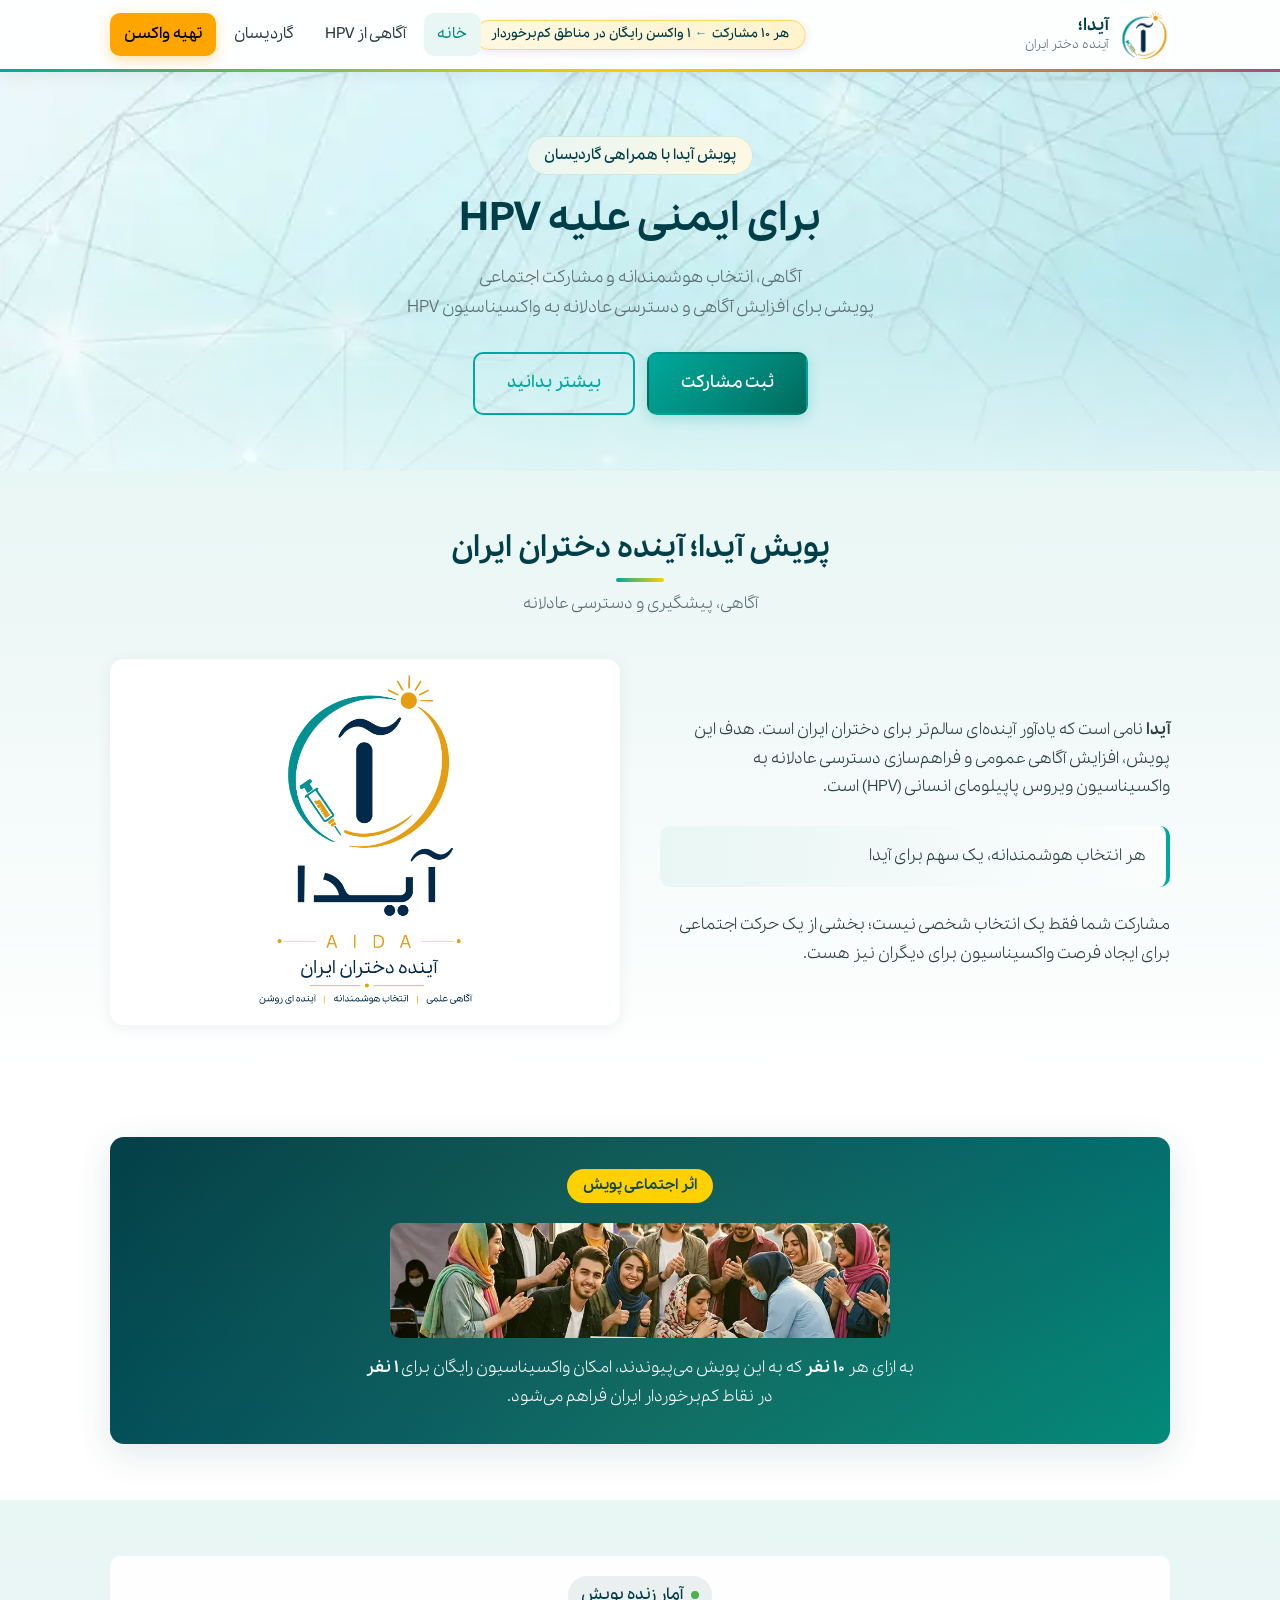
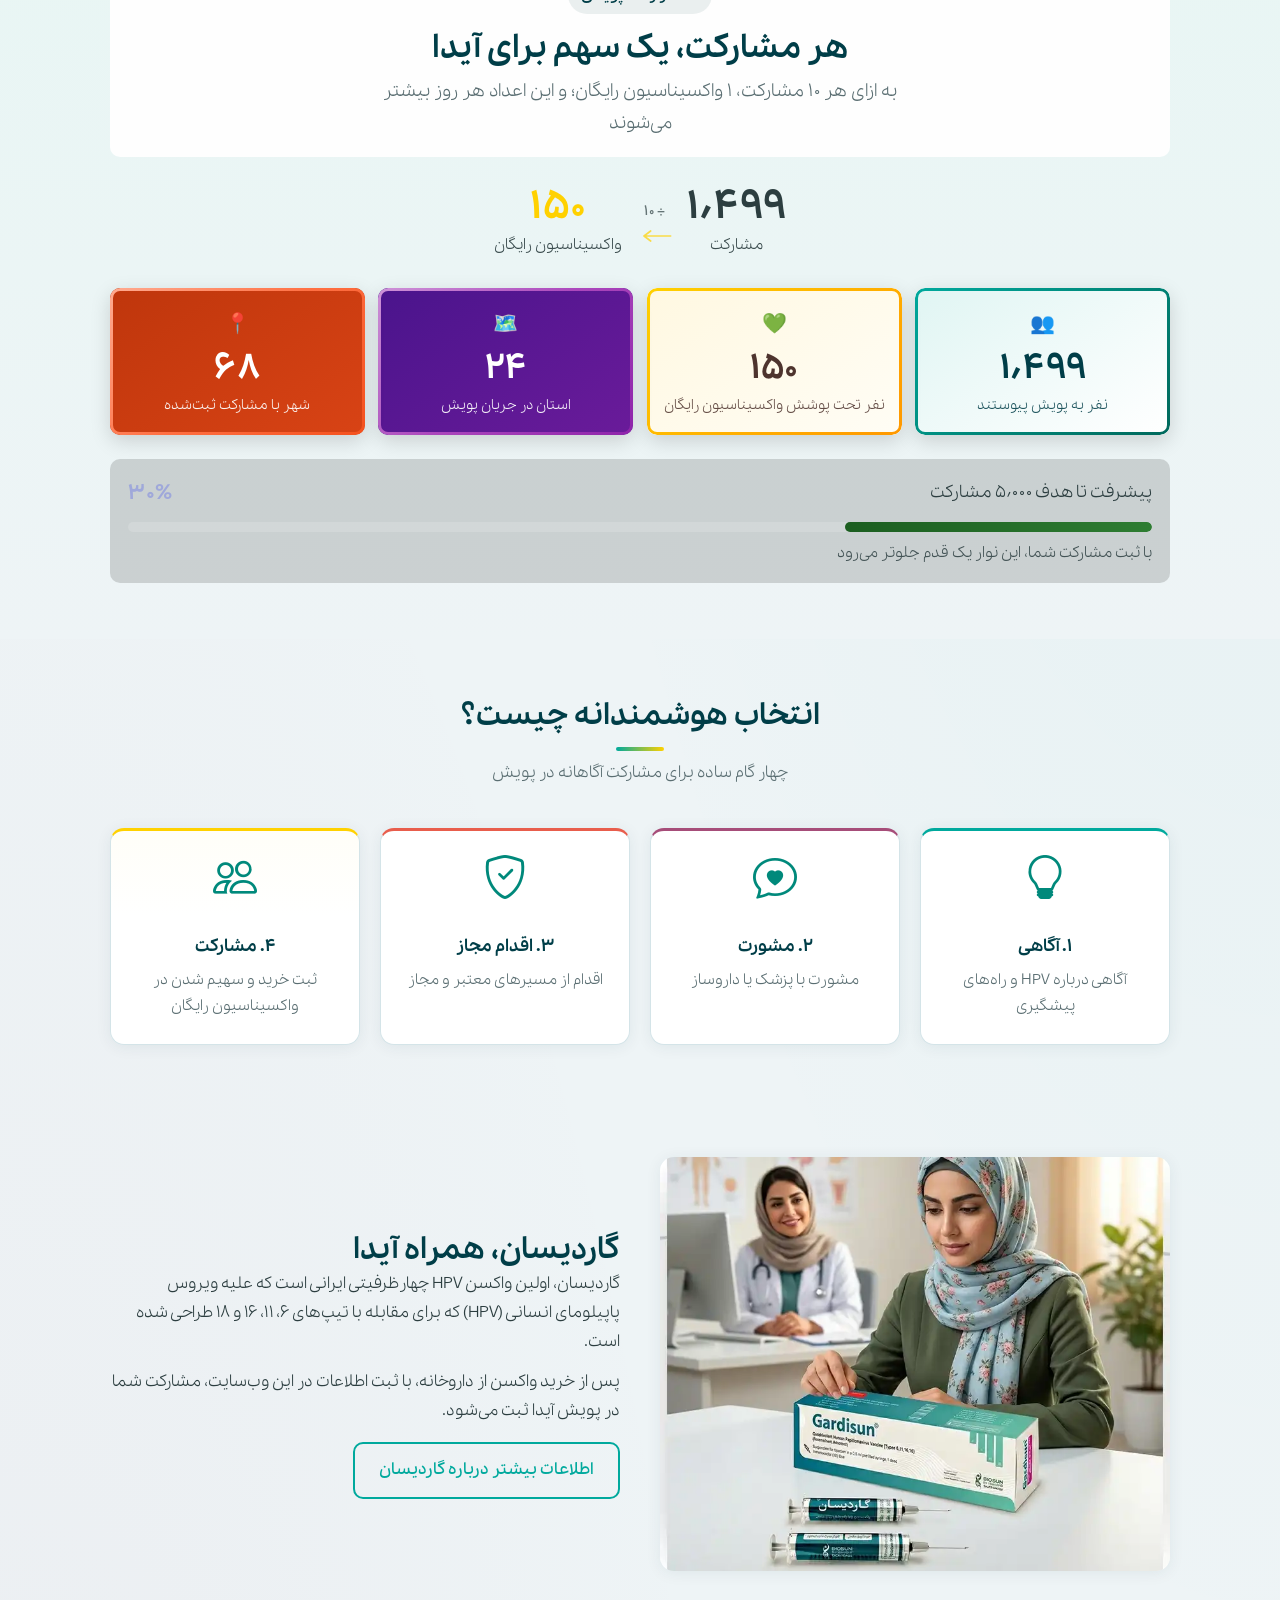
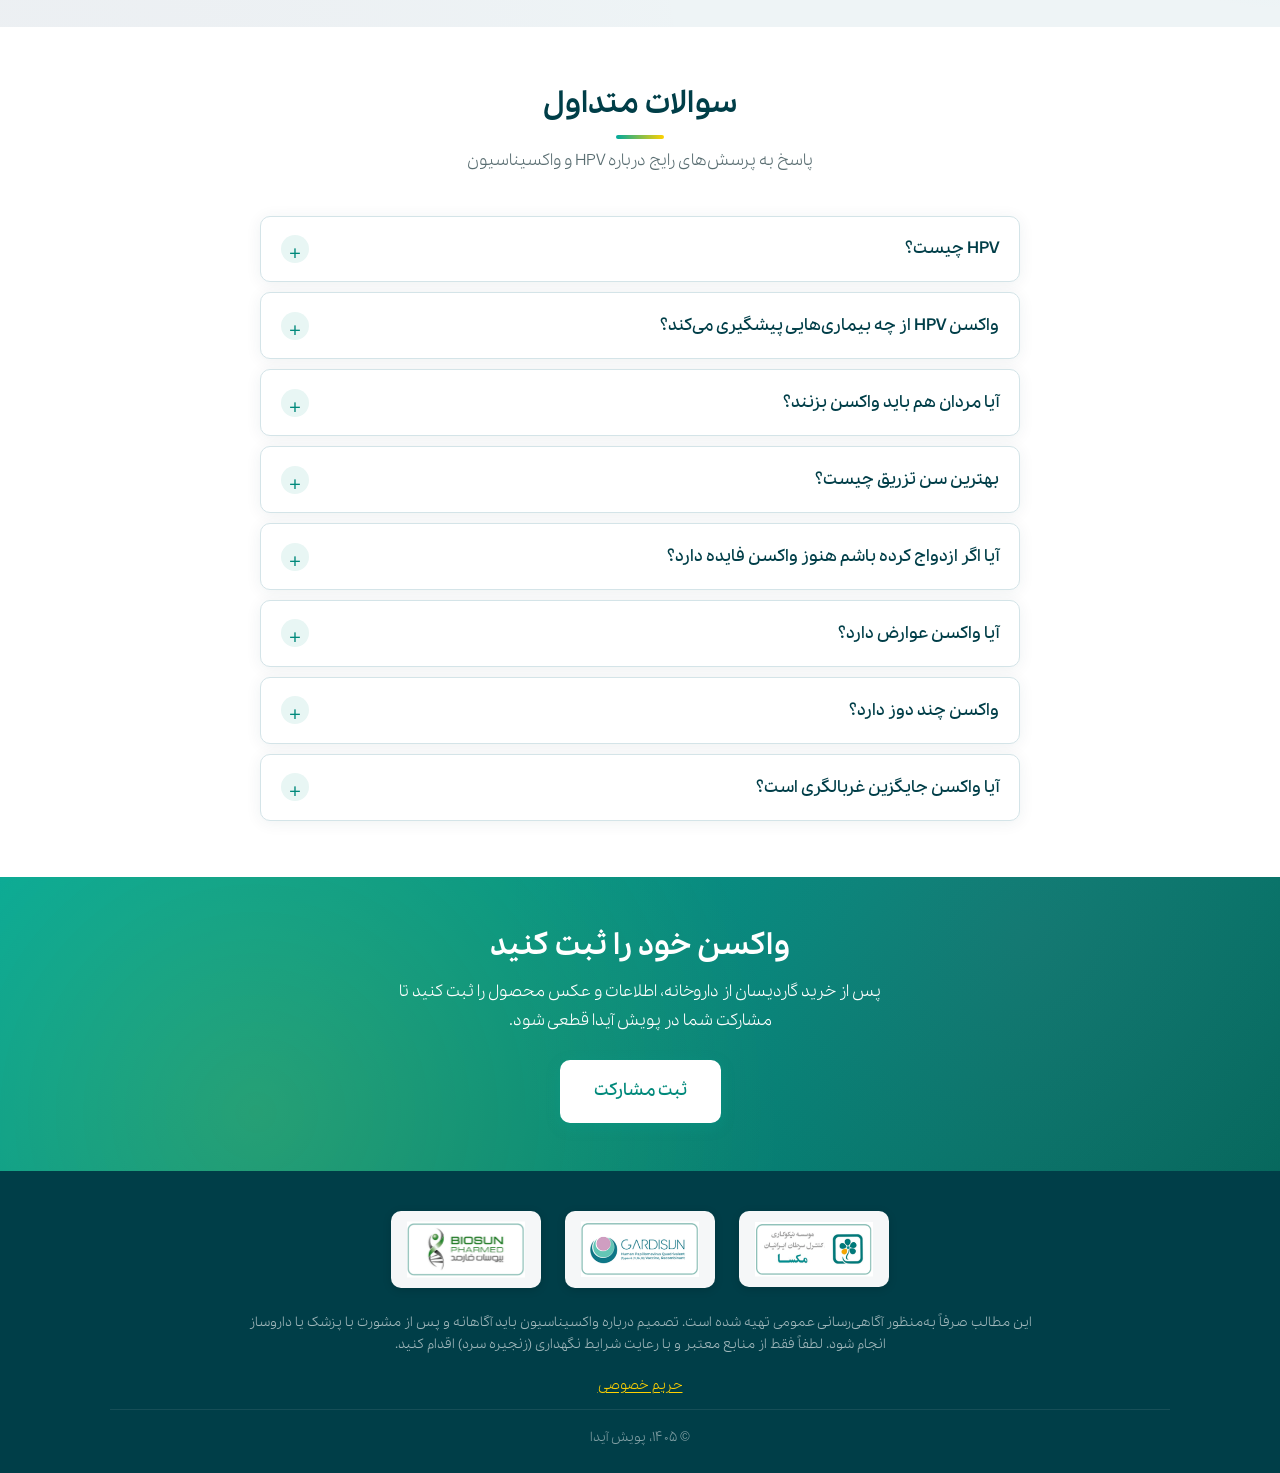
==== index.html @ af4edb85 "Restore header tagline and add centered 10:1 campaign badge. Also set goal progress percentage to in" ====
<!DOCTYPE html>
<html lang="fa" dir="rtl">
<head>
  <meta charset="UTF-8">
  <meta name="viewport" content="width=device-width, initial-scale=1.0">
  <title>پویش آیدا، آینده دختران ایران</title>
  <meta name="description" content="پویش آیدا با همراهی گاردیسان، برای ایجاد ایمنی علیه HPV. آگاهی، انتخاب هوشمندانه و مشارکت اجتماعی.">
  <link rel="canonical" href="https://www.iranaida.com/">
  <meta property="og:locale" content="fa_IR">
  <meta property="og:site_name" content="پویش آیدا">
  <meta property="og:type" content="website">
  <meta property="og:title" content="پویش آیدا، آینده دختران ایران">
  <meta property="og:description" content="هر انتخاب هوشمندانه، یک سهم برای آیدا. پویشی برای افزایش آگاهی و دسترسی عادلانه به واکسیناسیون HPV.">
  <meta property="og:url" content="https://www.iranaida.com/">
  <meta property="og:image" content="https://www.iranaida.com/assets/images/meta/og-image.jpg">
  <meta property="og:image:secure_url" content="https://www.iranaida.com/assets/images/meta/og-image.jpg">
  <meta property="og:image:type" content="image/jpeg">
  <meta property="og:image:width" content="1200">
  <meta property="og:image:height" content="630">
  <meta property="og:image:alt" content="پویش آیدا — آینده دختران ایران">
  <meta name="twitter:card" content="summary_large_image">
  <meta name="twitter:title" content="پویش آیدا، آینده دختران ایران">
  <meta name="twitter:description" content="هر انتخاب هوشمندانه، یک سهم برای آیدا. پویشی برای افزایش آگاهی و دسترسی عادلانه به واکسیناسیون HPV.">
  <meta name="twitter:image" content="https://www.iranaida.com/assets/images/meta/og-image.jpg">
  <meta name="twitter:image:alt" content="پویش آیدا — آینده دختران ایران">
  <!-- Google Tag Manager -->
  <script>(function(w,d,s,l,i){w[l]=w[l]||[];w[l].push({'gtm.start':
  new Date().getTime(),event:'gtm.js'});var f=d.getElementsByTagName(s)[0],
  j=d.createElement(s),dl=l!='dataLayer'?'&l='+l:'';j.async=true;j.src=
  'https://www.googletagmanager.com/gtm.js?id='+i+dl;f.parentNode.insertBefore(j,f);
  })(window,document,'script','dataLayer','GTM-N387J6GK');</script>
  <!-- End Google Tag Manager -->
  <link rel="icon" type="image/png" href="assets/images/meta/favicon.png">
  <link rel="apple-touch-icon" href="assets/images/meta/apple-touch-icon.png">
  <link rel="stylesheet" href="assets/css/fonts.css">
  <link rel="stylesheet" href="https://cdn.jsdelivr.net/npm/bootstrap-icons@1.11.3/font/bootstrap-icons.min.css">
  <link rel="stylesheet" href="assets/css/base.css">
  <link rel="stylesheet" href="assets/css/components.css">
  <link rel="stylesheet" href="assets/css/animations.css">
</head>
<body>
  <!-- Google Tag Manager (noscript) -->
  <noscript><iframe src="https://www.googletagmanager.com/ns.html?id=GTM-N387J6GK" height="0" width="0" style="display:none;visibility:hidden"></iframe></noscript>
  <!-- End Google Tag Manager (noscript) -->
  <div class="page-wrapper">
    <header class="header">
      <div class="container header__inner">
        <a href="index.html" class="header__logo">
          <img src="assets/images/logos/logo-aida-brochure.png" alt="پویش آیدا">
          <span class="header__brand">
            <span class="header__brand-bold">آیدا؛</span>
            <span class="header__brand-light">آینده دختر ایران</span>
          </span>
        </a>
        <p class="header__campaign" role="note">هر ۱۰ مشارکت <span class="header__campaign-arrow" aria-hidden="true">→</span> ۱ واکسن رایگان در مناطق کم‌برخوردار</p>
        <a href="https://daroodc.ir/lnd/gardisun#order" class="header__cta-mobile header__link header__link--order" target="_blank" rel="noopener noreferrer">تهیه واکسن</a>
        <button class="header__toggle" aria-label="منو" aria-expanded="false">
          <svg viewBox="0 0 24 24" fill="none" stroke="currentColor" stroke-width="2"><path d="M4 6h16M4 12h16M4 18h16"/></svg>
        </button>
        <nav class="header__nav">
          <a href="index.html" class="header__link header__link--active">خانه</a>
          <a href="hpv.html" class="header__link">آگاهی از HPV</a>
          <a href="gardisun.html" class="header__link">گاردیسان</a>
          <a href="https://daroodc.ir/lnd/gardisun#order" class="header__link header__link--order" target="_blank" rel="noopener noreferrer">تهیه واکسن</a>
        </nav>
      </div>
    </header>

    <main>
      <section class="hero">
        <picture>
          <source media="(max-width: 768px)" srcset="assets/images/hero/hero-bg-mobile.webp">
          <img class="hero__bg" src="assets/images/hero/hero-bg.webp" alt="">
        </picture>
        <div class="hero__overlay"></div>
        <div class="container hero__content">
          <span class="hero__badge">پویش آیدا با همراهی گاردیسان</span>
          <h1 class="hero__title">برای ایمنی علیه HPV</h1>
          <p class="hero__desc">آگاهی، انتخاب هوشمندانه و مشارکت اجتماعی<br>پویشی برای افزایش آگاهی و دسترسی عادلانه به واکسیناسیون HPV</p>
          <div class="hero__actions">
            <a href="register.html" class="btn btn--primary btn--lg">ثبت مشارکت</a>
            <a href="hpv.html" class="btn btn--outline btn--lg">بیشتر بدانید</a>
          </div>
        </div>
      </section>

      <section class="section section--mint">
        <div class="container">
          <h2 class="section__title">پویش آیدا؛ آینده دختران ایران</h2>
          <p class="section__subtitle">آگاهی، پیشگیری و دسترسی عادلانه</p>
          <div class="split">
            <div>
              <p><strong>آیدا</strong> نامی است که یادآور آینده‌ای سالم‌تر برای دختران ایران است. هدف این پویش، افزایش آگاهی عمومی و فراهم‌سازی دسترسی عادلانه به واکسیناسیون ویروس پاپیلومای انسانی (HPV) است.</p>
              <p class="notice">هر انتخاب هوشمندانه، یک سهم برای آیدا</p>
              <p>مشارکت شما فقط یک انتخاب شخصی نیست؛ بخشی از یک حرکت اجتماعی برای ایجاد فرصت واکسیناسیون برای دیگران نیز هست.</p>
            </div>
            <div class="split__image">
              <img src="assets/images/logos/logo-aida.png" alt="لوگو پویش آیدا">
            </div>
          </div>
        </div>
      </section>

      <section class="section section--alt">
        <div class="container">
          <div class="impact-box">
            <span class="impact-box__label">اثر اجتماعی پویش</span>
            <img src="assets/images/infographics/social-impact.webp" alt="به ازای هر ۱۰ نفر، ۱ واکسیناسیون رایگان">
            <p>به ازای هر <strong>۱۰ نفر</strong> که به این پویش می‌پیوندند، امکان واکسیناسیون رایگان برای <strong>۱ نفر</strong> در نقاط کم‌برخوردار ایران فراهم می‌شود.</p>
          </div>
        </div>
      </section>

      <section class="section section--stats">
        <div class="container">
          <div class="aida-stats reveal" data-variant="full"></div>
        </div>
      </section>

      <section class="section">
        <div class="container">
          <h2 class="section__title">انتخاب هوشمندانه چیست؟</h2>
          <p class="section__subtitle">چهار گام ساده برای مشارکت آگاهانه در پویش</p>
          <div class="card-grid card-grid--4">
            <div class="card card--step">
              <i class="bi bi-lightbulb step-icon" aria-hidden="true"></i>
              <h3>۱. آگاهی</h3>
              <p>آگاهی درباره HPV و راه‌های پیشگیری</p>
            </div>
            <div class="card card--step">
              <i class="bi bi-chat-heart step-icon" aria-hidden="true"></i>
              <h3>۲. مشورت</h3>
              <p>مشورت با پزشک یا داروساز</p>
            </div>
            <div class="card card--step">
              <i class="bi bi-shield-check step-icon" aria-hidden="true"></i>
              <h3>۳. اقدام مجاز</h3>
              <p>اقدام از مسیرهای معتبر و مجاز</p>
            </div>
            <div class="card card--step">
              <i class="bi bi-people step-icon" aria-hidden="true"></i>
              <h3>۴. مشارکت</h3>
              <p>ثبت خرید و سهیم شدن در واکسیناسیون رایگان</p>
            </div>
          </div>
        </div>
      </section>

      <section class="section">
        <div class="container">
          <div class="split">
            <div class="split__image">
              <img src="assets/images/product/gardisun-product.webp" alt="واکسن گاردیسان">
            </div>
            <div>
              <h2>گاردیسان، همراه آیدا</h2>
              <p>گاردیسان، اولین واکسن HPV چهارظرفیتی ایرانی است که علیه ویروس پاپیلومای انسانی (HPV) که برای مقابله با تیپ‌های ۶، ۱۱، ۱۶ و ۱۸ طراحی شده است.</p>
              <p>پس از خرید واکسن از داروخانه، با ثبت اطلاعات در این وب‌سایت، مشارکت شما در پویش آیدا ثبت می‌شود.</p>
              <a href="gardisun.html" class="btn btn--outline" style="margin-top:1rem">اطلاعات بیشتر درباره گاردیسان</a>
            </div>
          </div>
        </div>
      </section>

      <section class="section section--faq">
        <div class="container">
          <h2 class="section__title">سوالات متداول</h2>
          <p class="section__subtitle">پاسخ به پرسش‌های رایج درباره HPV و واکسیناسیون</p>
          <div class="faq">
            <details class="faq__item">
              <summary class="faq__question">HPV چیست؟</summary>
              <div class="faq__answer">
                <p>ویروس HPV یکی از شایع‌ترین عفونت‌های ویروسی منتقل‌شونده است که برخی از انواع آن با سرطان دهانه رحم و چند سرطان دیگر مرتبط هستند.</p>
              </div>
            </details>
            <details class="faq__item">
              <summary class="faq__question">واکسن HPV از چه بیماری‌هایی پیشگیری می‌کند؟</summary>
              <div class="faq__answer">
                <p>واکسن HPV برای پیشگیری از ابتلا به برخی تیپ‌های پرخطر HPV طراحی شده است که با سرطان دهانه رحم و برخی سرطان‌ها و زگیل تناسلی مرتبط هستند.</p>
              </div>
            </details>
            <details class="faq__item">
              <summary class="faq__question">آیا مردان هم باید واکسن بزنند؟</summary>
              <div class="faq__answer">
                <p>بله. HPV فقط زنان را درگیر نمی‌کند و واکسیناسیون در مردان نیز در بسیاری از نقاط جهان الزامی می‌باشد.</p>
              </div>
            </details>
            <details class="faq__item">
              <summary class="faq__question">بهترین سن تزریق چیست؟</summary>
              <div class="faq__answer">
                <p>اثربخشی واکسن معمولاً پیش از مواجهه با ویروس و در سنین توصیه‌شده توسط دستورالعمل‌های علمی حاصل می‌شود.</p>
              </div>
            </details>
            <details class="faq__item">
              <summary class="faq__question">آیا اگر ازدواج کرده باشم هنوز واکسن فایده دارد؟</summary>
              <div class="faq__answer">
                <p>در بسیاری از موارد ممکن است همچنان مزایایی داشته باشد، اما تصمیم نهایی باید با نظر پزشک انجام شود.</p>
              </div>
            </details>
            <details class="faq__item">
              <summary class="faq__question">آیا واکسن عوارض دارد؟</summary>
              <div class="faq__answer">
                <p>مانند هر واکسن دیگری ممکن است عوارض خفیفی مانند درد محل تزریق یا تب خفیف ایجاد شود.</p>
              </div>
            </details>
            <details class="faq__item">
              <summary class="faq__question">واکسن چند دوز دارد؟</summary>
              <div class="faq__answer">
                <p>تعداد دوزها بر اساس سن و شرایط فرد متفاوت است. دوز پیشنهاد شده این است: ۹ تا ۱۴ سال — پیش از شروع فعالیت جنسی ۲ دوز؛ امکان تزریق تا ۳۵ سالگی با اثربخشی بالا ۳ دوز؛ تا ۴۵ سال با مشورت پزشک. فاصله زمانی در ماه‌های صفر، ۲ و ۶.</p>
              </div>
            </details>
            <details class="faq__item">
              <summary class="faq__question">آیا واکسن جایگزین غربالگری است؟</summary>
              <div class="faq__answer">
                <p>خیر. واکسیناسیون و غربالگری هر دو اهمیت دارند.</p>
              </div>
            </details>
          </div>
        </div>
      </section>

      <section class="cta-band">
        <div class="container">
          <h2>واکسن خود را ثبت کنید</h2>
          <p>پس از خرید گاردیسان از داروخانه، اطلاعات و عکس محصول را ثبت کنید تا مشارکت شما در پویش آیدا قطعی شود.</p>
          <a href="register.html" class="btn btn--primary btn--lg">ثبت مشارکت</a>
        </div>
      </section>
    </main>

    <footer class="footer">
      <div class="container">
        <div class="footer__logos">
          <a href="https://macsa.ir/fa/" target="_blank" rel="noopener noreferrer"><img src="assets/images/logos/logo-macsa.png" alt="MACSA"></a>
          <a href="http://gardisun.ir/" target="_blank" rel="noopener noreferrer"><img src="assets/images/logos/logo-gardisun.png" alt="گاردیسان"></a>
          <a href="https://biosunpharmed.com/" target="_blank" rel="noopener noreferrer"><img src="assets/images/logos/logo-biosun.png" alt="بیوسان فارمد"></a>
        </div>
        <p class="footer__disclaimer">این مطالب صرفاً به‌منظور آگاهی‌رسانی عمومی تهیه شده است. تصمیم درباره واکسیناسیون باید آگاهانه و پس از مشورت با پزشک یا داروساز انجام شود. لطفاً فقط از منابع معتبر و با رعایت شرایط نگهداری (زنجیره سرد) اقدام کنید.</p>
        <p class="footer__legal"><a href="privacy.html">حریم خصوصی</a></p>
        <p class="footer__copy">© ۱۴۰۵، پویش آیدا</p>
      </div>
    </footer>

    <nav class="bottom-nav" aria-label="منوی اصلی">
      <a href="index.html" class="bottom-nav__item">
        <svg viewBox="0 0 24 24"><path d="M3 10.5L12 3l9 7.5V20a1 1 0 01-1 1h-5v-6H9v6H4a1 1 0 01-1-1v-9.5z"/></svg>
        <span>خانه</span>
      </a>
      <a href="hpv.html" class="bottom-nav__item">
        <svg viewBox="0 0 24 24"><circle cx="12" cy="12" r="9"/><path d="M12 8v4M12 16h.01"/></svg>
        <span>HPV</span>
      </a>
      <a href="gardisun.html" class="bottom-nav__item">
        <svg viewBox="0 0 24 24"><path d="M12 2L2 7l10 5 10-5-10-5z"/><path d="M2 17l10 5 10-5M2 12l10 5 10-5"/></svg>
        <span>گاردیسان</span>
      </a>
      <a href="register.html" class="bottom-nav__item bottom-nav__item--cta">
        <svg viewBox="0 0 24 24"><path d="M12 5v14M5 12h14"/></svg>
        <span>ثبت</span>
      </a>
    </nav>
  </div>
  <script src="assets/js/utm.js"></script>
  <script src="assets/js/analytics.js"></script>
  <script src="assets/js/stats.js"></script>
  <script src="assets/js/main.js"></script>
</body>
</html>
---- assets/css/fonts.css ----
@font-face {
  font-family: 'Pelak';
  src: url('../fonts/pelak/Pelak-Regular.woff2') format('woff2'),
       url('../fonts/pelak/Pelak-Regular.woff') format('woff');
  font-weight: 400;
  font-style: normal;
  font-display: swap;
}

@font-face {
  font-family: 'Pelak';
  src: url('../fonts/pelak/Pelak-Medium.woff2') format('woff2'),
       url('../fonts/pelak/Pelak-Medium.woff') format('woff');
  font-weight: 500;
  font-style: normal;
  font-display: swap;
}

@font-face {
  font-family: 'Pelak';
  src: url('../fonts/pelak/Pelak-SemiBold.woff2') format('woff2'),
       url('../fonts/pelak/Pelak-SemiBold.woff') format('woff');
  font-weight: 600;
  font-style: normal;
  font-display: swap;
}

@font-face {
  font-family: 'Pelak';
  src: url('../fonts/pelak/Pelak-Bold.woff2') format('woff2'),
       url('../fonts/pelak/Pelak-Bold.woff') format('woff');
  font-weight: 700;
  font-style: normal;
  font-display: swap;
}
---- assets/css/base.css ----
:root {
  /* پالت الهام‌گرفته از بروشور */
  --color-primary: #00a99d;
  --color-primary-dark: #00897b;
  --color-primary-darker: #003e48;
  --color-accent: #ffd100;
  --color-accent-soft: #fff8e1;
  --color-purple: #a64d79;
  --color-coral: #e85d4c;
  --color-sky: #dceef5;
  --color-mint: #e8f6f4;
  --color-lavender: #f3eef5;

  --color-bg: #eef4f6;
  --color-surface: #ffffff;
  --color-text: #2c3e40;
  --color-text-muted: #5a6e72;
  --color-border: #d4e4e8;
  --color-success: #2e7d32;
  --color-error: #c62828;

  --gradient-brand: linear-gradient(135deg, #00a99d 0%, #00897b 55%, #00695c 100%);
  --gradient-hero: linear-gradient(
    160deg,
    rgba(255, 255, 255, 0.15) 0%,
    rgba(232, 246, 244, 0.25) 45%,
    rgba(220, 238, 245, 0.4) 100%
  );
  --gradient-hero-strong: linear-gradient(
    to top,
    rgba(255, 255, 255, 0.55) 0%,
    rgba(255, 255, 255, 0) 45%
  );
  --gradient-warm: linear-gradient(135deg, #fff8e1 0%, #e8f6f4 100%);

  --radius: 14px;
  --radius-sm: 10px;
  --shadow: 0 2px 16px rgba(0, 62, 72, 0.07);
  --shadow-lg: 0 10px 36px rgba(0, 62, 72, 0.12);
  --shadow-colored: 0 8px 24px rgba(0, 169, 157, 0.18);

  --max-width: 1100px;
  --header-height: 72px;
  --bottom-nav-height: 64px;

  --ease-out: cubic-bezier(0.22, 1, 0.36, 1);
  --duration-fast: 0.28s;
  --duration-normal: 0.45s;
}

*,
*::before,
*::after {
  box-sizing: border-box;
  margin: 0;
  padding: 0;
}

html {
  scroll-behavior: smooth;
  -webkit-text-size-adjust: 100%;
}

body {
  font-family: 'Pelak', Tahoma, sans-serif;
  font-weight: 400;
  font-size: 16px;
  line-height: 1.8;
  color: var(--color-text);
  background: var(--color-bg);
  background-image:
    radial-gradient(ellipse at 100% 0%, rgba(0, 169, 157, 0.07) 0%, transparent 50%),
    radial-gradient(ellipse at 0% 100%, rgba(166, 77, 121, 0.05) 0%, transparent 45%);
  direction: rtl;
  min-height: 100vh;
}

img {
  max-width: 100%;
  height: auto;
  display: block;
}

a {
  color: var(--color-primary-dark);
  text-decoration: none;
  transition: color var(--duration-fast) var(--ease-out);
}

a:hover {
  color: var(--color-primary);
}

h1, h2, h3, h4 {
  font-weight: 700;
  line-height: 1.4;
  color: var(--color-primary-darker);
}

h1 { font-size: clamp(1.75rem, 4vw, 2.5rem); }
h2 { font-size: clamp(1.35rem, 3vw, 1.85rem); }
h3 { font-size: clamp(1.1rem, 2.5vw, 1.35rem); }

p + p {
  margin-top: 0.75rem;
}

ul, ol {
  padding-right: 1.25rem;
}

.container {
  width: 100%;
  max-width: var(--max-width);
  margin: 0 auto;
  padding: 0 1.25rem;
}

.section {
  padding: 3.5rem 0;
  position: relative;
}

.section--alt {
  background: var(--color-surface);
}

.section--mint {
  background: linear-gradient(180deg, var(--color-mint) 0%, var(--color-surface) 100%);
}

.section--sky {
  background: linear-gradient(180deg, var(--color-sky) 0%, var(--color-surface) 100%);
}

.section__title {
  text-align: center;
  margin-bottom: 0.5rem;
  position: relative;
}

.section__title::after {
  content: '';
  display: block;
  width: 48px;
  height: 4px;
  background: linear-gradient(90deg, var(--color-primary), var(--color-accent));
  border-radius: 2px;
  margin: 0.65rem auto 0;
}

.section__subtitle {
  text-align: center;
  color: var(--color-text-muted);
  margin-bottom: 2.5rem;
  max-width: 640px;
  margin-left: auto;
  margin-right: auto;
}

.sr-only {
  position: absolute;
  width: 1px;
  height: 1px;
  padding: 0;
  margin: -1px;
  overflow: hidden;
  clip: rect(0, 0, 0, 0);
  white-space: nowrap;
  border: 0;
}

@media (max-width: 768px) {
  .page-wrapper {
    padding-bottom: calc(var(--bottom-nav-height) + env(safe-area-inset-bottom, 0px));
  }

  .footer {
    padding-bottom: calc(1.5rem + var(--bottom-nav-height) + env(safe-area-inset-bottom, 0px));
  }
}

@media (prefers-reduced-motion: reduce) {
  html {
    scroll-behavior: auto;
  }
}
---- assets/css/components.css ----
/* Header */
.header {
  position: sticky;
  top: 0;
  z-index: 100;
  background: rgba(255, 255, 255, 0.92);
  backdrop-filter: blur(10px);
  -webkit-backdrop-filter: blur(10px);
  box-shadow: var(--shadow);
  height: var(--header-height);
  border-bottom: 3px solid transparent;
  border-image: linear-gradient(90deg, var(--color-primary), var(--color-accent), var(--color-purple)) 1;
}

.header__inner {
  display: flex;
  align-items: center;
  justify-content: space-between;
  height: 100%;
  gap: 1rem;
  position: relative;
}

.header__logo {
  display: flex;
  align-items: center;
  gap: 0.65rem;
  text-decoration: none;
  color: inherit;
  flex-shrink: 1;
  min-width: 0;
}

.header__logo img {
  height: 48px;
  width: auto;
  flex-shrink: 0;
}

.header__brand {
  display: flex;
  flex-direction: column;
  line-height: 1.35;
  min-width: 0;
}

.header__brand-bold {
  font-weight: 700;
  font-size: 1.05rem;
  color: var(--color-primary-darker);
}

.header__brand-light {
  font-weight: 400;
  font-size: 0.78rem;
  color: var(--color-text-muted);
}

.header__campaign {
  position: absolute;
  left: 50%;
  top: 50%;
  transform: translate(-50%, -50%);
  margin: 0;
  padding: 0.35rem 0.95rem;
  border-radius: 999px;
  background: linear-gradient(135deg, #fff8e1 0%, #fff3cd 100%);
  border: 1px solid rgba(255, 193, 7, 0.55);
  color: var(--color-primary-darker);
  font-size: 0.78rem;
  font-weight: 600;
  line-height: 1.35;
  text-align: center;
  max-width: min(46vw, 24rem);
  box-shadow: 0 2px 10px rgba(0, 62, 72, 0.1);
  z-index: 2;
  pointer-events: none;
}

.header__campaign-arrow {
  display: inline-block;
  color: var(--color-primary-dark);
  font-weight: 700;
  margin: 0 0.12rem;
  transform: scaleX(-1);
}

.header__logo,
.header__cta-mobile,
.header__toggle,
.header__nav {
  position: relative;
  z-index: 3;
}

.header__nav {
  display: flex;
  align-items: center;
  gap: 0.25rem;
}

.header__link {
  padding: 0.5rem 0.85rem;
  color: var(--color-text);
  font-weight: 500;
  border-radius: var(--radius-sm);
  font-size: 0.95rem;
}

.header__link:hover,
.header__link--active {
  color: var(--color-primary-dark);
  background: var(--color-mint);
}

.header__link--cta {
  background: var(--gradient-brand);
  color: #fff !important;
  font-weight: 600;
  box-shadow: 0 4px 14px rgba(0, 169, 157, 0.3);
}

.header__link--cta:hover {
  background: linear-gradient(135deg, #00897b 0%, #00695c 100%);
  color: #fff !important;
}

.header__link--order {
  background: #FFA500 !important;
  color: #000 !important;
  font-weight: 600;
  box-shadow: 0 4px 14px rgba(255, 165, 0, 0.35);
}

.header__link--order:hover {
  background: #e69500 !important;
  color: #000 !important;
}

.header__toggle {
  display: none;
  background: none;
  border: none;
  cursor: pointer;
  padding: 0.5rem;
  color: var(--color-primary-darker);
}

.header__toggle svg {
  width: 28px;
  height: 28px;
}

.header__cta-mobile {
  display: none;
}

@media (max-width: 768px) {
  .header__toggle,
  .header__nav {
    display: none;
  }

  .header__inner {
    justify-content: flex-start;
    gap: 0.5rem;
  }

  .header__cta-mobile {
    display: inline-flex;
    align-items: center;
    justify-content: center;
    margin-inline-start: auto;
    padding: 0.5rem 0.9rem;
    font-size: 0.8rem;
    white-space: nowrap;
    flex-shrink: 0;
  }

  .header__logo img {
    height: 40px;
  }

  .header__brand-bold {
    font-size: 0.92rem;
  }

  .header__brand-light {
    font-size: 0.68rem;
  }

  .header__campaign {
    font-size: 0.62rem;
    padding: 0.28rem 0.55rem;
    max-width: 42vw;
    line-height: 1.25;
  }
}

/* Hero */
.hero {
  position: relative;
  background: var(--color-surface);
  overflow: hidden;
}

.hero__bg {
  position: absolute;
  inset: 0;
  object-fit: cover;
  width: 100%;
  height: 100%;
  opacity: 1;
}

.hero__overlay {
  position: absolute;
  inset: 0;
  background:
    var(--gradient-hero-strong),
    var(--gradient-hero);
  pointer-events: none;
}

.hero__content {
  position: relative;
  padding: 4rem 0 3.5rem;
  text-align: center;
}

.hero__badge {
  display: inline-block;
  background: linear-gradient(135deg, var(--color-mint) 0%, var(--color-accent-soft) 100%);
  color: var(--color-primary-darker);
  padding: 0.35rem 1rem;
  border-radius: 999px;
  font-size: 0.9rem;
  font-weight: 600;
  margin-bottom: 1rem;
  border: 1px solid rgba(0, 169, 157, 0.15);
}

.hero__title {
  max-width: 720px;
  margin: 0 auto 1rem;
}

.hero__desc {
  color: var(--color-text-muted);
  max-width: 600px;
  margin: 0 auto 1.75rem;
  font-size: 1.05rem;
}

.hero__actions {
  display: flex;
  gap: 0.75rem;
  justify-content: center;
  flex-wrap: wrap;
}

/* Buttons */
.btn {
  display: inline-flex;
  align-items: center;
  justify-content: center;
  gap: 0.5rem;
  padding: 0.75rem 1.5rem;
  border-radius: var(--radius-sm);
  font-family: inherit;
  font-size: 1rem;
  font-weight: 600;
  cursor: pointer;
  border: 2px solid transparent;
  transition: background 0.2s, color 0.2s, border-color 0.2s;
  text-decoration: none;
}

.btn--primary {
  background: var(--gradient-brand);
  color: #fff;
  box-shadow: 0 4px 14px rgba(0, 169, 157, 0.25);
}

.btn--primary:hover {
  background: linear-gradient(135deg, #00897b 0%, #00695c 100%);
  color: #fff;
}

.btn--outline {
  background: transparent;
  color: var(--color-primary);
  border-color: var(--color-primary);
}

.btn--outline:hover {
  background: var(--color-primary);
  color: #fff;
}

.btn--lg {
  padding: 0.9rem 2rem;
  font-size: 1.05rem;
}

.btn:disabled {
  opacity: 0.6;
  cursor: not-allowed;
}

/* Cards */
.card {
  background: var(--color-surface);
  border-radius: var(--radius);
  padding: 1.5rem;
  box-shadow: var(--shadow);
  border: 1px solid var(--color-border);
  border-top: 3px solid var(--color-primary);
}

.card-grid {
  display: grid;
  gap: 1.25rem;
}

.card-grid--2 { grid-template-columns: repeat(2, 1fr); }
.card-grid--3 { grid-template-columns: repeat(3, 1fr); }
.card-grid--4 { grid-template-columns: repeat(4, 1fr); }

@media (max-width: 900px) {
  .card-grid--3,
  .card-grid--4 { grid-template-columns: repeat(2, 1fr); }
}

@media (max-width: 600px) {
  .card-grid--2,
  .card-grid--3,
  .card-grid--4 { grid-template-columns: 1fr; }
}

.card--step {
  text-align: center;
}

.card--step img,
.card--step svg,
.card--step .step-icon {
  width: 64px;
  height: 64px;
  margin: 0 auto 1rem;
  display: block;
}

.card--step .step-icon {
  font-size: 2.75rem;
  line-height: 1;
  color: var(--color-primary-dark);
}

.card--step h3 {
  margin-bottom: 0.5rem;
  font-size: 1.05rem;
}

.card--step p {
  color: var(--color-text-muted);
  font-size: 0.92rem;
}

.card-grid--4 .card:nth-child(1) { border-top-color: var(--color-primary); }
.card-grid--4 .card:nth-child(2) { border-top-color: var(--color-purple); }
.card-grid--4 .card:nth-child(3) { border-top-color: var(--color-coral); }
.card-grid--4 .card:nth-child(4) { border-top-color: var(--color-accent); background: linear-gradient(180deg, #fffef8 0%, #fff 40%); }

.card-grid--3 .card:nth-child(1) { border-top-color: var(--color-primary); }
.card-grid--3 .card:nth-child(2) { border-top-color: var(--color-purple); }
.card-grid--3 .card:nth-child(3) { border-top-color: var(--color-coral); }

/* Impact box */
.impact-box {
  background: linear-gradient(145deg, var(--color-primary-darker) 0%, #005a66 50%, var(--color-primary-dark) 100%);
  color: #fff;
  border-radius: var(--radius);
  padding: 2rem;
  text-align: center;
  box-shadow: var(--shadow-lg);
  position: relative;
  overflow: hidden;
  display: flex;
  flex-direction: column;
  align-items: center;
}

.impact-box::before {
  content: '';
  position: absolute;
  top: -50%;
  left: -50%;
  width: 200%;
  height: 200%;
  background: radial-gradient(circle, rgba(255, 209, 0, 0.08) 0%, transparent 60%);
  pointer-events: none;
}

.impact-box__label {
  display: inline-block;
  background: var(--color-accent);
  color: var(--color-primary-darker);
  padding: 0.25rem 1rem;
  border-radius: 999px;
  font-weight: 700;
  font-size: 0.9rem;
  margin-bottom: 1.25rem;
}

.impact-box img {
  display: block;
  width: 100%;
  max-width: 500px;
  margin-inline: auto;
  margin-bottom: 1rem;
  border-radius: var(--radius-sm);
}

.impact-box p {
  max-width: 560px;
  margin: 0 auto;
  opacity: 0.95;
}

/* Split layout */
.split {
  display: grid;
  grid-template-columns: 1fr 1fr;
  gap: 2.5rem;
  align-items: center;
}

@media (max-width: 768px) {
  .split { grid-template-columns: 1fr; }
}

.split__image {
  border-radius: var(--radius);
  overflow: hidden;
  box-shadow: var(--shadow);
}

/* Alert / notice boxes */
.notice {
  border-right: 4px solid var(--color-primary);
  background: linear-gradient(90deg, var(--color-mint) 0%, rgba(255,255,255,0.6) 100%);
  padding: 1rem 1.25rem;
  border-radius: var(--radius-sm);
  margin: 1.5rem 0;
}

.notice--dark {
  background: var(--color-primary-darker);
  color: #fff;
  border-right-color: var(--color-accent);
}

.notice--warning {
  border-right-color: var(--color-accent);
  background: rgba(255, 209, 0, 0.12);
}

/* Form */
.form-page {
  max-width: 640px;
  margin: 0 auto;
}

.form-group {
  margin-bottom: 1.25rem;
}

.form-group label {
  display: block;
  font-weight: 600;
  margin-bottom: 0.4rem;
  font-size: 0.95rem;
}

.form-group label .required {
  color: var(--color-error);
}

.form-group input,
.form-group select,
.form-group textarea {
  width: 100%;
  padding: 0.7rem 0.9rem;
  border: 1px solid var(--color-border);
  border-radius: var(--radius-sm);
  font-family: inherit;
  font-size: 1rem;
  background: var(--color-surface);
  transition: border-color 0.2s;
}

.form-group input:focus,
.form-group select:focus,
.form-group textarea:focus {
  outline: none;
  border-color: var(--color-primary);
  box-shadow: 0 0 0 3px rgba(0, 150, 136, 0.15);
}

.form-group input[type="file"] {
  padding: 0.5rem;
}

.form-group .hint {
  font-size: 0.85rem;
  color: var(--color-text-muted);
  margin-top: 0.35rem;
}

.form-group .error-msg {
  font-size: 0.85rem;
  color: var(--color-error);
  margin-top: 0.35rem;
  display: none;
}

.form-group.is-invalid input,
.form-group.is-invalid select {
  border-color: var(--color-error);
}

.form-group.is-invalid .error-msg {
  display: block;
}

.form-row {
  display: grid;
  grid-template-columns: 1fr 1fr;
  gap: 1rem;
}

@media (max-width: 500px) {
  .form-row { grid-template-columns: 1fr; }
}

.form-checkbox {
  display: flex;
  align-items: flex-start;
  gap: 0.6rem;
  cursor: pointer;
}

.form-checkbox input {
  width: 20px;
  height: 20px;
  margin-top: 0.2rem;
  flex-shrink: 0;
  accent-color: var(--color-primary);
}

.form-alert {
  padding: 1rem;
  border-radius: var(--radius-sm);
  margin-bottom: 1.25rem;
  display: none;
}

.form-alert.is-visible { display: block; }
.form-alert--error { background: #ffebee; color: var(--color-error); }
.form-alert--success { background: #e8f5e9; color: var(--color-success); }

.photo-guide {
  display: flex;
  gap: 1rem;
  align-items: center;
  background: linear-gradient(135deg, var(--color-mint) 0%, var(--color-sky) 100%);
  padding: 1rem;
  border-radius: var(--radius-sm);
  margin-bottom: 1.5rem;
  border: 1px solid var(--color-border);
}

.photo-guide img {
  width: 160px;
  border-radius: var(--radius-sm);
  flex-shrink: 0;
  box-shadow: var(--shadow);
}

.honeypot {
  position: absolute;
  left: -9999px;
  opacity: 0;
  height: 0;
  overflow: hidden;
}

/* Thank you */
.thankyou {
  text-align: center;
  padding: 3rem 0;
  max-width: 520px;
  margin: 0 auto;
}

.thankyou__icon {
  width: 72px;
  height: 72px;
  background: linear-gradient(135deg, var(--color-mint) 0%, #e8f5e9 100%);
  border-radius: 50%;
  display: flex;
  align-items: center;
  justify-content: center;
  margin: 0 auto 1.5rem;
  color: var(--color-success);
  font-size: 2rem;
  border: 3px solid var(--color-primary);
  box-shadow: var(--shadow-colored);
}

.thankyou__code {
  font-family: 'Courier New', monospace;
  font-size: 1.75rem;
  font-weight: 700;
  color: var(--color-primary-dark);
  background: var(--color-bg);
  padding: 1rem 1.5rem;
  border-radius: var(--radius-sm);
  margin: 1.5rem 0;
  letter-spacing: 2px;
  direction: ltr;
}

/* Footer */
.footer {
  background: var(--color-primary-darker);
  color: rgba(255, 255, 255, 0.85);
  padding: 2.5rem 0 1.5rem;
  margin-top: auto;
}

.footer a {
  color: rgba(255, 255, 255, 0.9);
}

.footer__logos {
  display: flex;
  align-items: center;
  justify-content: center;
  gap: 1.5rem;
  flex-wrap: wrap;
  margin-bottom: 1.5rem;
}

.footer__logos a {
  display: block;
  line-height: 0;
  transition: transform var(--duration-fast) var(--ease-out), opacity var(--duration-fast);
}

.footer__logos a:hover {
  transform: translateY(-3px);
  opacity: 0.92;
}

.footer__logos img {
  width: 150px;
  height: auto;
  max-height: 80px;
  object-fit: contain;
  filter: none;
  opacity: 1;
  background: rgba(255, 255, 255, 0.96);
  padding: 0.65rem 1rem;
  border-radius: var(--radius-sm);
  box-shadow: 0 2px 8px rgba(0, 0, 0, 0.15);
}

.footer__disclaimer {
  font-size: 0.82rem;
  line-height: 1.7;
  max-width: 800px;
  margin: 0 auto 1rem;
  text-align: center;
  opacity: 0.75;
}

.footer__copy {
  text-align: center;
  font-size: 0.8rem;
  opacity: 0.6;
  padding-top: 1rem;
  border-top: 1px solid rgba(255, 255, 255, 0.15);
}

.footer__legal {
  text-align: center;
  font-size: 0.85rem;
  margin-bottom: 0.75rem;
}

.footer__legal a {
  color: var(--color-accent);
  text-decoration: underline;
  text-underline-offset: 3px;
}

.footer__legal a:hover {
  color: #fff;
}

/* Chart bars */
.bar-chart-wrap {
  max-width: 560px;
  margin: 0.5rem auto 0;
  padding: 1.75rem 1.5rem 1.25rem;
  background: var(--color-surface);
  border-radius: var(--radius);
  border: 1px solid var(--color-border);
  box-shadow: var(--shadow);
}

.bar-chart {
  display: flex;
  align-items: flex-end;
  justify-content: center;
  gap: clamp(1rem, 4vw, 2rem);
  height: 220px;
  padding-top: 0;
}

.bar-chart__item {
  display: grid;
  grid-template-rows: auto 1fr auto;
  align-items: end;
  justify-items: center;
  height: 100%;
  flex: 1;
  max-width: 72px;
  min-width: 0;
}

.bar-chart__value {
  font-size: 0.95rem;
  font-weight: 700;
  color: var(--color-primary-dark);
  margin-bottom: 0.5rem;
  grid-row: 1;
  white-space: nowrap;
}

.bar-chart__bar {
  grid-row: 2;
  align-self: end;
  width: 100%;
  max-width: 52px;
  height: 100%;
  max-height: 150px;
  background: linear-gradient(180deg, var(--color-primary) 0%, var(--color-primary-dark) 100%);
  border-radius: 8px 8px 0 0;
  min-height: 24px;
}

.bar-chart__label {
  font-size: 0.82rem;
  font-weight: 600;
  color: var(--color-text-muted);
  margin-top: 0.65rem;
  grid-row: 3;
}

/* Timeline */
.timeline {
  display: flex;
  justify-content: center;
  align-items: center;
  gap: 0;
  padding: 1.5rem 0;
  flex-wrap: wrap;
}

.timeline__step {
  text-align: center;
  position: relative;
}

.timeline__circle {
  width: 48px;
  height: 48px;
  border-radius: 50%;
  background: var(--gradient-brand);
  color: #fff;
  display: flex;
  align-items: center;
  justify-content: center;
  font-weight: 700;
  margin: 0 auto 0.5rem;
  box-shadow: 0 4px 12px rgba(0, 169, 157, 0.35);
}

.timeline__label {
  font-size: 0.85rem;
  font-weight: 600;
}

.timeline__sub {
  font-size: 0.78rem;
  color: var(--color-text-muted);
}

.timeline__line {
  width: 60px;
  height: 3px;
  background: var(--color-primary);
  opacity: 0.4;
  margin-bottom: 2rem;
}

/* HPV types */
.hpv-types {
  display: flex;
  justify-content: center;
  gap: 1rem;
  flex-wrap: wrap;
  margin: 1.5rem 0;
}

.hpv-types__item {
  text-align: center;
}

.hpv-types__circle {
  width: 56px;
  height: 56px;
  border-radius: 50%;
  display: flex;
  align-items: center;
  justify-content: center;
  color: #fff;
  font-weight: 700;
  margin: 0 auto 0.35rem;
}

.hpv-types__circle--6 { background: #4caf50; }
.hpv-types__circle--11 { background: #2196f3; }
.hpv-types__circle--16 { background: var(--color-purple); }
.hpv-types__circle--18 { background: #ff9800; }

.hpv-types__label {
  font-size: 0.82rem;
  color: var(--color-text-muted);
}

/* Page layout wrapper */
.page-wrapper {
  display: flex;
  flex-direction: column;
  min-height: 100vh;
}

.page-wrapper main {
  flex: 1;
}

/* CTA band */
.cta-band {
  background: var(--gradient-brand);
  color: #fff;
  text-align: center;
  padding: 3rem 1.25rem;
  position: relative;
  overflow: hidden;
}

.cta-band::after {
  content: '';
  position: absolute;
  inset: 0;
  background: radial-gradient(circle at 20% 80%, rgba(255, 209, 0, 0.15) 0%, transparent 50%),
              radial-gradient(circle at 80% 20%, rgba(166, 77, 121, 0.12) 0%, transparent 50%);
  pointer-events: none;
}

.cta-band .container {
  position: relative;
  z-index: 1;
}

.cta-band h2 {
  color: #fff;
  margin-bottom: 0.75rem;
}

.cta-band p {
  opacity: 0.9;
  margin-bottom: 1.5rem;
  max-width: 520px;
  margin-left: auto;
  margin-right: auto;
}

.cta-band .btn--primary {
  background: #fff;
  color: var(--color-primary-dark);
}

.cta-band .btn--primary:hover {
  background: var(--color-accent);
  color: var(--color-primary-darker);
}

/* ── Bottom navigation (mobile) ── */
.bottom-nav {
  display: none;
}

@media (max-width: 768px) {
  .bottom-nav {
    display: flex;
    position: fixed;
    bottom: 0;
    left: 0;
    right: 0;
    z-index: 200;
    height: calc(var(--bottom-nav-height) + env(safe-area-inset-bottom, 0px));
    padding-bottom: env(safe-area-inset-bottom, 0px);
    background: rgba(255, 255, 255, 0.96);
    backdrop-filter: blur(12px);
    -webkit-backdrop-filter: blur(12px);
    border-top: 1px solid var(--color-border);
    box-shadow: 0 -4px 20px rgba(0, 62, 72, 0.1);
  }

  .bottom-nav__item {
    flex: 1;
    display: flex;
    flex-direction: column;
    align-items: center;
    justify-content: center;
    gap: 0.2rem;
    padding: 0.45rem 0.25rem;
    color: var(--color-text-muted);
    font-size: 0.68rem;
    font-weight: 600;
    text-decoration: none;
    position: relative;
  }

  .bottom-nav__item svg {
    width: 22px;
    height: 22px;
    stroke: currentColor;
    fill: none;
    stroke-width: 2;
    stroke-linecap: round;
    stroke-linejoin: round;
  }

  .bottom-nav__item--active {
    color: var(--color-primary-dark);
  }

  .bottom-nav__item--active::before {
    content: '';
    position: absolute;
    top: 0;
    left: 50%;
    transform: translateX(-50%);
    width: 32px;
    height: 3px;
    background: var(--gradient-brand);
    border-radius: 0 0 3px 3px;
  }

  .bottom-nav__item--cta {
    color: var(--color-primary-dark);
  }

  .bottom-nav__item--cta svg {
    background: var(--gradient-brand);
    color: #fff;
    stroke: #fff;
    border-radius: 50%;
    padding: 7px;
    width: 36px;
    height: 36px;
    box-shadow: 0 4px 12px rgba(0, 169, 157, 0.35);
  }

  .bottom-nav__item--cta.bottom-nav__item--active svg {
    background: linear-gradient(135deg, #00897b 0%, #00695c 100%);
  }
}

/* ── Live stats board ── */
.section--stats {
  background: linear-gradient(180deg, var(--color-mint) 0%, var(--color-bg) 100%);
}

.stats-board,
.stats-strip {
  background: linear-gradient(145deg, var(--color-primary-darker) 0%, #005a66 55%, var(--color-primary-dark) 100%);
  border-radius: var(--radius);
  color: #fff;
  padding: 2rem 1.5rem;
  box-shadow: var(--shadow-lg);
  position: relative;
  overflow: hidden;
}

.stats-board::before,
.stats-strip::before {
  content: '';
  position: absolute;
  inset: 0;
  background:
    radial-gradient(circle at 90% 10%, rgba(255, 209, 0, 0.12) 0%, transparent 45%),
    radial-gradient(circle at 10% 90%, rgba(166, 77, 121, 0.1) 0%, transparent 40%);
  pointer-events: none;
}

.stats-board > *,
.stats-strip > * {
  position: relative;
  z-index: 1;
}

.stats-board__header {
  text-align: center;
  margin-bottom: 1.75rem;
  background: rgba(255, 255, 255, 0.94);
  border-radius: var(--radius-sm);
  padding: 1.25rem 1rem 1.1rem;
  color: var(--color-text);
}

.stats-board__live {
  display: inline-flex;
  align-items: center;
  gap: 0.45rem;
  background: rgba(0, 62, 72, 0.08);
  color: var(--color-primary-darker);
  padding: 0.3rem 0.85rem;
  border-radius: 999px;
  font-size: 0.98rem;
  font-weight: 600;
  margin-bottom: 0.75rem;
}

.stats-board__dot {
  width: 8px;
  height: 8px;
  border-radius: 50%;
  background: #4caf50;
  box-shadow: 0 0 0 0 rgba(76, 175, 80, 0.6);
  animation: statsPulse 1.8s ease-out infinite;
}

@keyframes statsPulse {
  0% { box-shadow: 0 0 0 0 rgba(76, 175, 80, 0.55); }
  70% { box-shadow: 0 0 0 8px rgba(76, 175, 80, 0); }
  100% { box-shadow: 0 0 0 0 rgba(76, 175, 80, 0); }
}

.stats-board__title {
  color: var(--color-primary-darker);
  font-size: clamp(1.5rem, 3.6vw, 1.98rem);
  margin-bottom: 0.4rem;
}

.stats-board__title::after {
  display: none;
}

.stats-board__desc {
  color: var(--color-text-muted);
  opacity: 1;
  font-size: 1.1rem;
  max-width: 520px;
  margin: 0 auto;
}

.stats-flow {
  display: flex;
  align-items: center;
  justify-content: center;
  gap: 0.75rem;
  margin-bottom: 1.75rem;
  flex-wrap: wrap;
}

.stats-flow__side {
  text-align: center;
  min-width: 100px;
}

.stats-flow__num {
  display: block;
  font-size: clamp(1.8rem, 4.8vw, 2.4rem);
  font-weight: 700;
  line-height: 1.2;
  direction: ltr;
  unicode-bidi: embed;
}

.stats-flow__num--accent {
  color: var(--color-accent);
}

.stats-flow__txt {
  font-size: 0.94rem;
  opacity: 0.92;
}

.stats-flow__mid {
  display: flex;
  flex-direction: column;
  align-items: center;
  gap: 0.15rem;
  opacity: 0.7;
}

.stats-flow__ratio {
  font-size: 0.85rem;
  font-weight: 600;
}

.stats-flow__arrow {
  width: 40px;
  height: 20px;
  color: var(--color-accent);
  transform: scaleX(-1);
}

.stats-grid {
  display: grid;
  grid-template-columns: repeat(4, 1fr);
  gap: 0.85rem;
  margin-bottom: 1.5rem;
}

@media (max-width: 768px) {
  .stats-grid {
    grid-template-columns: repeat(2, 1fr);
  }
}

.stats-card {
  position: relative;
  border: none;
  border-radius: var(--radius-sm);
  padding: 1.2rem 0.9rem;
  text-align: center;
  transition: transform var(--duration-fast) var(--ease-out), box-shadow var(--duration-fast);
  box-shadow: 0 6px 20px rgba(0, 0, 0, 0.15);
  isolation: isolate;
}

.stats-card::before {
  content: '';
  position: absolute;
  inset: 0;
  border-radius: inherit;
  padding: 3px;
  background: linear-gradient(135deg, var(--color-primary), #00d4c8);
  -webkit-mask: linear-gradient(#fff 0 0) content-box, linear-gradient(#fff 0 0);
  -webkit-mask-composite: xor;
  mask-composite: exclude;
  pointer-events: none;
}

.stats-card:hover {
  transform: translateY(-3px);
  box-shadow: 0 10px 28px rgba(0, 0, 0, 0.2);
}

.stats-card--primary {
  background: linear-gradient(145deg, #e0f5f3 0%, #ffffff 100%);
  color: #003e48;
}

.stats-card--primary::before {
  background: linear-gradient(135deg, #00a99d, #00897b, #00695c);
}

.stats-card--accent {
  background: linear-gradient(145deg, #fff8e1 0%, #fffdf5 100%);
  color: #4e342e;
}

.stats-card--accent::before {
  background: linear-gradient(135deg, #ffd100, #ffb300, #ff9800);
}

.stats-card--purple {
  background: linear-gradient(145deg, #4a148c 0%, #6a1b9a 100%);
  color: #ffffff;
}

.stats-card--purple::before {
  background: linear-gradient(135deg, #ce93d8, #ab47bc, #8e24aa);
}

.stats-card--coral {
  background: linear-gradient(145deg, #bf360c 0%, #d84315 100%);
  color: #ffffff;
}

.stats-card--coral::before {
  background: linear-gradient(135deg, #ffab91, #ff7043, #f4511e);
}

.stats-card__emoji {
  display: block;
  font-size: 1.25rem;
  margin-bottom: 0.35rem;
}

.stats-card__num {
  display: block;
  font-size: clamp(1.62rem, 3.6vw, 2.1rem);
  font-weight: 700;
  line-height: 1.2;
  direction: ltr;
  unicode-bidi: embed;
}

.stats-card__label {
  display: block;
  font-size: 0.86rem;
  opacity: 0.92;
  margin-top: 0.35rem;
  line-height: 1.5;
}

.stats-card--primary .stats-card__label,
.stats-card--accent .stats-card__label {
  color: inherit;
  opacity: 0.88;
}

.stats-card--purple .stats-card__label,
.stats-card--coral .stats-card__label {
  color: #ffffff;
  opacity: 0.95;
}

.stats-goal {
  background: rgba(0, 0, 0, 0.15);
  border-radius: var(--radius-sm);
  padding: 1rem 1.15rem;
}

.stats-goal__top {
  display: flex;
  justify-content: space-between;
  align-items: center;
  gap: 0.75rem;
  font-size: 1.06rem;
  margin-bottom: 0.6rem;
}

.stats-goal__top strong {
  font-size: 1.32rem;
  color: #9fa8da;
  direction: ltr;
  unicode-bidi: embed;
}

.stats-goal__track {
  height: 10px;
  background: rgba(255, 255, 255, 0.15);
  border-radius: 999px;
  overflow: hidden;
}

.stats-goal__fill {
  height: 100%;
  background: linear-gradient(90deg, #1b5e20, #2e7d32);
  border-radius: 999px;
  width: 0;
  transition: width 1.2s var(--ease-out);
}

.stats-goal__hint {
  font-size: 0.94rem;
  opacity: 0.85;
  margin-top: 0.5rem;
}

/* ── FAQ accordion ── */
.section--faq {
  background: var(--color-surface);
}

.faq {
  max-width: 760px;
  margin: 0 auto;
  display: flex;
  flex-direction: column;
  gap: 0.65rem;
}

.faq__item {
  background: #fff;
  border: 1px solid var(--color-border);
  border-radius: var(--radius-sm);
  overflow: hidden;
  box-shadow: var(--shadow);
  transition: border-color var(--duration-fast), box-shadow var(--duration-fast);
}

.faq__item[open] {
  border-color: var(--color-primary);
  box-shadow: 0 8px 24px rgba(0, 169, 157, 0.12);
}

.faq__question {
  display: flex;
  align-items: center;
  justify-content: space-between;
  gap: 1rem;
  padding: 1.1rem 1.25rem;
  cursor: pointer;
  font-weight: 600;
  font-size: 1.02rem;
  color: var(--color-primary-darker);
  list-style: none;
}

.faq__question::-webkit-details-marker {
  display: none;
}

.faq__question::after {
  content: '+';
  flex-shrink: 0;
  width: 1.75rem;
  height: 1.75rem;
  display: grid;
  place-items: center;
  border-radius: 50%;
  background: var(--color-mint);
  color: var(--color-primary-dark);
  font-size: 1.25rem;
  font-weight: 400;
  transition: transform var(--duration-fast), background var(--duration-fast);
}

.faq__item[open] .faq__question::after {
  content: '−';
  background: var(--color-primary);
  color: #fff;
}

.faq__answer {
  padding: 0 1.25rem 1.15rem;
  color: var(--color-text-muted);
  line-height: 1.85;
  font-size: 0.95rem;
  border-top: 1px solid var(--color-border);
}

.faq__answer p {
  margin-top: 0.85rem;
}

/* ── Clinical publication block ── */
.publication {
  max-width: 820px;
  margin: 2rem auto 0;
  padding: 2rem 1.75rem;
  background: #fff;
  border-radius: var(--radius);
  border: 1px solid var(--color-border);
  box-shadow: var(--shadow-lg);
}

.publication__badge {
  display: inline-block;
  background: var(--color-mint);
  color: var(--color-primary-darker);
  font-size: 0.82rem;
  font-weight: 600;
  padding: 0.35rem 0.85rem;
  border-radius: 999px;
  margin-bottom: 1rem;
}

.publication h3 {
  font-size: clamp(1.1rem, 2.5vw, 1.35rem);
  color: var(--color-primary-darker);
  margin-bottom: 1.25rem;
  line-height: 1.6;
}

.publication p {
  margin-bottom: 1rem;
  line-height: 1.9;
  color: var(--color-text);
}

.publication em {
  font-style: italic;
  color: var(--color-primary-dark);
}

.publication__link {
  display: inline-flex;
  align-items: center;
  gap: 0.5rem;
  margin-top: 0.5rem;
  padding: 0.75rem 1.25rem;
  background: var(--gradient-brand);
  color: #fff;
  border-radius: var(--radius-sm);
  font-weight: 600;
  font-size: 0.92rem;
  transition: opacity var(--duration-fast);
}

.publication__link:hover {
  opacity: 0.9;
  color: #fff;
}

/* ── HPV consequences card ── */
.card--consequences {
  max-width: 900px;
  margin: 1.5rem auto 0;
  border-right: 4px solid var(--color-coral);
}

.card--consequences h3 {
  color: var(--color-coral);
  margin-bottom: 1rem;
}

/* ── Form disclaimer ── */
.form-disclaimer {
  font-size: 0.82rem;
  color: var(--color-text-muted);
  line-height: 1.7;
  margin: 1rem 0 0.25rem;
  padding: 0.65rem 0.85rem;
  background: var(--color-bg);
  border-radius: var(--radius-sm);
  border: 1px solid var(--color-border);
}

.form-checkbox a {
  color: var(--color-primary-dark);
  text-decoration: underline;
  text-underline-offset: 2px;
}
  margin-top: 0.55rem;
  text-align: center;
}

/* Compact strip — register page */
.stats-strip {
  padding: 1.15rem 1.25rem;
  margin-bottom: 1.5rem;
}

.stats-strip__live {
  display: inline-flex;
  align-items: center;
  gap: 0.4rem;
  font-size: 0.75rem;
  font-weight: 600;
  opacity: 0.9;
  margin-bottom: 0.65rem;
}

.stats-strip__items {
  display: flex;
  align-items: center;
  justify-content: center;
  gap: 0.65rem;
  flex-wrap: wrap;
}

.stats-strip__item {
  text-align: center;
  min-width: 72px;
}

.stats-strip__item--accent .stats-strip__num {
  color: var(--color-accent);
}

.stats-strip__num {
  display: block;
  font-size: 1.35rem;
  font-weight: 700;
  direction: ltr;
  unicode-bidi: embed;
}

.stats-strip__label {
  font-size: 0.68rem;
  opacity: 0.85;
}

.stats-strip__divider {
  opacity: 0.4;
  font-size: 1rem;
}

.stats-strip__msg {
  text-align: center;
  font-size: 0.82rem;
  margin-top: 0.75rem;
  opacity: 0.9;
}

.stats-strip__msg strong {
  color: var(--color-accent);
}

@media (prefers-reduced-motion: reduce) {
  .stats-board__dot {
    animation: none;
  }
  .stats-goal__fill {
    transition: none;
  }
}

/* ── Sero-conversion grouped chart ── */
.sero-chart {
  max-width: 720px;
  margin: 0 auto;
  padding: 1.75rem 1.5rem 1.25rem;
  background: linear-gradient(160deg, #eef5f8 0%, #f8fbfc 45%, #eef4f6 100%);
  border-radius: var(--radius);
  border: 1px solid var(--color-border);
  box-shadow: var(--shadow);
  position: relative;
  overflow: hidden;
}

.sero-chart::before {
  content: '';
  position: absolute;
  inset: 0;
  background: url("data:image/svg+xml,%3Csvg width='60' height='60' viewBox='0 0 60 60' xmlns='http://www.w3.org/2000/svg'%3E%3Cpath d='M0 30 Q15 20 30 30 T60 30' fill='none' stroke='%23c5dce6' stroke-width='0.5' opacity='0.4'/%3E%3C/svg%3E") repeat;
  opacity: 0.35;
  pointer-events: none;
}

.sero-chart > * {
  position: relative;
  z-index: 1;
}

.sero-chart__legend {
  display: flex;
  gap: 1.25rem;
  margin-bottom: 1.25rem;
  font-size: 0.88rem;
  font-weight: 600;
  color: var(--color-text-muted);
}

.sero-chart__legend-item {
  display: inline-flex;
  align-items: center;
  gap: 0.45rem;
}

.sero-chart__swatch {
  width: 14px;
  height: 14px;
  border-radius: 3px;
}

.sero-chart__swatch--gardisun { background: #e8a4b8; }
.sero-chart__swatch--gardasil { background: #7ec8c8; }

.sero-chart__body {
  display: flex;
  gap: 0.5rem;
  align-items: stretch;
}

.sero-chart__ylabel {
  writing-mode: vertical-rl;
  transform: rotate(180deg);
  font-size: 0.72rem;
  font-weight: 600;
  color: #4a6570;
  text-align: center;
  flex-shrink: 0;
  padding: 0.25rem 0;
  white-space: nowrap;
}

.sero-chart__plot {
  flex: 1;
  display: flex;
  gap: 0.35rem;
  min-width: 0;
}

.sero-chart__yaxis {
  display: flex;
  flex-direction: column;
  justify-content: space-between;
  font-size: 0.72rem;
  color: #5a6e72;
  padding-bottom: 1.75rem;
  direction: ltr;
  unicode-bidi: embed;
  flex-shrink: 0;
  min-height: 240px;
}

.sero-chart__yaxis-break {
  font-size: 0.85rem;
  line-height: 1;
  color: #5a7a88;
  opacity: 0.85;
  margin: -0.15rem 0;
}

.sero-chart__grid {
  flex: 1;
  border-left: 1.5px solid #5a7a88;
  border-bottom: 1.5px solid #5a7a88;
  background-image: repeating-linear-gradient(
    to top,
    transparent,
    transparent calc(20% - 1px),
    rgba(90, 122, 136, 0.18) calc(20% - 1px),
    rgba(90, 122, 136, 0.18) 20%
  );
  padding: 0 0.5rem 0;
  min-height: 260px;
}

.sero-chart__groups {
  display: flex;
  justify-content: space-around;
  align-items: flex-end;
  height: 100%;
  min-height: 240px;
  padding-top: 1.5rem;
}

.sero-chart__group {
  display: flex;
  flex-direction: column;
  align-items: center;
  flex: 1;
  max-width: 110px;
}

.sero-chart__bars {
  display: flex;
  align-items: flex-end;
  justify-content: center;
  gap: 0.35rem;
  height: 200px;
  width: 100%;
}

.sero-chart__bar-wrap {
  display: flex;
  flex-direction: column;
  align-items: center;
  justify-content: flex-end;
  height: 100%;
  flex: 1;
  max-width: 36px;
}

.sero-chart__val {
  font-size: 0.68rem;
  font-weight: 600;
  color: #4a6570;
  margin-bottom: 0.2rem;
  direction: ltr;
  unicode-bidi: embed;
  white-space: nowrap;
}

.sero-chart__bar {
  width: 100%;
  max-width: 32px;
  height: var(--h, 50%);
  border-radius: 999px 999px 4px 4px;
  min-height: 8px;
}

.sero-chart__bar--gardisun { background: #e8a4b8; }
.sero-chart__bar--gardasil { background: #7ec8c8; }

.sero-chart__xlabel {
  margin-top: 0.65rem;
  font-size: 0.82rem;
  font-weight: 600;
  color: #4a6570;
  direction: ltr;
  unicode-bidi: embed;
}

.sero-chart__caption {
  text-align: center;
  font-size: 0.88rem;
  font-weight: 600;
  color: #4a6570;
  margin-top: 1.25rem;
  direction: ltr;
  unicode-bidi: embed;
}

.sero-chart__note {
  text-align: center;
  font-size: 0.72rem;
  color: var(--color-text-muted);
  margin-top: 0.45rem;
  line-height: 1.6;
}

@media (max-width: 560px) {
  .sero-chart__ylabel {
    font-size: 0.62rem;
  }
  .sero-chart__val {
    font-size: 0.6rem;
  }
  .sero-chart__bars {
    gap: 0.2rem;
  }
}

/* ── UID help & modal ── */
.form-label-row {
  display: flex;
  align-items: center;
  justify-content: space-between;
  gap: 0.75rem;
  flex-wrap: wrap;
  margin-bottom: 0.4rem;
}

.form-label-row > span {
  font-weight: 600;
  font-size: 0.95rem;
}

.uid-help-link {
  border: none;
  background: none;
  color: var(--color-error);
  font-family: inherit;
  font-size: 0.82rem;
  font-weight: 600;
  cursor: pointer;
  padding: 0.15rem 0;
  text-decoration: underline;
  text-underline-offset: 3px;
}

.uid-help-link:hover {
  color: #a31515;
}

body.modal-open {
  overflow: hidden;
}

.modal[hidden] {
  display: none !important;
}

.modal {
  position: fixed;
  inset: 0;
  z-index: 2000;
  display: flex;
  align-items: center;
  justify-content: center;
  padding: 1rem;
}

.modal__backdrop {
  position: absolute;
  inset: 0;
  background: rgba(0, 30, 36, 0.55);
  backdrop-filter: blur(4px);
}

.modal__panel {
  position: relative;
  z-index: 1;
  width: min(100%, 480px);
  max-height: min(90vh, 720px);
  overflow-y: auto;
  background: var(--color-surface);
  border-radius: var(--radius);
  box-shadow: var(--shadow-lg);
  padding: 1.5rem;
  animation: modalIn 0.32s var(--ease-out);
}

@keyframes modalIn {
  from {
    opacity: 0;
    transform: translateY(12px) scale(0.98);
  }
  to {
    opacity: 1;
    transform: translateY(0) scale(1);
  }
}

.modal__close {
  position: absolute;
  top: 0.85rem;
  left: 0.85rem;
  width: 36px;
  height: 36px;
  border: none;
  border-radius: 50%;
  background: var(--color-mint);
  color: var(--color-text);
  cursor: pointer;
  display: flex;
  align-items: center;
  justify-content: center;
}

.modal__title {
  font-size: 1.15rem;
  margin-bottom: 1rem;
  padding-left: 2.5rem;
  color: var(--color-primary-darker);
}

.modal__img-wrap {
  border-radius: var(--radius-sm);
  overflow: hidden;
  border: 1px solid var(--color-border);
  margin-bottom: 1rem;
  background: #f5f8f9;
}

.modal__img-wrap img {
  width: 100%;
  display: block;
}

.modal__body {
  font-size: 0.92rem;
  line-height: 1.85;
}

.modal__body ul {
  margin: 0.75rem 1.25rem 0.75rem 0;
}

.modal__body code {
  background: var(--color-mint);
  padding: 0.1rem 0.35rem;
  border-radius: 4px;
  font-size: 0.85em;
  direction: ltr;
  unicode-bidi: embed;
}

/* ── Modern file upload ── */
.file-drop {
  position: relative;
  border: 2px dashed var(--color-border);
  border-radius: var(--radius);
  background: linear-gradient(135deg, #f8fcfb 0%, #f0f7f9 100%);
  transition: border-color var(--duration-fast), background var(--duration-fast), box-shadow var(--duration-fast);
  cursor: pointer;
  overflow: hidden;
}

.file-drop:hover,
.file-drop--drag {
  border-color: var(--color-primary);
  background: linear-gradient(135deg, #eef9f7 0%, #e8f4f8 100%);
  box-shadow: 0 0 0 3px rgba(0, 169, 157, 0.12);
}

.file-drop--filled {
  cursor: default;
  border-style: solid;
}

.file-drop__input {
  position: absolute;
  width: 1px;
  height: 1px;
  opacity: 0;
  pointer-events: none;
}

.file-drop__empty {
  padding: 2rem 1.25rem;
  text-align: center;
}

.file-drop__icon {
  width: 40px;
  height: 40px;
  color: var(--color-primary);
  margin: 0 auto 0.75rem;
}

.file-drop__title {
  font-weight: 600;
  margin-bottom: 0.35rem;
  color: var(--color-text);
}

.file-drop__hint {
  font-size: 0.85rem;
  color: var(--color-text-muted);
  margin-bottom: 1rem;
}

.file-drop__btn {
  pointer-events: auto;
}

.btn--sm {
  padding: 0.45rem 1rem;
  font-size: 0.88rem;
}

.file-drop__preview {
  padding: 1rem;
}

.file-drop__preview img {
  width: 100%;
  max-height: 220px;
  object-fit: contain;
  border-radius: var(--radius-sm);
  background: #fff;
  border: 1px solid var(--color-border);
}

.file-drop__meta {
  display: flex;
  align-items: center;
  justify-content: space-between;
  gap: 0.75rem;
  margin-top: 0.75rem;
  font-size: 0.88rem;
}

.file-drop__remove {
  border: none;
  background: none;
  color: var(--color-error);
  font-family: inherit;
  font-size: 0.85rem;
  font-weight: 600;
  cursor: pointer;
  flex-shrink: 0;
}

.file-drop__remove:hover {
  text-decoration: underline;
}

.form-group.is-invalid .file-drop {
  border-color: var(--color-error);
}

/* ── Shamsi date picker ── */
.shamsi-date {
  position: relative;
}

.shamsi-date__field {
  display: flex;
  align-items: stretch;
  gap: 0.5rem;
}

.shamsi-date__display {
  flex: 1;
  padding: 0.7rem 0.9rem;
  border: 1px solid var(--color-border);
  border-radius: var(--radius-sm);
  font-family: inherit;
  font-size: 1rem;
  background: var(--color-surface);
  cursor: pointer;
  transition: border-color 0.2s, box-shadow 0.2s;
}

.shamsi-date__display:focus {
  outline: none;
  border-color: var(--color-primary);
  box-shadow: 0 0 0 3px rgba(0, 150, 136, 0.15);
}

.shamsi-date__trigger {
  flex-shrink: 0;
  width: 46px;
  border: 1px solid var(--color-border);
  border-radius: var(--radius-sm);
  background: linear-gradient(135deg, var(--color-mint) 0%, #f0f8fa 100%);
  color: var(--color-primary-dark);
  cursor: pointer;
  display: flex;
  align-items: center;
  justify-content: center;
  transition: border-color var(--duration-fast), transform var(--duration-fast);
}

.shamsi-date__trigger:hover {
  border-color: var(--color-primary);
  transform: translateY(-1px);
}

.shamsi-date--open .shamsi-date__trigger {
  border-color: var(--color-primary);
  box-shadow: 0 0 0 3px rgba(0, 150, 136, 0.12);
}

.shamsi-date__popup {
  position: absolute;
  top: calc(100% + 0.45rem);
  right: 0;
  left: 0;
  z-index: 50;
  background: var(--color-surface);
  border: 1px solid var(--color-border);
  border-radius: var(--radius);
  box-shadow: var(--shadow-lg);
  padding: 0.85rem;
  animation: modalIn 0.22s var(--ease-out);
}

.shamsi-date__head {
  display: flex;
  align-items: center;
  justify-content: space-between;
  gap: 0.5rem;
  margin-bottom: 0.75rem;
}

.shamsi-date__title {
  font-weight: 700;
  color: var(--color-primary-darker);
  font-size: 0.95rem;
}

.shamsi-date__nav {
  width: 32px;
  height: 32px;
  border: none;
  border-radius: 50%;
  background: var(--color-mint);
  color: var(--color-primary-dark);
  font-size: 1.25rem;
  line-height: 1;
  cursor: pointer;
}

.shamsi-date__nav:hover {
  background: var(--color-primary);
  color: #fff;
}

.shamsi-date__grid {
  display: grid;
  grid-template-columns: repeat(7, 1fr);
  gap: 0.2rem;
}

.shamsi-date__wd {
  text-align: center;
  font-size: 0.72rem;
  font-weight: 700;
  color: var(--color-text-muted);
  padding: 0.2rem 0 0.35rem;
}

.shamsi-date__day {
  aspect-ratio: 1;
  border: none;
  border-radius: 50%;
  background: transparent;
  font-family: inherit;
  font-size: 0.88rem;
  cursor: pointer;
  color: var(--color-text);
  transition: background var(--duration-fast), color var(--duration-fast);
}

.shamsi-date__day:hover:not(:disabled) {
  background: var(--color-mint);
}

.shamsi-date__day--today {
  box-shadow: inset 0 0 0 1.5px var(--color-primary);
}

.shamsi-date__day--selected {
  background: var(--color-primary);
  color: #fff;
  font-weight: 700;
}

.shamsi-date__day--selected:hover {
  background: var(--color-primary-dark);
}

.shamsi-date__day--blank {
  pointer-events: none;
}

.shamsi-date__day--disabled,
.shamsi-date__day:disabled {
  opacity: 0.35;
  cursor: not-allowed;
}

.form-group.is-invalid .shamsi-date__display {
  border-color: var(--color-error);
}
---- assets/css/animations.css ----
/* ── Keyframes ── */
@keyframes fadeInUp {
  from {
    opacity: 0;
    transform: translateY(20px);
  }
  to {
    opacity: 1;
    transform: translateY(0);
  }
}

@keyframes fadeIn {
  from { opacity: 0; }
  to { opacity: 1; }
}

@keyframes scaleIn {
  from {
    opacity: 0;
    transform: scale(0.92);
  }
  to {
    opacity: 1;
    transform: scale(1);
  }
}

@keyframes slideInRight {
  from {
    opacity: 0;
    transform: translateX(-16px);
  }
  to {
    opacity: 1;
    transform: translateX(0);
  }
}

@keyframes barGrow {
  from { transform: scaleY(0); }
  to { transform: scaleY(1); }
}

@keyframes pulseOnce {
  0% { transform: scale(1); }
  50% { transform: scale(1.08); }
  100% { transform: scale(1); }
}

@keyframes shimmer {
  0% { background-position: -200% center; }
  100% { background-position: 200% center; }
}

/* ── Hero load-in ── */
.hero__badge { animation: fadeInUp var(--duration-normal) var(--ease-out) 0.05s both; }
.hero__title { animation: fadeInUp var(--duration-normal) var(--ease-out) 0.12s both; }
.hero__desc { animation: fadeInUp var(--duration-normal) var(--ease-out) 0.2s both; }
.hero__actions { animation: fadeInUp var(--duration-normal) var(--ease-out) 0.28s both; }

/* ── Scroll reveal ── */
.reveal {
  opacity: 0;
  transform: translateY(18px);
  transition:
    opacity var(--duration-normal) var(--ease-out),
    transform var(--duration-normal) var(--ease-out);
}

.reveal.is-visible {
  opacity: 1;
  transform: translateY(0);
}

.reveal--scale {
  transform: scale(0.96);
}

.reveal--scale.is-visible {
  transform: scale(1);
}

.reveal--right {
  transform: translateX(-18px);
}

.reveal--right.is-visible {
  transform: translateX(0);
}

/* Stagger children in grids */
.card-grid .reveal:nth-child(1) { transition-delay: 0.04s; }
.card-grid .reveal:nth-child(2) { transition-delay: 0.08s; }
.card-grid .reveal:nth-child(3) { transition-delay: 0.12s; }
.card-grid .reveal:nth-child(4) { transition-delay: 0.16s; }

/* ── Interactive micro-animations ── */
.btn {
  transition:
    background var(--duration-fast) var(--ease-out),
    color var(--duration-fast) var(--ease-out),
    border-color var(--duration-fast) var(--ease-out),
    transform var(--duration-fast) var(--ease-out),
    box-shadow var(--duration-fast) var(--ease-out);
}

.btn--primary:hover:not(:disabled) {
  transform: translateY(-2px);
  box-shadow: var(--shadow-colored);
}

.btn--primary:active:not(:disabled) {
  transform: translateY(0);
}

.btn--outline:hover {
  transform: translateY(-1px);
}

.card {
  transition:
    transform var(--duration-fast) var(--ease-out),
    box-shadow var(--duration-fast) var(--ease-out),
    border-color var(--duration-fast) var(--ease-out);
}

.card:hover {
  transform: translateY(-4px);
  box-shadow: var(--shadow-lg);
}

.card--step img,
.card--step svg {
  transition: transform var(--duration-fast) var(--ease-out);
}

.card--step:hover img,
.card--step:hover svg {
  transform: scale(1.08);
}

.header {
  transition: box-shadow var(--duration-fast) var(--ease-out);
}

.header.is-scrolled {
  box-shadow: var(--shadow-lg);
}

.split__image {
  transition: transform var(--duration-normal) var(--ease-out);
}

.split__image:hover {
  transform: scale(1.02);
}

.impact-box {
  transition: transform var(--duration-normal) var(--ease-out);
}

.impact-box.is-visible {
  animation: scaleIn 0.5s var(--ease-out) both;
}

.bar-chart__bar {
  transform-origin: bottom;
  transform: scaleY(0);
}

.bar-chart-wrap.is-visible .bar-chart__bar,
.bar-chart.is-visible .bar-chart__bar {
  animation: barGrow 0.55s var(--ease-out) forwards;
}

.bar-chart-wrap.is-visible .bar-chart__item:nth-child(1) .bar-chart__bar,
.bar-chart.is-visible .bar-chart__item:nth-child(1) .bar-chart__bar { animation-delay: 0.05s; }
.bar-chart-wrap.is-visible .bar-chart__item:nth-child(2) .bar-chart__bar,
.bar-chart.is-visible .bar-chart__item:nth-child(2) .bar-chart__bar { animation-delay: 0.12s; }
.bar-chart-wrap.is-visible .bar-chart__item:nth-child(3) .bar-chart__bar,
.bar-chart.is-visible .bar-chart__item:nth-child(3) .bar-chart__bar { animation-delay: 0.19s; }
.bar-chart-wrap.is-visible .bar-chart__item:nth-child(4) .bar-chart__bar,
.bar-chart.is-visible .bar-chart__item:nth-child(4) .bar-chart__bar { animation-delay: 0.26s; }

.sero-chart__bar {
  transform-origin: bottom;
  transform: scaleY(0);
}

.sero-chart.is-visible .sero-chart__bar {
  animation: barGrow 0.55s var(--ease-out) forwards;
}

.sero-chart.is-visible .sero-chart__group:nth-child(1) .sero-chart__bar { animation-delay: 0.05s; }
.sero-chart.is-visible .sero-chart__group:nth-child(2) .sero-chart__bar { animation-delay: 0.12s; }
.sero-chart.is-visible .sero-chart__group:nth-child(3) .sero-chart__bar { animation-delay: 0.19s; }
.sero-chart.is-visible .sero-chart__group:nth-child(4) .sero-chart__bar { animation-delay: 0.26s; }

.timeline__circle {
  transition: transform var(--duration-fast) var(--ease-out);
}

.timeline.is-visible .timeline__circle {
  animation: pulseOnce 0.45s var(--ease-out) both;
}

.timeline.is-visible .timeline__step:nth-child(1) .timeline__circle { animation-delay: 0.1s; }
.timeline.is-visible .timeline__step:nth-child(3) .timeline__circle { animation-delay: 0.25s; }
.timeline.is-visible .timeline__step:nth-child(5) .timeline__circle { animation-delay: 0.4s; }

.hpv-types__circle {
  transition: transform var(--duration-fast) var(--ease-out);
}

.hpv-types__item:hover .hpv-types__circle {
  transform: scale(1.12);
}

.thankyou__icon {
  animation: scaleIn 0.45s var(--ease-out) 0.1s both;
}

.thankyou__code {
  animation: fadeInUp 0.4s var(--ease-out) 0.25s both;
}

/* Bottom nav item tap */
.bottom-nav__item {
  transition:
    color var(--duration-fast) var(--ease-out),
    transform var(--duration-fast) var(--ease-out);
}

.bottom-nav__item:active {
  transform: scale(0.92);
}

@media (prefers-reduced-motion: reduce) {
  .reveal {
    opacity: 1;
    transform: none;
    transition: none;
  }

  .hero__badge,
  .hero__title,
  .hero__desc,
  .hero__actions,
  .thankyou__icon,
  .thankyou__code,
  .impact-box.is-visible,
  .bar-chart__bar,
  .timeline__circle {
    animation: none;
    transform: none;
    opacity: 1;
  }

  .card:hover,
  .btn--primary:hover,
  .split__image:hover {
    transform: none;
  }
}
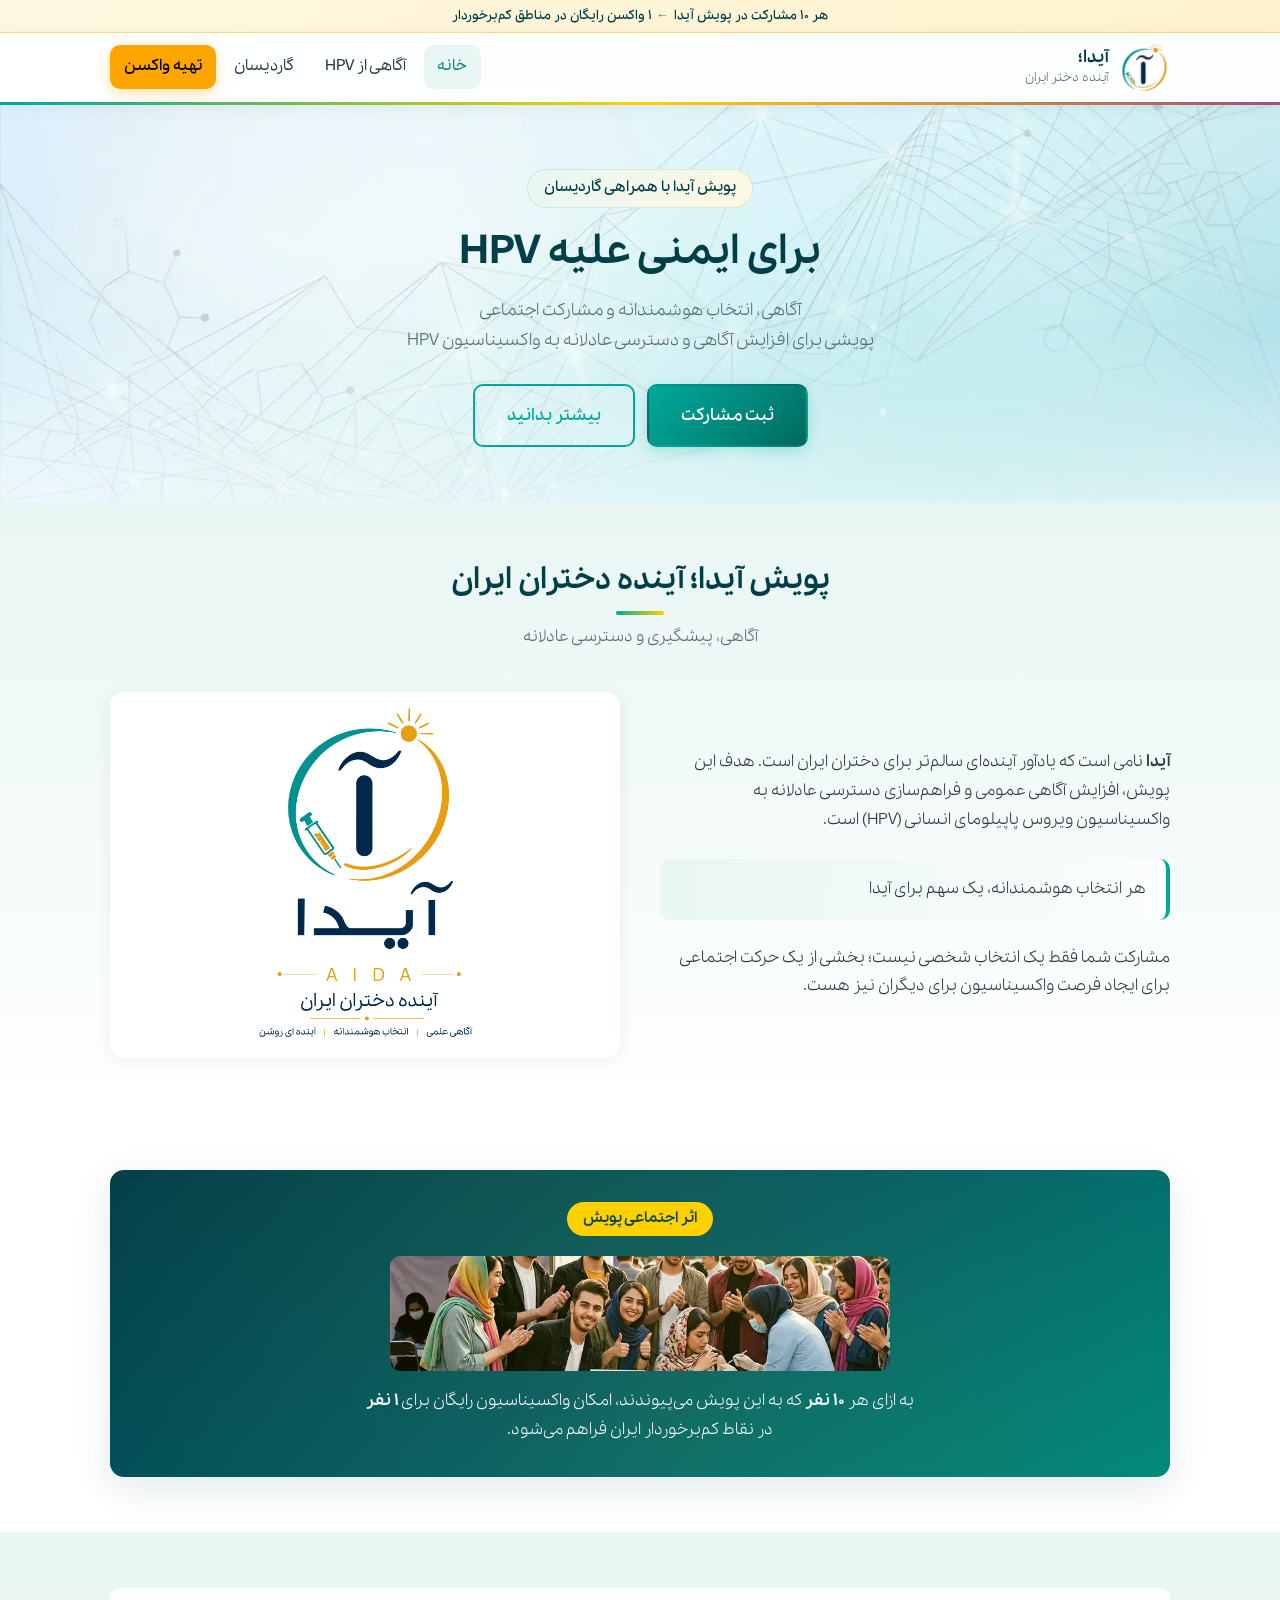
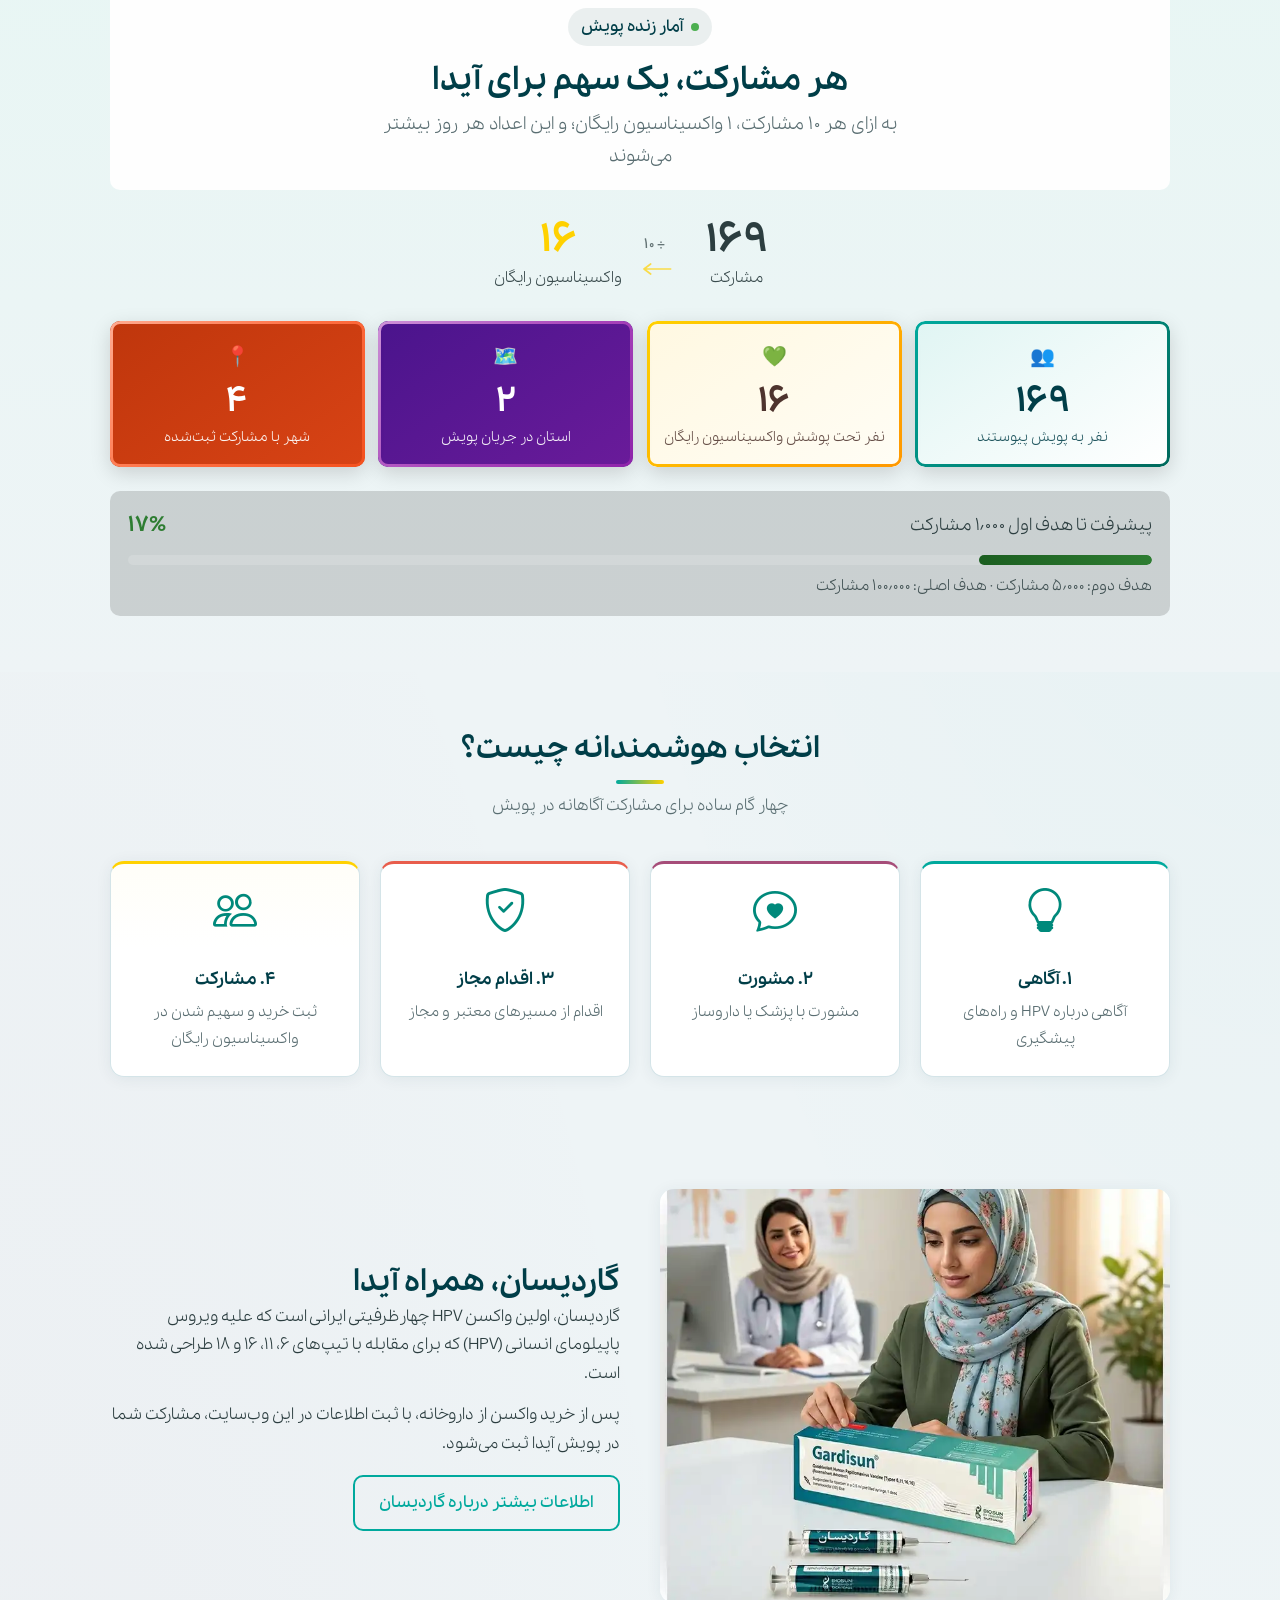
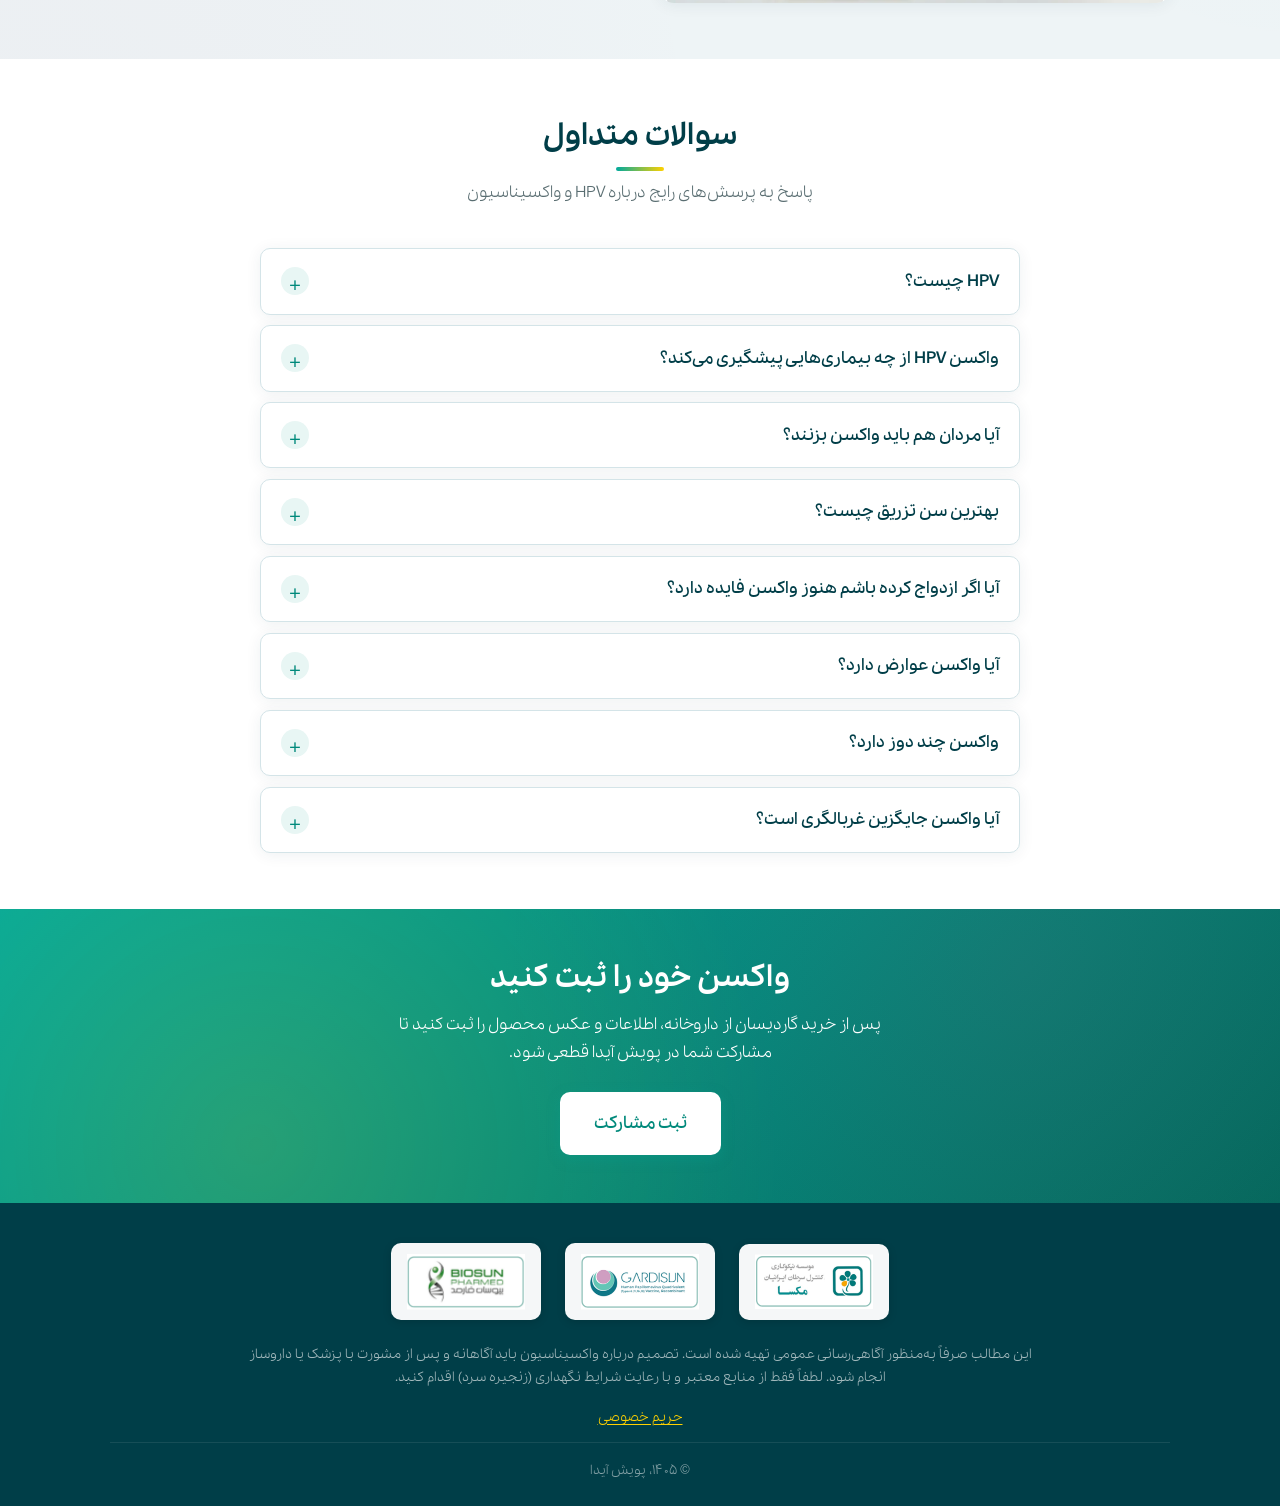
==== commit 11c5fbe5: "Move campaign message to a thin top bar above sticky header. Co-authored-by: Cursor <cursoragent@cur" ====
--- a/index.html
+++ b/index.html
@@ -43,7 +43,13 @@
   <noscript><iframe src="https://www.googletagmanager.com/ns.html?id=GTM-N387J6GK" height="0" width="0" style="display:none;visibility:hidden"></iframe></noscript>
   <!-- End Google Tag Manager (noscript) -->
   <div class="page-wrapper">
-    <header class="header">
+    <div class="site-chrome">
+      <div class="campaign-bar" role="note">
+        <div class="container campaign-bar__inner">
+          هر ۱۰ مشارکت در پویش آیدا <span class="campaign-bar__arrow" aria-hidden="true">→</span> ۱ واکسن رایگان در مناطق کم‌برخوردار
+        </div>
+      </div>
+      <header class="header">
       <div class="container header__inner">
         <a href="index.html" class="header__logo">
           <img src="assets/images/logos/logo-aida-brochure.png" alt="پویش آیدا">
@@ -52,7 +58,6 @@
             <span class="header__brand-light">آینده دختر ایران</span>
           </span>
         </a>
-        <p class="header__campaign" role="note">هر ۱۰ مشارکت <span class="header__campaign-arrow" aria-hidden="true">→</span> ۱ واکسن رایگان در مناطق کم‌برخوردار</p>
         <a href="https://daroodc.ir/lnd/gardisun#order" class="header__cta-mobile header__link header__link--order" target="_blank" rel="noopener noreferrer">تهیه واکسن</a>
         <button class="header__toggle" aria-label="منو" aria-expanded="false">
           <svg viewBox="0 0 24 24" fill="none" stroke="currentColor" stroke-width="2"><path d="M4 6h16M4 12h16M4 18h16"/></svg>
@@ -65,6 +70,7 @@
         </nav>
       </div>
     </header>
+    </div>
 
     <main>
       <section class="hero">
--- a/assets/css/components.css
+++ b/assets/css/components.css
@@ -1,7 +1,14 @@
+/* Site chrome — campaign bar + header stick together */
+.site-chrome {
+  position: sticky;
+  top: 0;
+  z-index: 100;
+}
+
 /* Header */
 .header {
-  position: sticky;
-  top: 0;
+  position: relative;
+  top: auto;
   z-index: 100;
   background: rgba(255, 255, 255, 0.92);
   backdrop-filter: blur(10px);
@@ -56,41 +63,26 @@
   color: var(--color-text-muted);
 }
 
-.header__campaign {
-  position: absolute;
-  left: 50%;
-  top: 50%;
-  transform: translate(-50%, -50%);
-  margin: 0;
-  padding: 0.35rem 0.95rem;
-  border-radius: 999px;
+.campaign-bar {
   background: linear-gradient(135deg, #fff8e1 0%, #fff3cd 100%);
-  border: 1px solid rgba(255, 193, 7, 0.55);
+  border-bottom: 1px solid rgba(255, 193, 7, 0.45);
   color: var(--color-primary-darker);
   font-size: 0.78rem;
   font-weight: 600;
-  line-height: 1.35;
+}
+
+.campaign-bar__inner {
+  padding: 0.42rem 1.25rem;
   text-align: center;
-  max-width: min(46vw, 24rem);
-  box-shadow: 0 2px 10px rgba(0, 62, 72, 0.1);
-  z-index: 2;
-  pointer-events: none;
-}
-
-.header__campaign-arrow {
+  line-height: 1.45;
+}
+
+.campaign-bar__arrow {
   display: inline-block;
   color: var(--color-primary-dark);
   font-weight: 700;
-  margin: 0 0.12rem;
+  margin: 0 0.15rem;
   transform: scaleX(-1);
-}
-
-.header__logo,
-.header__cta-mobile,
-.header__toggle,
-.header__nav {
-  position: relative;
-  z-index: 3;
 }
 
 .header__nav {
@@ -189,11 +181,13 @@
     font-size: 0.68rem;
   }
 
-  .header__campaign {
+  .campaign-bar {
     font-size: 0.62rem;
-    padding: 0.28rem 0.55rem;
-    max-width: 42vw;
-    line-height: 1.25;
+  }
+
+  .campaign-bar__inner {
+    padding: 0.35rem 0.75rem;
+    line-height: 1.35;
   }
 }
 
@@ -1263,7 +1257,7 @@
 
 .stats-goal__top strong {
   font-size: 1.32rem;
-  color: #9fa8da;
+  color: #2e7d32;
   direction: ltr;
   unicode-bidi: embed;
 }
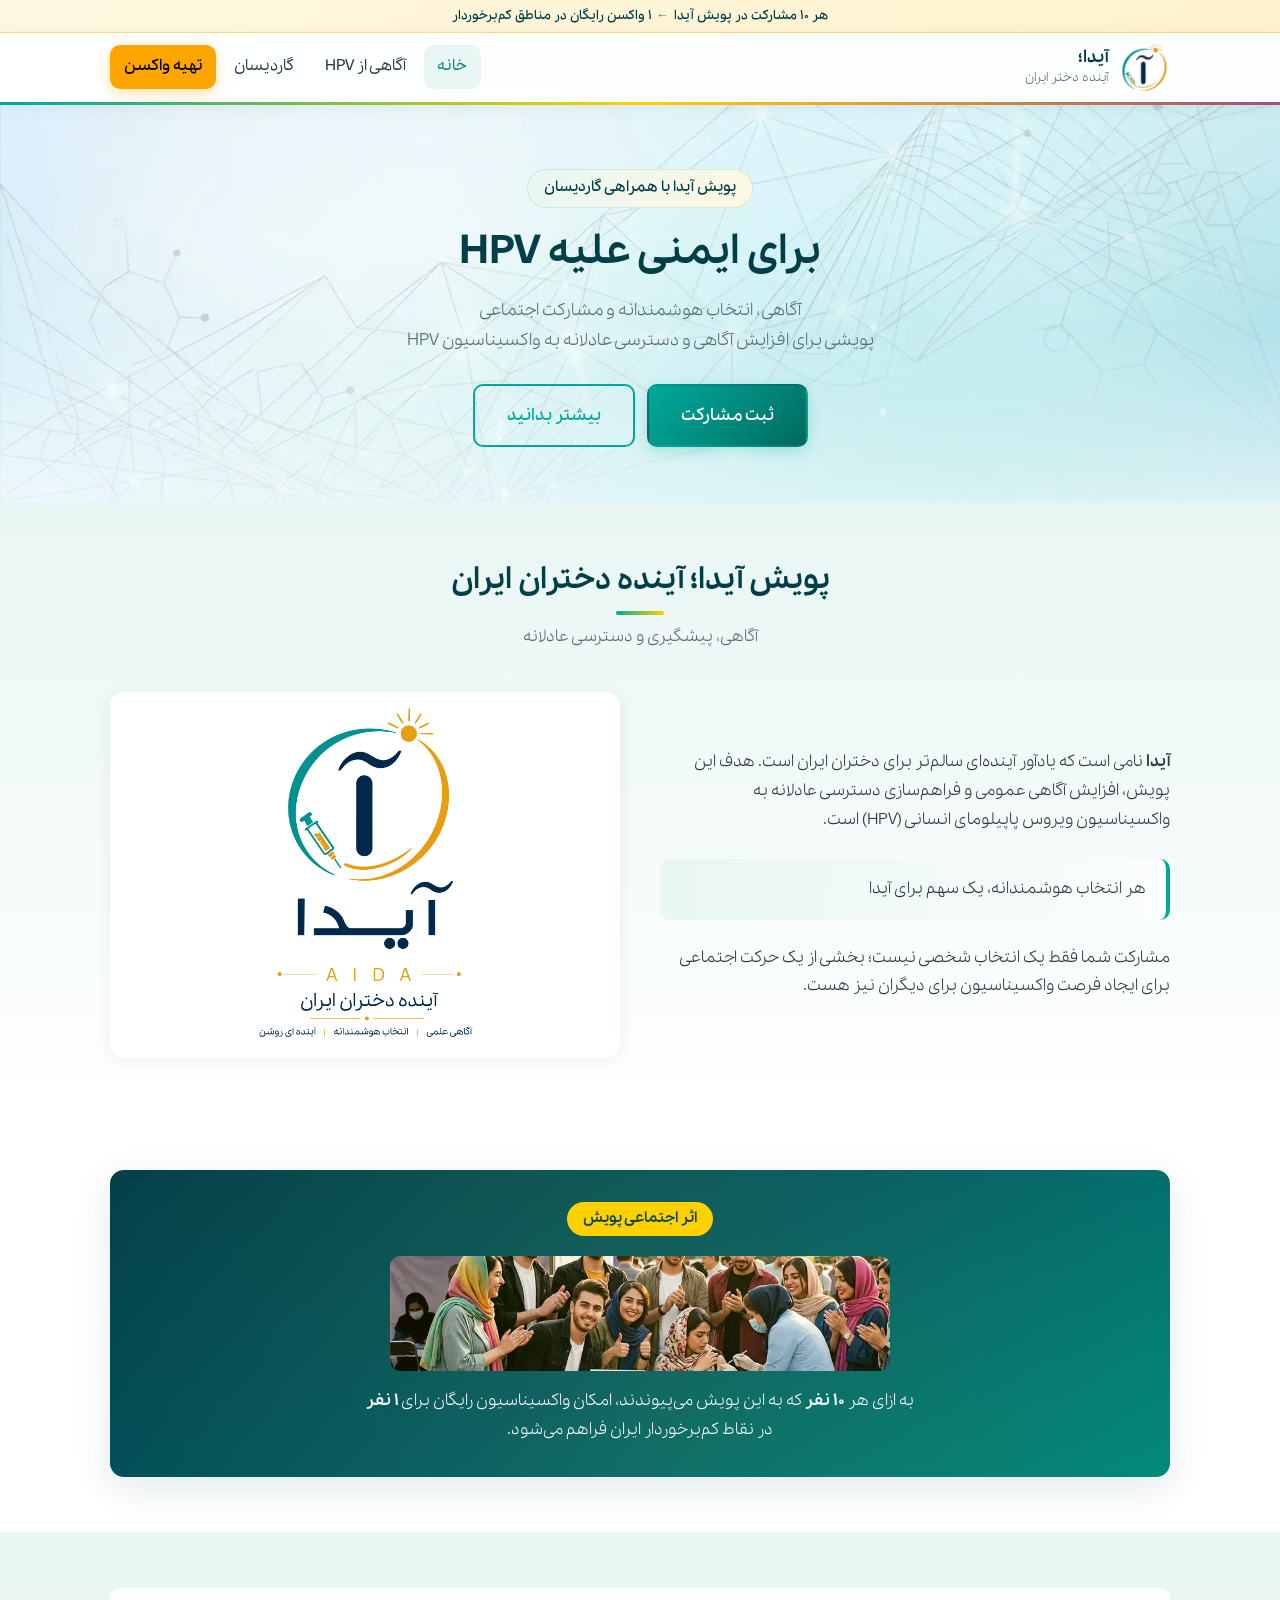
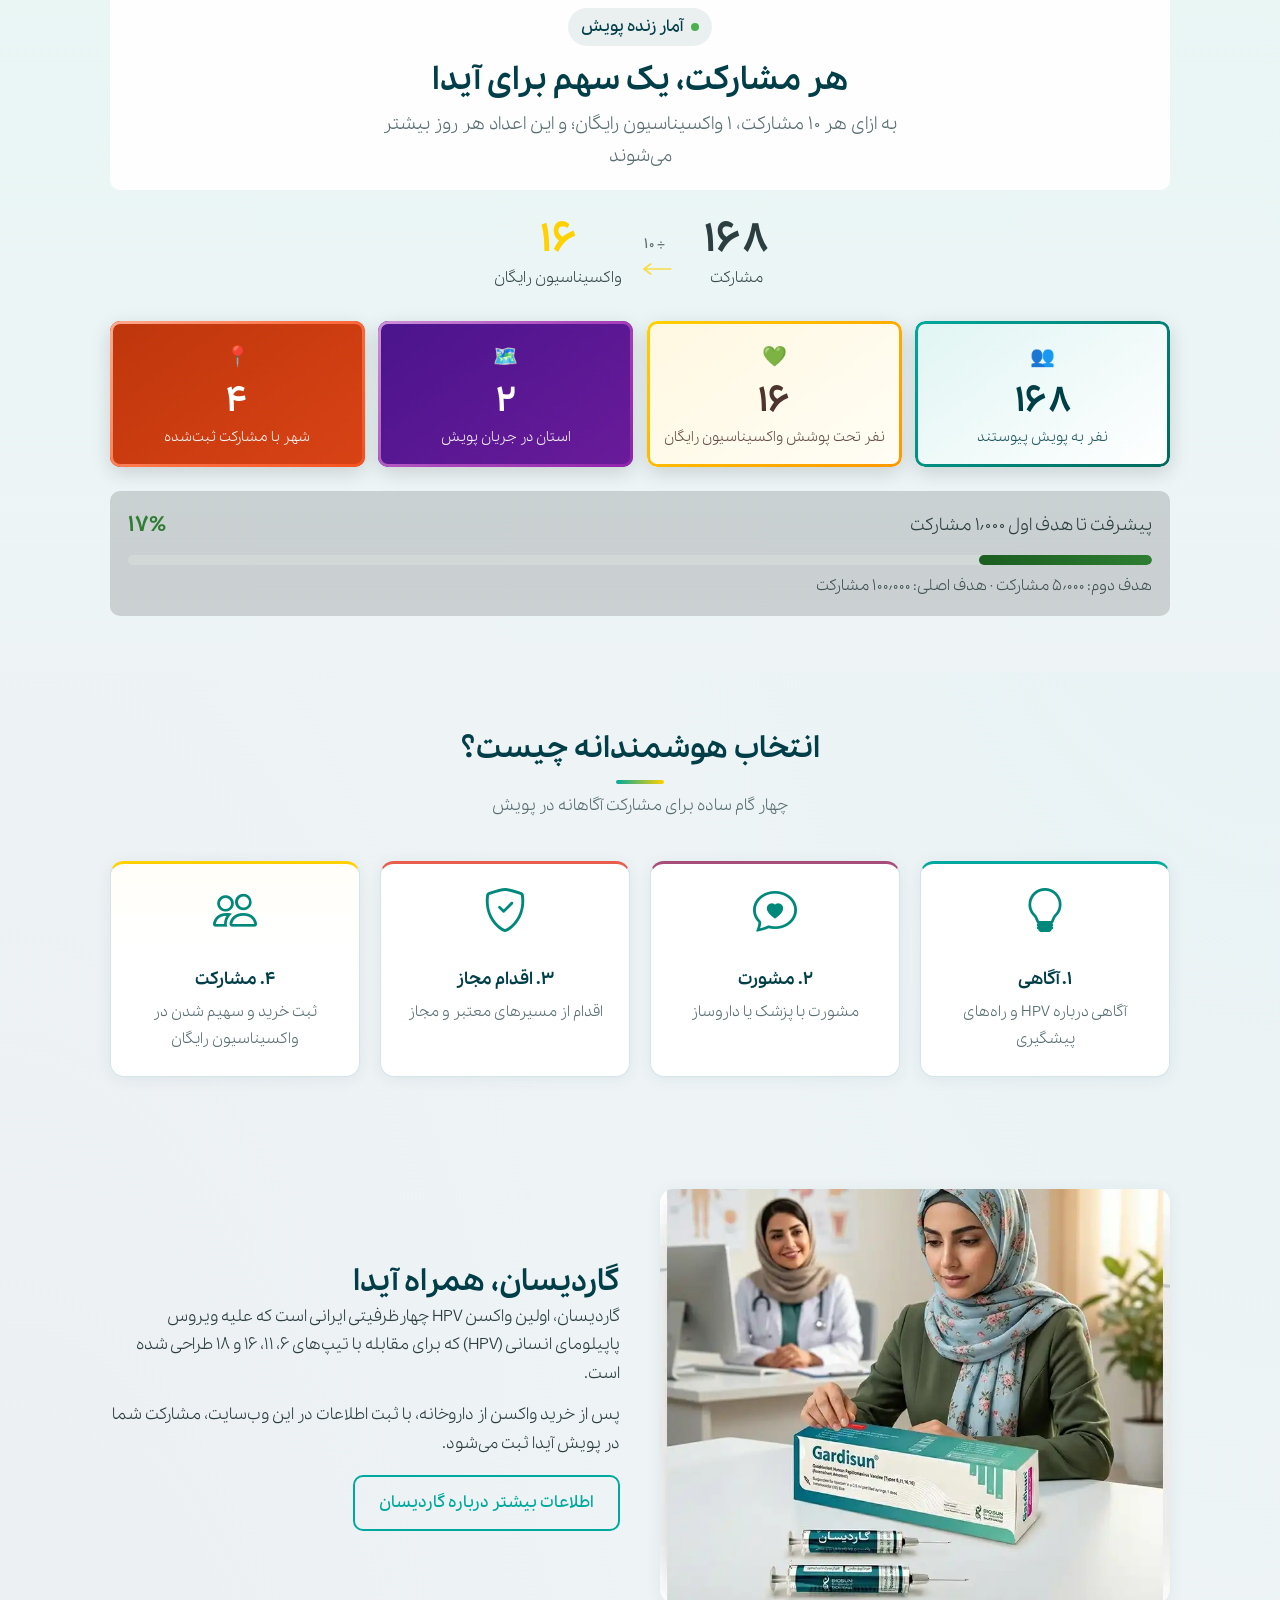
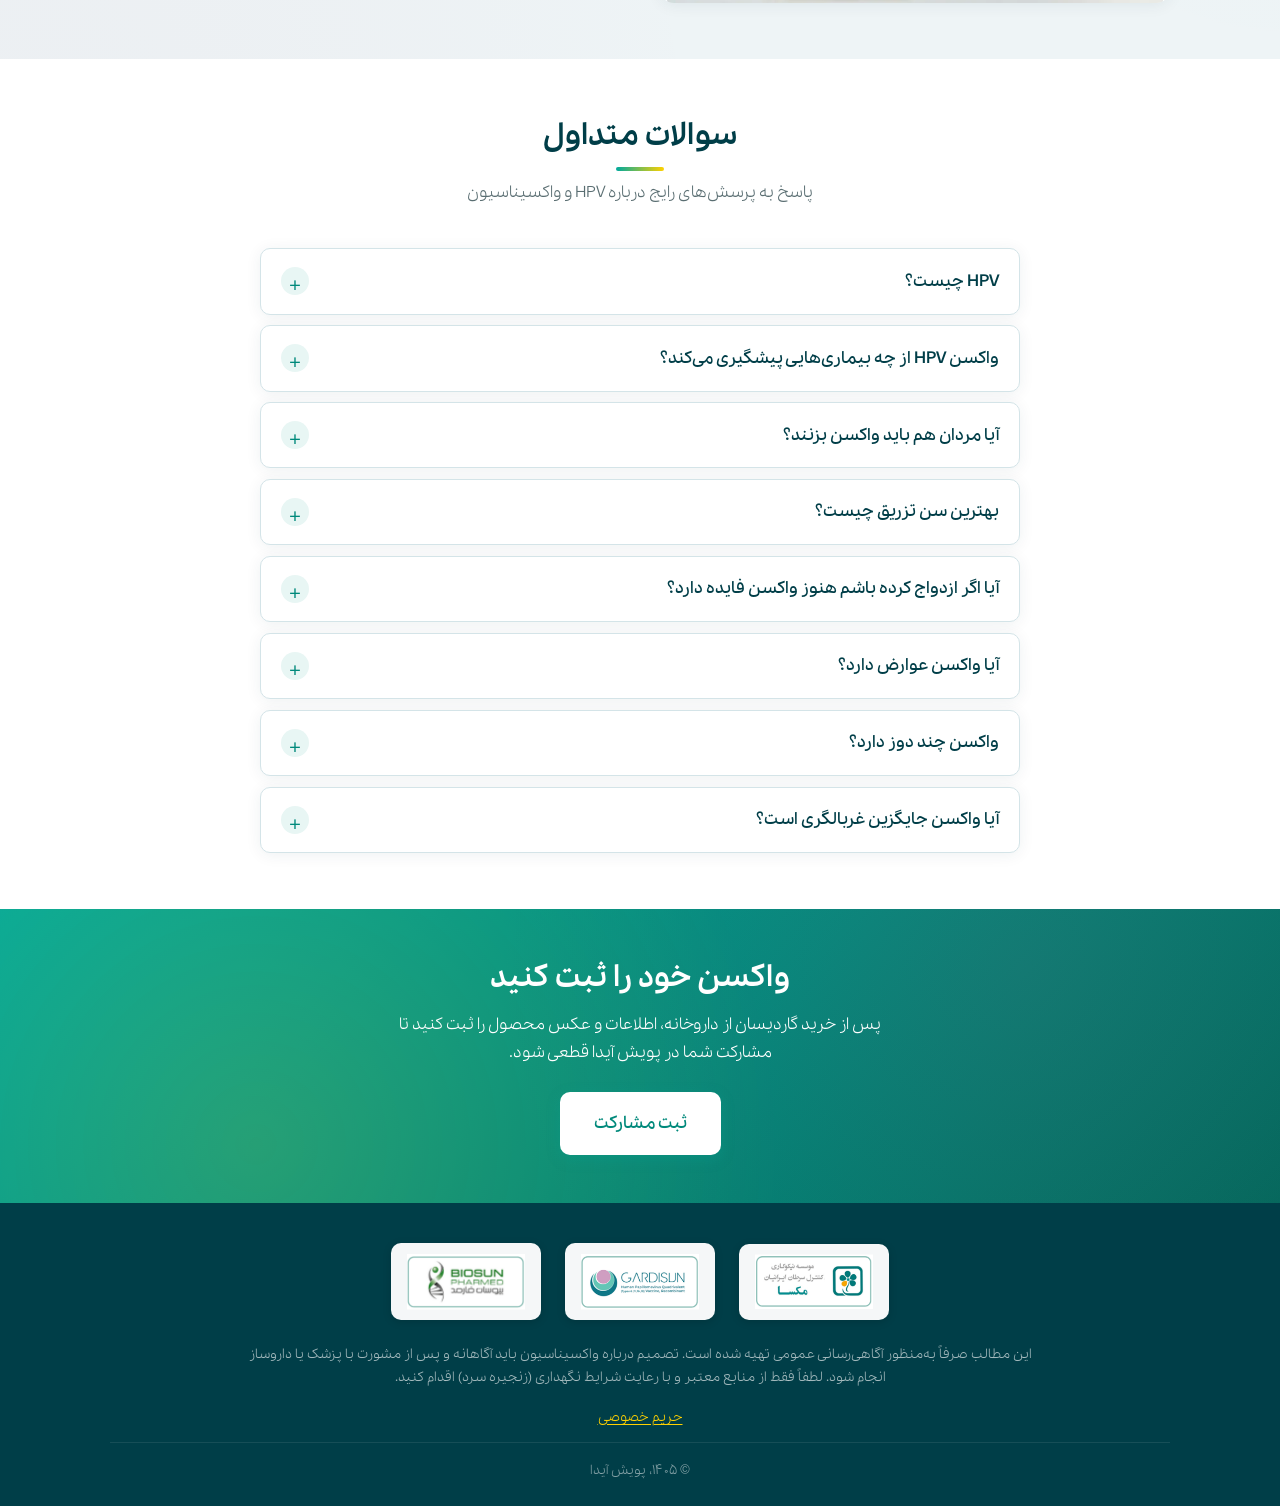
==== commit caaed367: "Remove site-chrome wrapper so sticky header works while campaign bar scrolls away. Co-authored-by: C" ====
--- a/index.html
+++ b/index.html
@@ -43,13 +43,12 @@
   <noscript><iframe src="https://www.googletagmanager.com/ns.html?id=GTM-N387J6GK" height="0" width="0" style="display:none;visibility:hidden"></iframe></noscript>
   <!-- End Google Tag Manager (noscript) -->
   <div class="page-wrapper">
-    <div class="site-chrome">
-      <div class="campaign-bar" role="note">
-        <div class="container campaign-bar__inner">
-          هر ۱۰ مشارکت در پویش آیدا <span class="campaign-bar__arrow" aria-hidden="true">→</span> ۱ واکسن رایگان در مناطق کم‌برخوردار
-        </div>
+    <div class="campaign-bar" role="note">
+      <div class="container campaign-bar__inner">
+        هر ۱۰ مشارکت در پویش آیدا <span class="campaign-bar__arrow" aria-hidden="true">→</span> ۱ واکسن رایگان در مناطق کم‌برخوردار
       </div>
-      <header class="header">
+    </div>
+    <header class="header">
       <div class="container header__inner">
         <a href="index.html" class="header__logo">
           <img src="assets/images/logos/logo-aida-brochure.png" alt="پویش آیدا">
@@ -70,7 +69,6 @@
         </nav>
       </div>
     </header>
-    </div>
 
     <main>
       <section class="hero">
--- a/assets/css/components.css
+++ b/assets/css/components.css
@@ -1,14 +1,7 @@
-/* Site chrome — campaign bar + header stick together */
-.site-chrome {
+/* Header */
+.header {
   position: sticky;
   top: 0;
-  z-index: 100;
-}
-
-/* Header */
-.header {
-  position: relative;
-  top: auto;
   z-index: 100;
   background: rgba(255, 255, 255, 0.92);
   backdrop-filter: blur(10px);
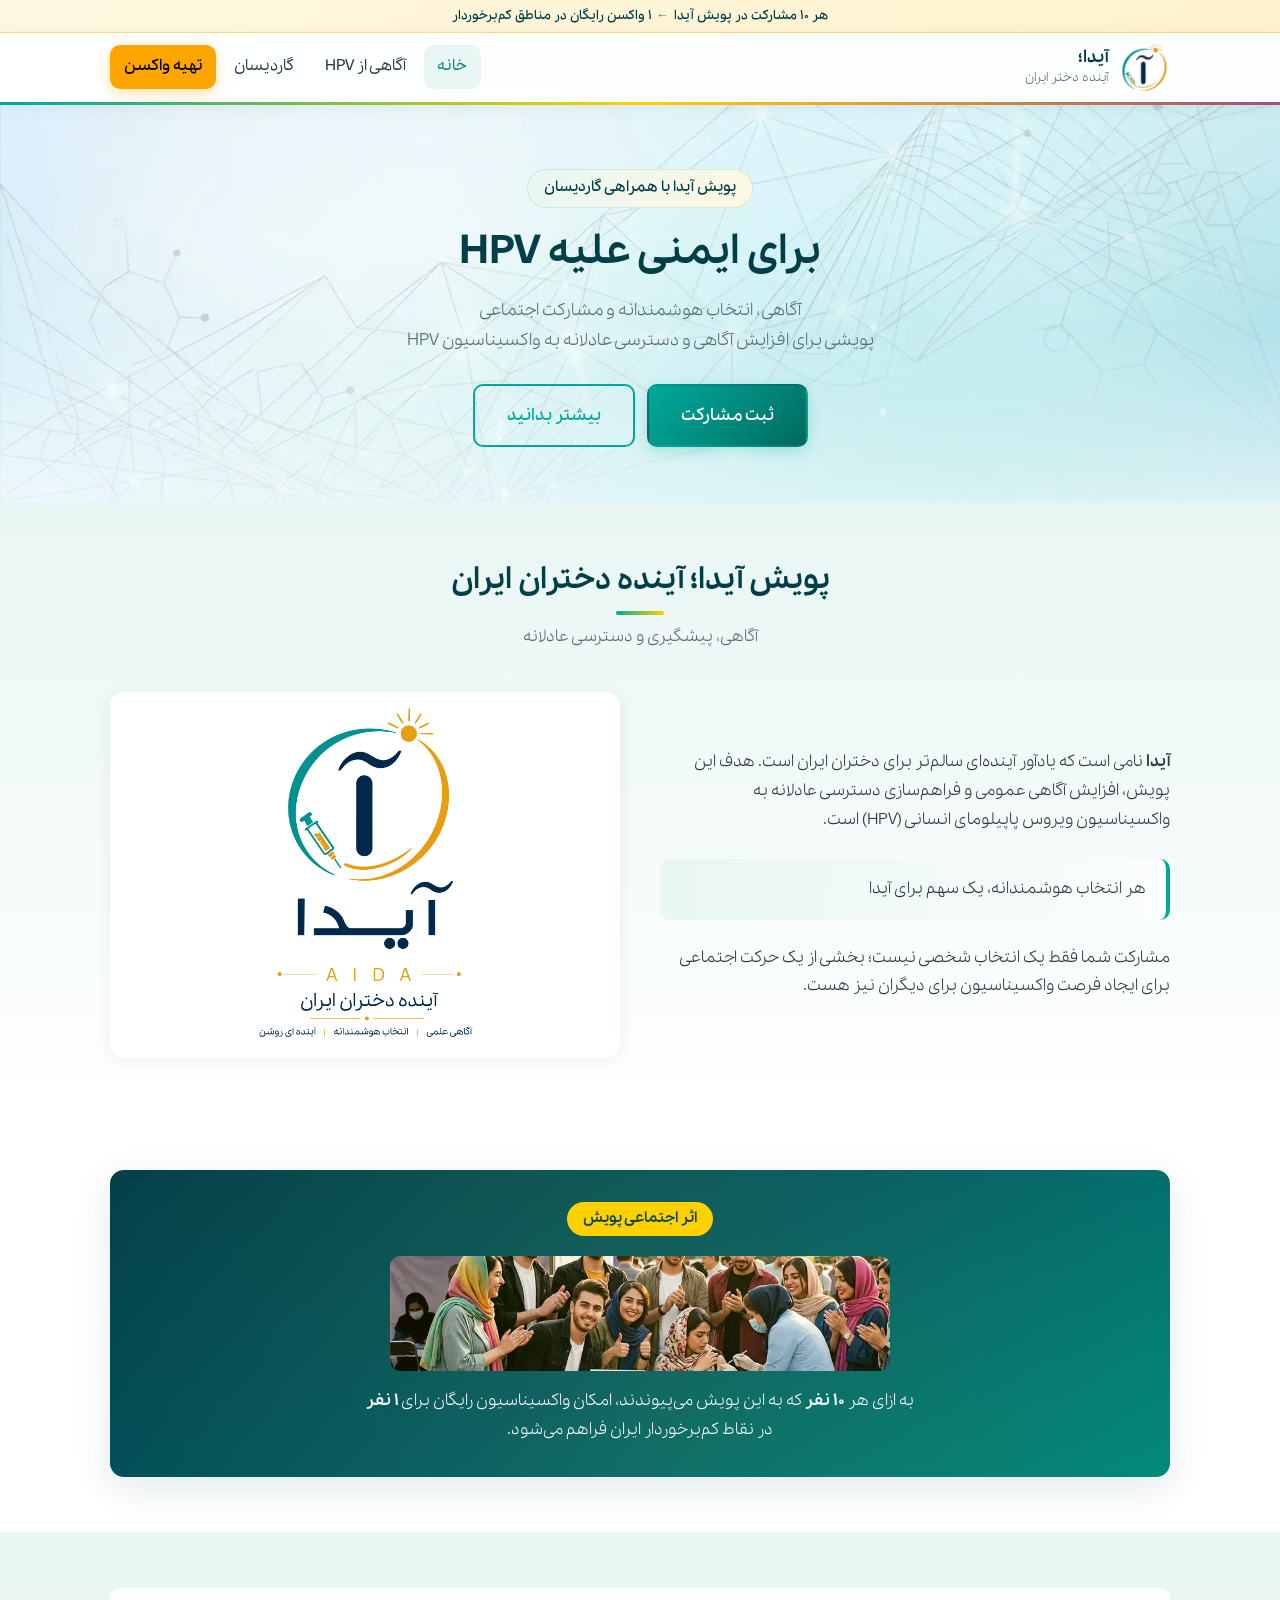
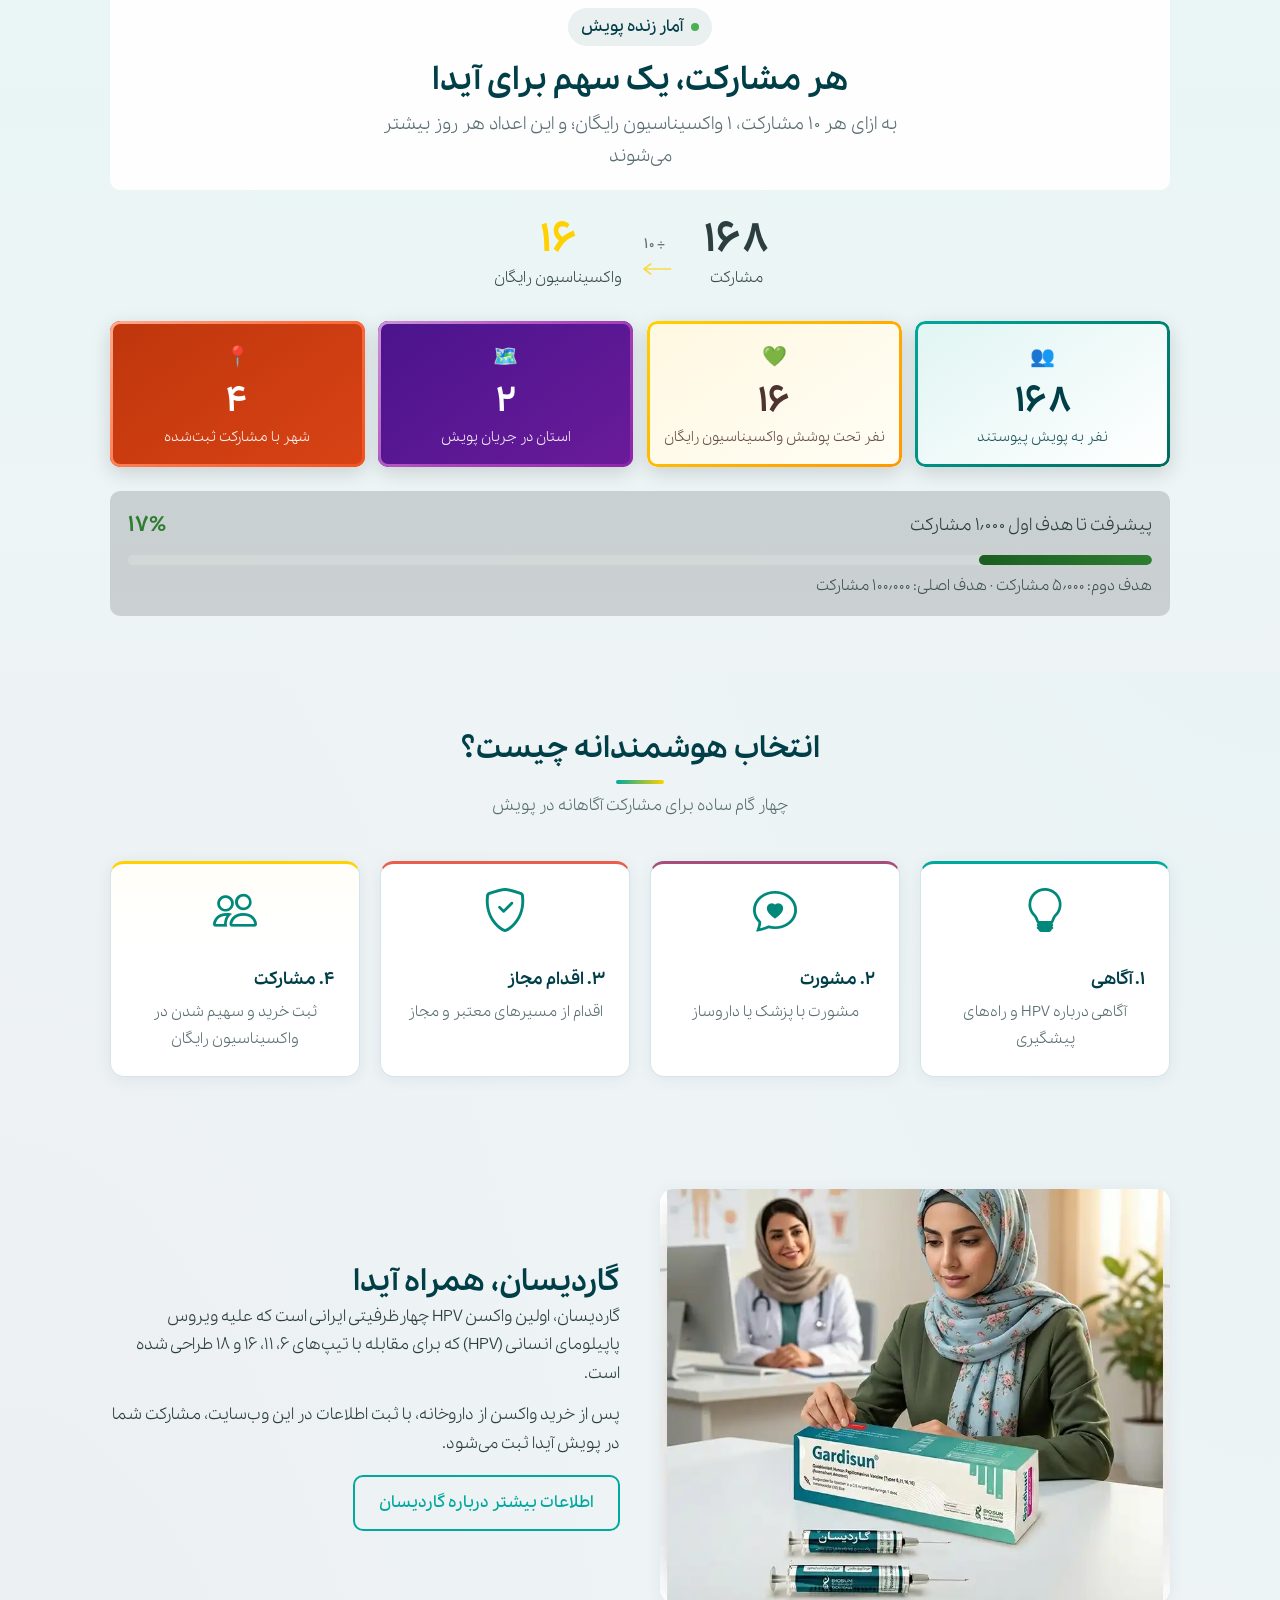
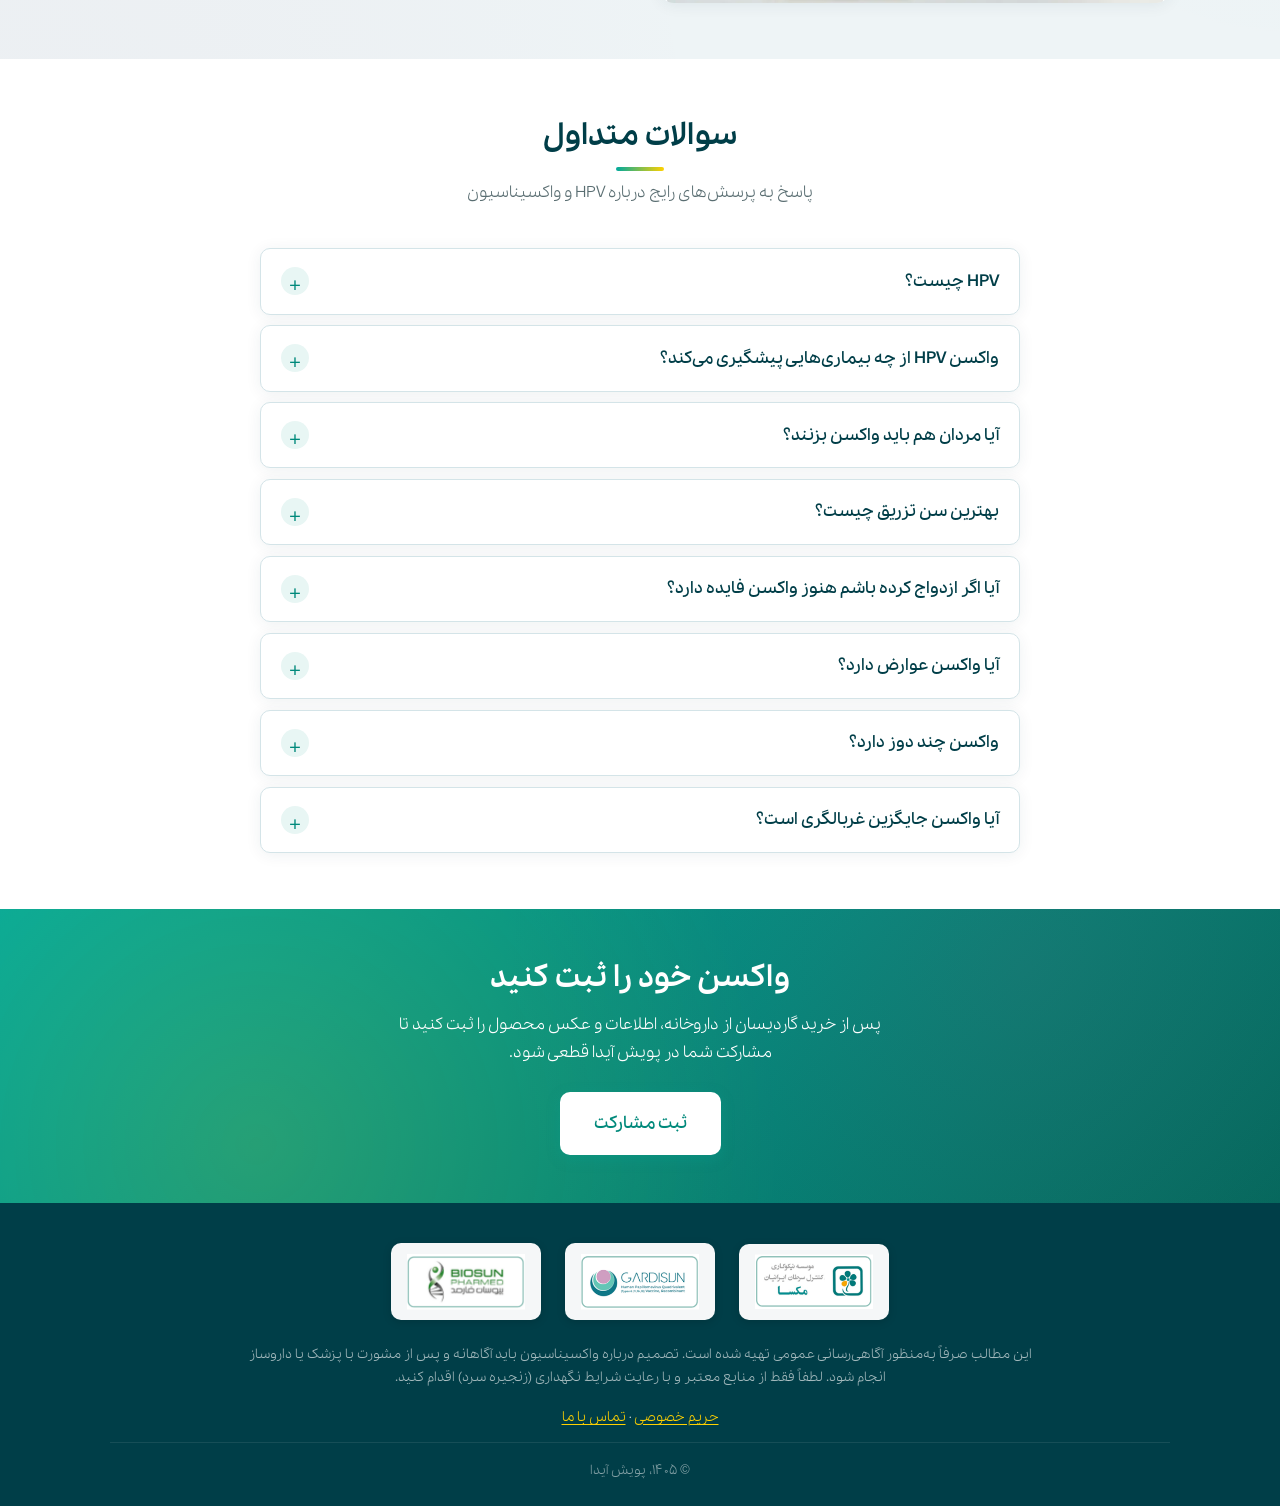
==== commit cfd36337: "Add pharmacy directory and contact form with n8n workflow, replacing external vaccine order links. C" ====
--- a/index.html
+++ b/index.html
@@ -57,7 +57,7 @@
             <span class="header__brand-light">آینده دختر ایران</span>
           </span>
         </a>
-        <a href="https://daroodc.ir/lnd/gardisun#order" class="header__cta-mobile header__link header__link--order" target="_blank" rel="noopener noreferrer">تهیه واکسن</a>
+        <a href="pharmacies.html" class="header__cta-mobile header__link header__link--order">تهیه واکسن</a>
         <button class="header__toggle" aria-label="منو" aria-expanded="false">
           <svg viewBox="0 0 24 24" fill="none" stroke="currentColor" stroke-width="2"><path d="M4 6h16M4 12h16M4 18h16"/></svg>
         </button>
@@ -65,7 +65,7 @@
           <a href="index.html" class="header__link header__link--active">خانه</a>
           <a href="hpv.html" class="header__link">آگاهی از HPV</a>
           <a href="gardisun.html" class="header__link">گاردیسان</a>
-          <a href="https://daroodc.ir/lnd/gardisun#order" class="header__link header__link--order" target="_blank" rel="noopener noreferrer">تهیه واکسن</a>
+          <a href="pharmacies.html" class="header__link header__link--order">تهیه واکسن</a>
         </nav>
       </div>
     </header>
@@ -240,7 +240,7 @@
           <a href="https://biosunpharmed.com/" target="_blank" rel="noopener noreferrer"><img src="assets/images/logos/logo-biosun.png" alt="بیوسان فارمد"></a>
         </div>
         <p class="footer__disclaimer">این مطالب صرفاً به‌منظور آگاهی‌رسانی عمومی تهیه شده است. تصمیم درباره واکسیناسیون باید آگاهانه و پس از مشورت با پزشک یا داروساز انجام شود. لطفاً فقط از منابع معتبر و با رعایت شرایط نگهداری (زنجیره سرد) اقدام کنید.</p>
-        <p class="footer__legal"><a href="privacy.html">حریم خصوصی</a></p>
+        <p class="footer__legal"><a href="privacy.html">حریم خصوصی</a> · <a href="contact.html">تماس با ما</a></p>
         <p class="footer__copy">© ۱۴۰۵، پویش آیدا</p>
       </div>
     </footer>
--- a/assets/css/base.css
+++ b/assets/css/base.css
@@ -42,6 +42,7 @@
   --max-width: 1100px;
   --header-height: 72px;
   --bottom-nav-height: 64px;
+  --pharmacy-bar-height: 60px;
 
   --ease-out: cubic-bezier(0.22, 1, 0.36, 1);
   --duration-fast: 0.28s;
@@ -170,6 +171,14 @@
   border: 0;
 }
 
+.page-pharmacies .page-wrapper {
+  padding-bottom: var(--pharmacy-bar-height);
+}
+
+.page-pharmacies .footer {
+  padding-bottom: calc(1.5rem + var(--pharmacy-bar-height));
+}
+
 @media (max-width: 768px) {
   .page-wrapper {
     padding-bottom: calc(var(--bottom-nav-height) + env(safe-area-inset-bottom, 0px));
@@ -178,6 +187,14 @@
   .footer {
     padding-bottom: calc(1.5rem + var(--bottom-nav-height) + env(safe-area-inset-bottom, 0px));
   }
+
+  .page-pharmacies .page-wrapper {
+    padding-bottom: calc(var(--bottom-nav-height) + var(--pharmacy-bar-height) + env(safe-area-inset-bottom, 0px));
+  }
+
+  .page-pharmacies .footer {
+    padding-bottom: calc(1.5rem + var(--bottom-nav-height) + var(--pharmacy-bar-height) + env(safe-area-inset-bottom, 0px));
+  }
 }
 
 @media (prefers-reduced-motion: reduce) {
--- a/assets/css/components.css
+++ b/assets/css/components.css
@@ -305,6 +305,18 @@
   border-top: 3px solid var(--color-primary);
 }
 
+.card p,
+.card li {
+  text-align: justify;
+  text-justify: inter-word;
+}
+
+.card h2,
+.card h3,
+.card h4 {
+  text-align: right;
+}
+
 .card-grid {
   display: grid;
   gap: 1.25rem;
@@ -352,6 +364,7 @@
 .card--step p {
   color: var(--color-text-muted);
   font-size: 0.92rem;
+  text-align: center;
 }
 
 .card-grid--4 .card:nth-child(1) { border-top-color: var(--color-primary); }
@@ -1347,6 +1360,8 @@
   line-height: 1.85;
   font-size: 0.95rem;
   border-top: 1px solid var(--color-border);
+  text-align: justify;
+  text-justify: inter-word;
 }
 
 .faq__answer p {
@@ -1386,6 +1401,8 @@
   margin-bottom: 1rem;
   line-height: 1.9;
   color: var(--color-text);
+  text-align: justify;
+  text-justify: inter-word;
 }
 
 .publication em {
@@ -1440,9 +1457,6 @@
   color: var(--color-primary-dark);
   text-decoration: underline;
   text-underline-offset: 2px;
-}
-  margin-top: 0.55rem;
-  text-align: center;
 }
 
 /* Compact strip — register page */
@@ -2119,3 +2133,421 @@
 .form-group.is-invalid .shamsi-date__display {
   border-color: var(--color-error);
 }
+
+/* ── Pharmacy directory ── */
+.pharmacy-hero {
+  padding-bottom: 0.5rem;
+}
+
+.section--tight {
+  padding-top: 0;
+}
+
+.pharmacy-sticky-bar {
+  position: fixed;
+  left: 0;
+  right: 0;
+  bottom: 0;
+  z-index: 150;
+  height: var(--pharmacy-bar-height);
+  background: rgba(255, 255, 255, 0.95);
+  backdrop-filter: blur(10px);
+  -webkit-backdrop-filter: blur(10px);
+  box-shadow: 0 -4px 20px rgba(0, 62, 72, 0.1);
+  border-top: 3px solid transparent;
+  border-image: linear-gradient(90deg, var(--color-primary), var(--color-accent), var(--color-purple)) 1;
+}
+
+.page-pharmacies .pharmacy-sticky-bar {
+  bottom: 0;
+}
+
+@media (max-width: 768px) {
+  .page-pharmacies .pharmacy-sticky-bar {
+    bottom: calc(var(--bottom-nav-height) + env(safe-area-inset-bottom, 0px));
+  }
+}
+
+.pharmacy-sticky-bar__inner {
+  display: flex;
+  align-items: center;
+  justify-content: space-between;
+  gap: 1rem;
+  height: 100%;
+}
+
+.pharmacy-sticky-bar__meta {
+  margin: 0;
+  font-size: 0.88rem;
+  color: var(--color-text-muted);
+  font-weight: 600;
+}
+
+.pharmacy-sticky-bar__btn {
+  display: inline-flex;
+  align-items: center;
+  gap: 0.45rem;
+  padding: 0.55rem 1rem;
+  border: none;
+  border-radius: 999px;
+  background: #FFA500;
+  color: #fff;
+  font: inherit;
+  font-weight: 700;
+  font-size: 0.9rem;
+  cursor: pointer;
+  box-shadow: 0 4px 14px rgba(255, 165, 0, 0.35);
+  transition: transform var(--duration-fast), box-shadow var(--duration-fast);
+  white-space: nowrap;
+}
+
+.pharmacy-sticky-bar__btn:hover {
+  transform: translateY(-1px);
+  box-shadow: 0 6px 18px rgba(255, 165, 0, 0.4);
+}
+
+.pharmacy-sticky-bar__btn svg {
+  width: 1.1rem;
+  height: 1.1rem;
+  flex-shrink: 0;
+}
+
+.pharmacy-sticky-bar__badge {
+  display: inline-flex;
+  align-items: center;
+  justify-content: center;
+  min-width: 1.35rem;
+  height: 1.35rem;
+  padding: 0 0.35rem;
+  border-radius: 999px;
+  background: #fff;
+  color: #e65100;
+  font-size: 0.75rem;
+  font-weight: 800;
+}
+
+.pharmacy-modal-filters {
+  display: grid;
+  gap: 1rem;
+}
+
+.pharmacy-modal-actions {
+  display: flex;
+  gap: 0.75rem;
+  margin-top: 0.25rem;
+}
+
+.pharmacy-modal-actions .btn {
+  flex: 1;
+}
+
+.modal__panel--filters {
+  width: min(100%, 420px);
+}
+
+.pharmacy-search {
+  position: relative;
+}
+
+.pharmacy-search__icon {
+  position: absolute;
+  right: 1rem;
+  top: 50%;
+  transform: translateY(-50%);
+  width: 1.15rem;
+  height: 1.15rem;
+  fill: none;
+  stroke: var(--color-text-muted);
+  stroke-width: 2;
+  pointer-events: none;
+}
+
+.pharmacy-search__input {
+  width: 100%;
+  padding: 0.9rem 1rem 0.9rem 2.75rem;
+  border: 1px solid var(--color-border);
+  border-radius: var(--radius);
+  background: var(--color-surface);
+  font: inherit;
+  color: var(--color-text);
+  box-shadow: var(--shadow);
+  transition: border-color var(--duration-fast), box-shadow var(--duration-fast);
+}
+
+.pharmacy-search__input:focus {
+  outline: none;
+  border-color: var(--color-primary);
+  box-shadow: 0 0 0 3px rgba(0, 169, 157, 0.15);
+}
+
+.pharmacy-filters {
+  display: grid;
+  grid-template-columns: 1fr;
+  gap: 0.75rem;
+}
+
+.pharmacy-filter {
+  margin: 0;
+}
+
+.pharmacy-filter label {
+  font-size: 0.85rem;
+  margin-bottom: 0.35rem;
+}
+
+.pharmacy-meta {
+  color: var(--color-text-muted);
+  font-size: 0.92rem;
+  margin: 0 0 1rem;
+}
+
+.pharmacy-grid {
+  display: grid;
+  grid-template-columns: repeat(auto-fill, minmax(280px, 1fr));
+  gap: 1rem;
+}
+
+.pharmacy-card {
+  background: var(--color-surface);
+  border: 1px solid var(--color-border);
+  border-radius: var(--radius);
+  padding: 1.15rem 1.2rem;
+  box-shadow: var(--shadow);
+  display: flex;
+  flex-direction: column;
+  gap: 0.85rem;
+  transition: transform var(--duration-fast), box-shadow var(--duration-fast);
+}
+
+.pharmacy-card:hover {
+  transform: translateY(-2px);
+  box-shadow: var(--shadow-lg);
+}
+
+.pharmacy-card__head {
+  display: grid;
+  gap: 0.55rem;
+}
+
+.pharmacy-card__title {
+  margin: 0;
+  font-size: 1.05rem;
+  line-height: 1.5;
+  color: var(--color-primary-darker);
+}
+
+.pharmacy-card__badges {
+  display: flex;
+  flex-wrap: wrap;
+  gap: 0.4rem;
+}
+
+.pharmacy-badge {
+  display: inline-flex;
+  align-items: center;
+  padding: 0.2rem 0.55rem;
+  border-radius: 999px;
+  font-size: 0.78rem;
+  font-weight: 600;
+}
+
+.pharmacy-badge--city {
+  background: var(--color-mint);
+  color: var(--color-primary-dark);
+}
+
+.pharmacy-badge--region {
+  background: var(--color-sky);
+  color: var(--color-primary-darker);
+}
+
+.pharmacy-badge--stock.pharmacy-badge--high {
+  background: #e8f5e9;
+  color: var(--color-success);
+}
+
+.pharmacy-badge--stock.pharmacy-badge--medium {
+  background: var(--color-accent-soft);
+  color: #8a6d00;
+}
+
+.pharmacy-badge--stock.pharmacy-badge--low {
+  background: #fff3e0;
+  color: #e65100;
+}
+
+.pharmacy-card__body {
+  flex: 1;
+  color: var(--color-text-muted);
+  font-size: 0.92rem;
+  line-height: 1.75;
+}
+
+.pharmacy-card__stock strong {
+  color: var(--color-text);
+}
+
+.pharmacy-card__actions {
+  display: flex;
+  flex-wrap: wrap;
+  gap: 0.5rem;
+}
+
+.pharmacy-card__btn {
+  flex: 1 1 auto;
+  min-width: 7.5rem;
+  text-align: center;
+  padding: 0.55rem 0.75rem;
+  font-size: 0.88rem;
+}
+
+.pharmacy-empty {
+  text-align: center;
+  padding: 2.5rem 1rem;
+  color: var(--color-text-muted);
+}
+
+.pharmacy-empty__icon {
+  font-size: 2rem;
+  margin-bottom: 0.5rem;
+}
+
+.pharmacy-notice {
+  margin-top: 2rem;
+}
+
+.pharmacy-error {
+  color: var(--color-error);
+  text-align: center;
+  padding: 2rem 1rem;
+}
+
+.visually-hidden {
+  position: absolute;
+  width: 1px;
+  height: 1px;
+  padding: 0;
+  margin: -1px;
+  overflow: hidden;
+  clip: rect(0, 0, 0, 0);
+  white-space: nowrap;
+  border: 0;
+}
+
+/* ── Contact page ── */
+.contact-layout {
+  display: grid;
+  grid-template-columns: minmax(0, 1.1fr) minmax(0, 0.9fr);
+  gap: 1.5rem;
+  align-items: start;
+  max-width: 960px;
+  margin: 0 auto;
+}
+
+.contact-form {
+  padding: 1.5rem;
+}
+
+.contact-success {
+  text-align: center;
+  padding: 2rem 1rem 1.5rem;
+}
+
+.contact-success__icon {
+  width: 72px;
+  height: 72px;
+  margin: 0 auto 1.25rem;
+  border-radius: 50%;
+  display: flex;
+  align-items: center;
+  justify-content: center;
+  background: linear-gradient(135deg, var(--color-mint) 0%, #e8f5e9 100%);
+  color: var(--color-success);
+  border: 3px solid var(--color-primary);
+  box-shadow: var(--shadow-colored);
+}
+
+.contact-success__icon svg {
+  width: 2rem;
+  height: 2rem;
+}
+
+.contact-success__title {
+  margin: 0 0 0.5rem;
+  font-size: 1.2rem;
+  color: var(--color-primary-darker);
+}
+
+.contact-success__text {
+  margin: 0 0 1.5rem;
+  color: var(--color-text-muted);
+  line-height: 1.8;
+}
+
+.contact-partners {
+  padding: 0.25rem 0;
+}
+
+.contact-partners__title {
+  margin: 0 0 0.35rem;
+  font-size: 1.1rem;
+  color: var(--color-primary-darker);
+}
+
+.contact-partners__lead {
+  margin: 0 0 1rem;
+  color: var(--color-text-muted);
+  font-size: 0.92rem;
+  line-height: 1.7;
+}
+
+.partner-list {
+  list-style: none;
+  margin: 0;
+  padding: 0;
+  display: grid;
+  gap: 0.75rem;
+}
+
+.partner-card {
+  display: grid;
+  grid-template-columns: auto 1fr;
+  grid-template-rows: auto auto;
+  gap: 0.15rem 0.85rem;
+  align-items: center;
+  padding: 0.9rem 1rem;
+  border: 1px solid var(--color-border);
+  border-radius: var(--radius-sm);
+  background: var(--color-surface);
+  text-decoration: none;
+  color: inherit;
+  transition: border-color var(--duration-fast), box-shadow var(--duration-fast);
+}
+
+.partner-card:hover {
+  border-color: var(--color-primary);
+  box-shadow: var(--shadow);
+}
+
+.partner-card img {
+  grid-row: 1 / span 2;
+  width: 52px;
+  height: auto;
+  object-fit: contain;
+}
+
+.partner-card__name {
+  font-weight: 700;
+  color: var(--color-primary-darker);
+}
+
+.partner-card__url {
+  font-size: 0.82rem;
+  color: var(--color-primary);
+}
+
+@media (max-width: 768px) {
+  .contact-layout {
+    grid-template-columns: 1fr;
+  }
+}
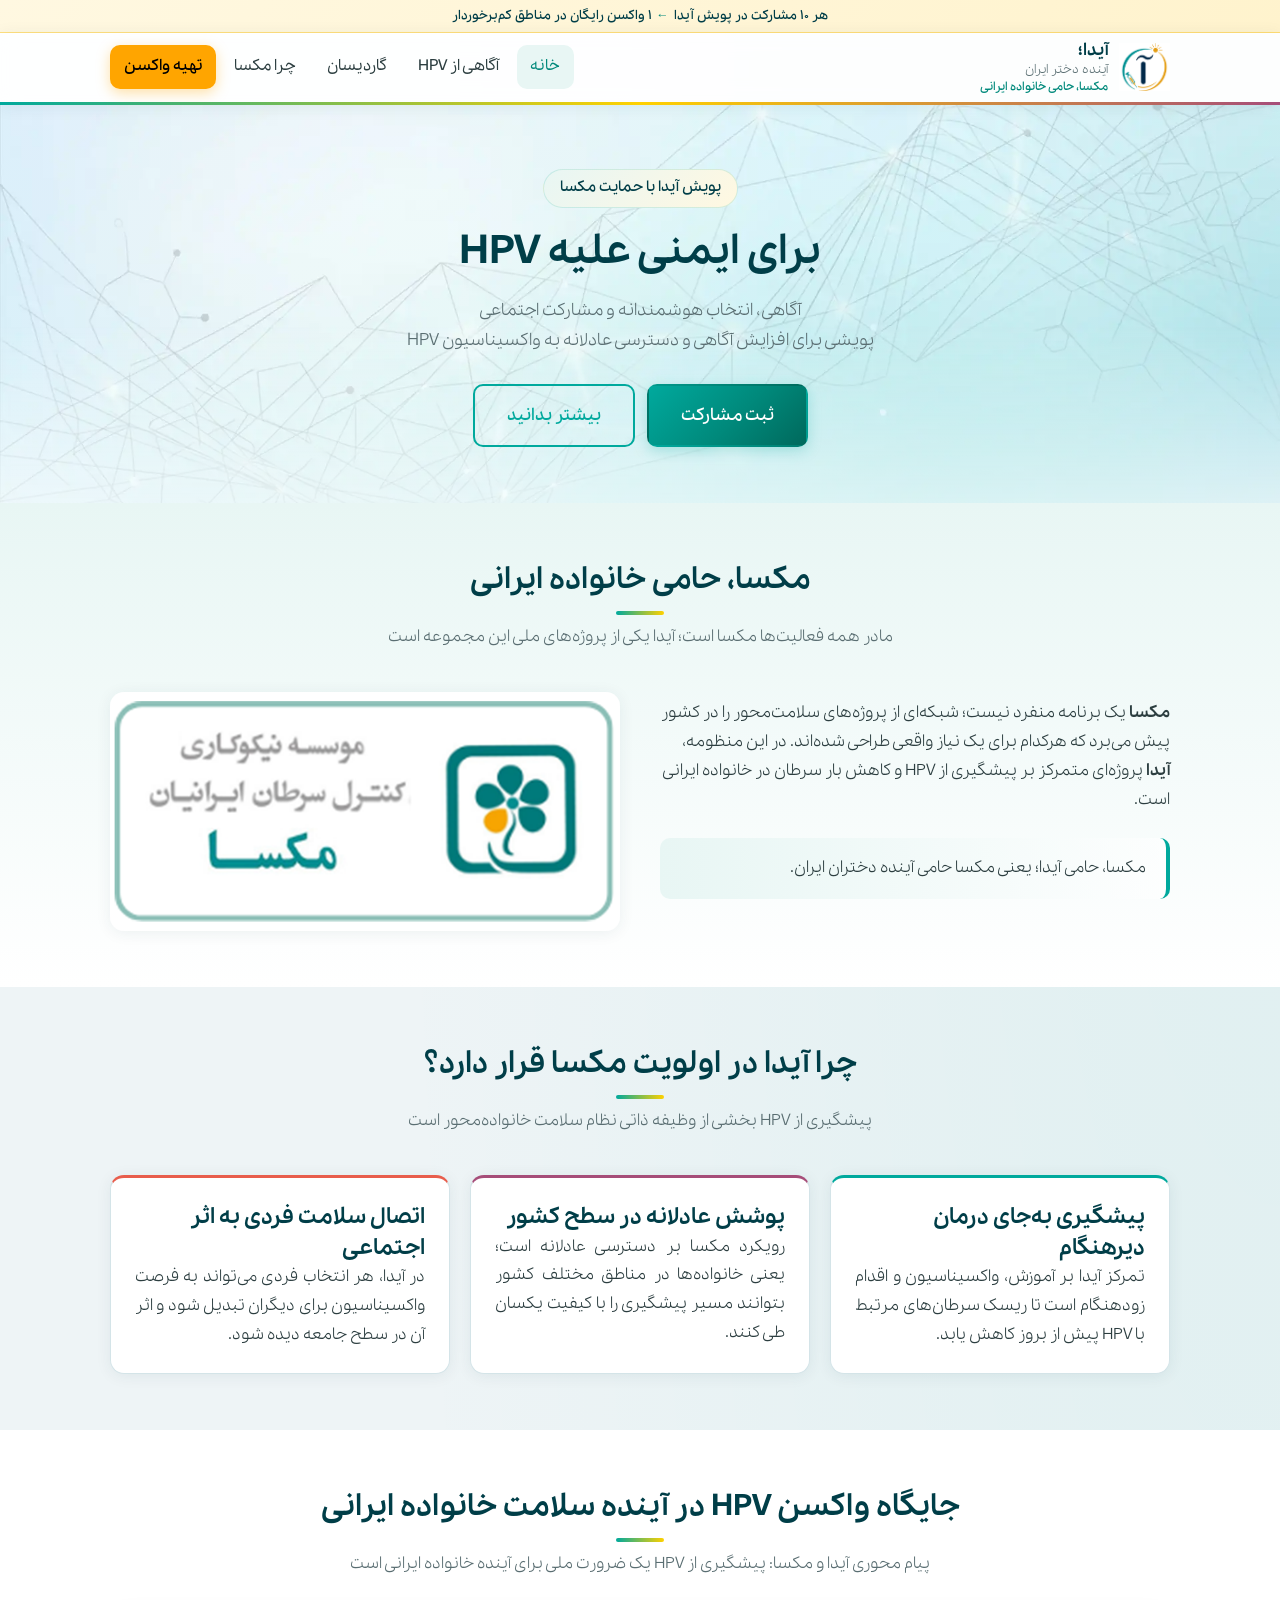
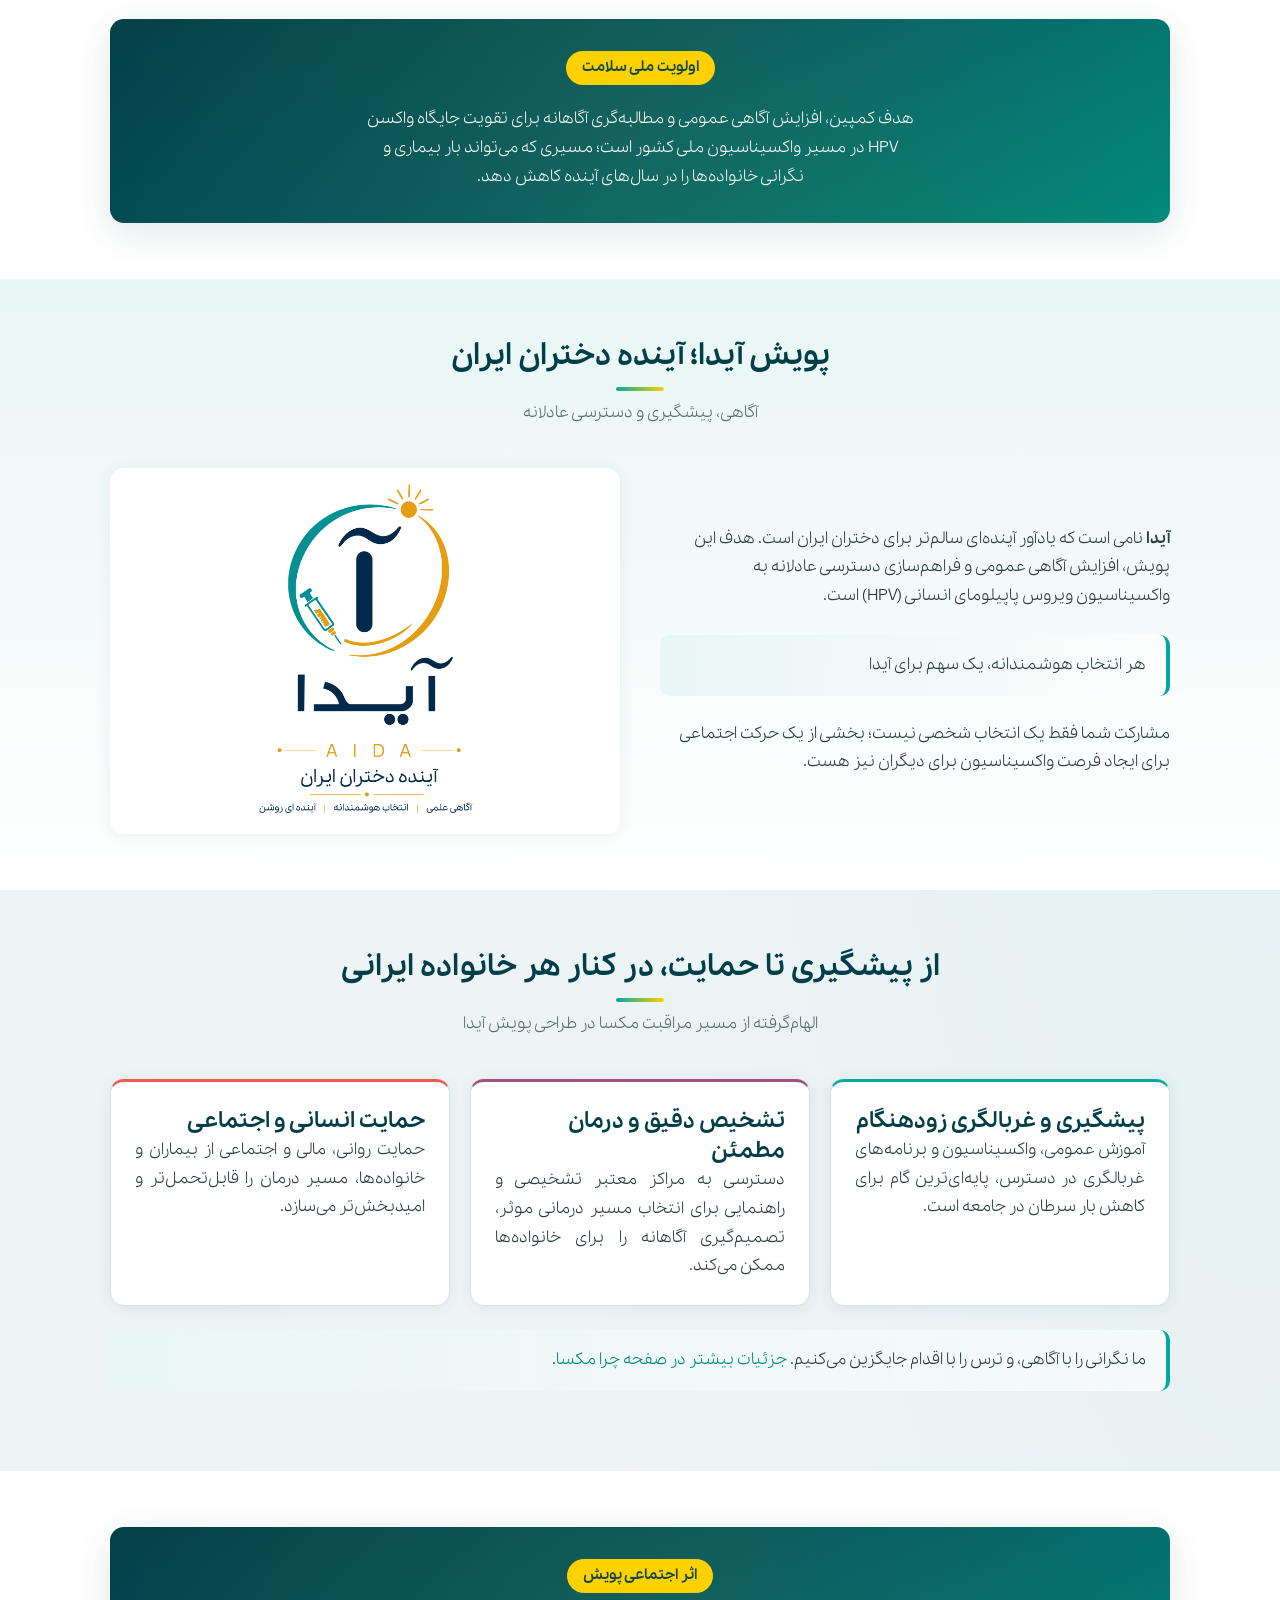
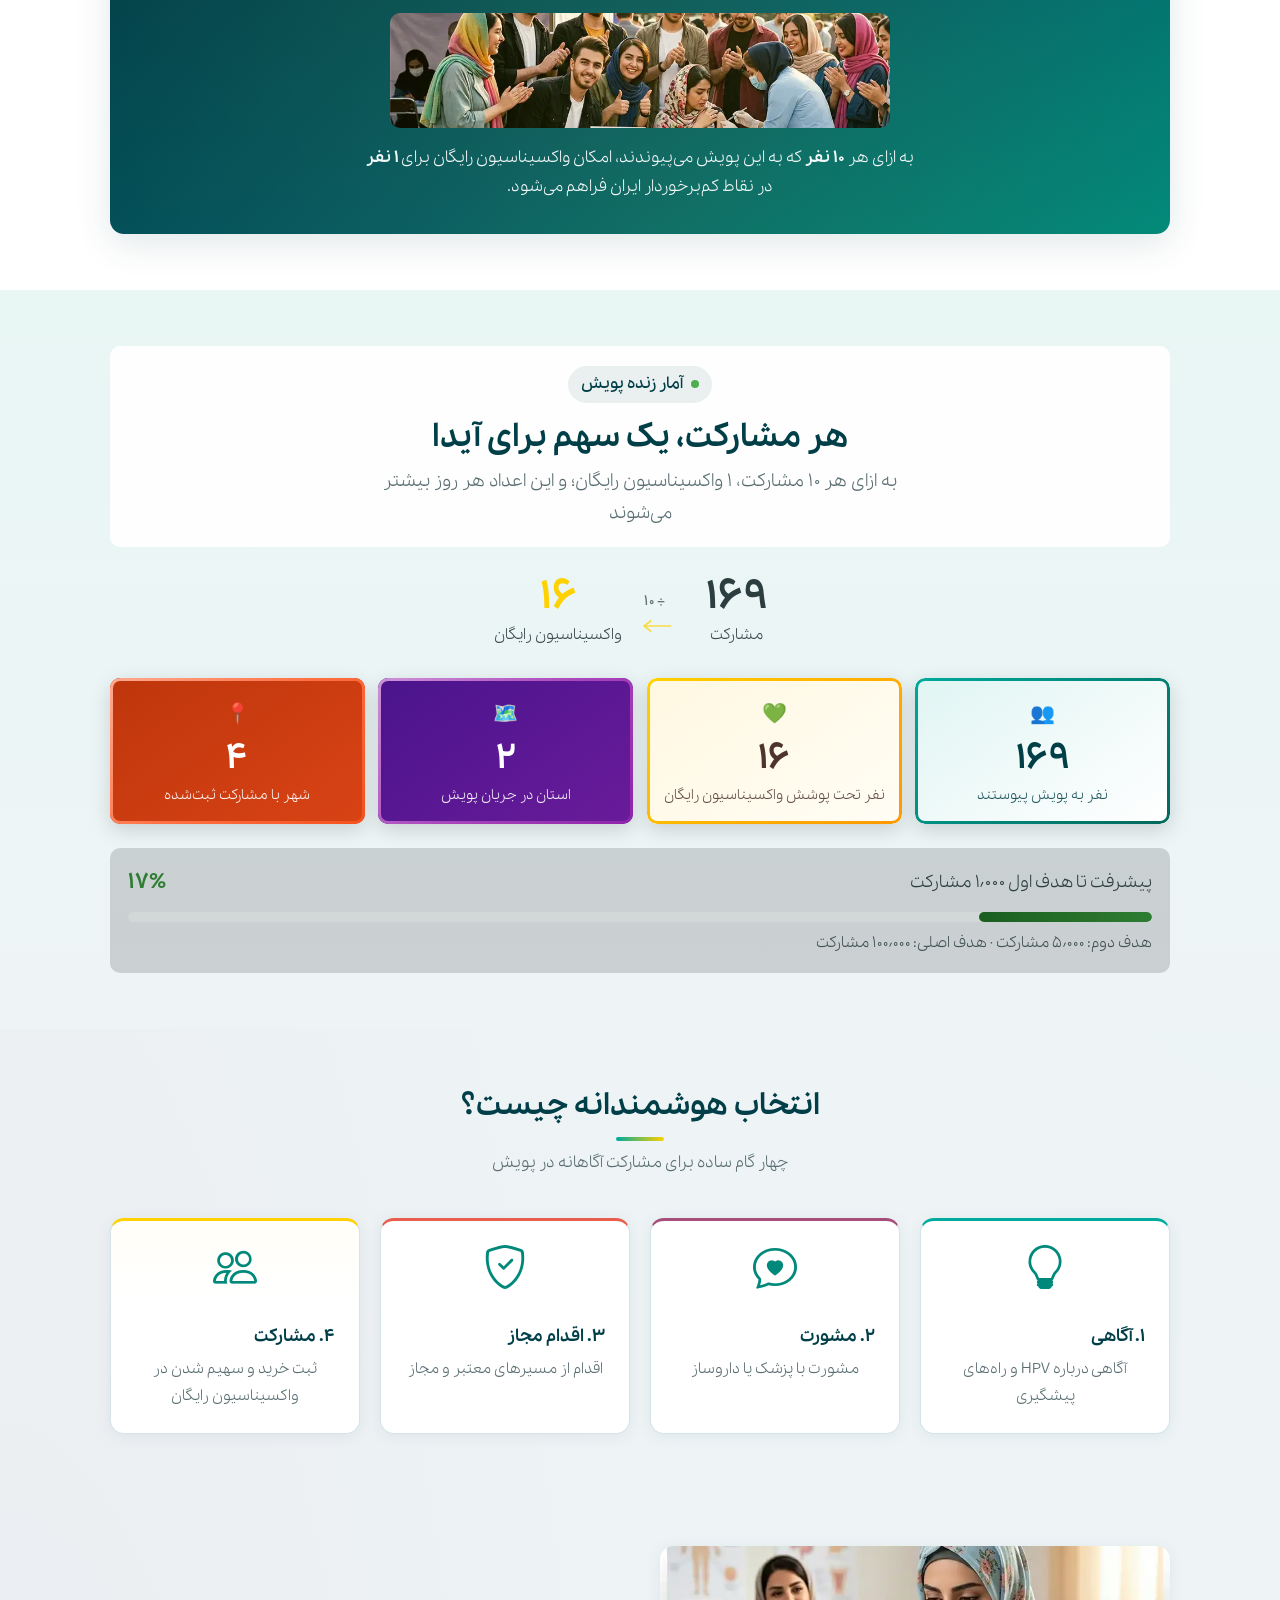
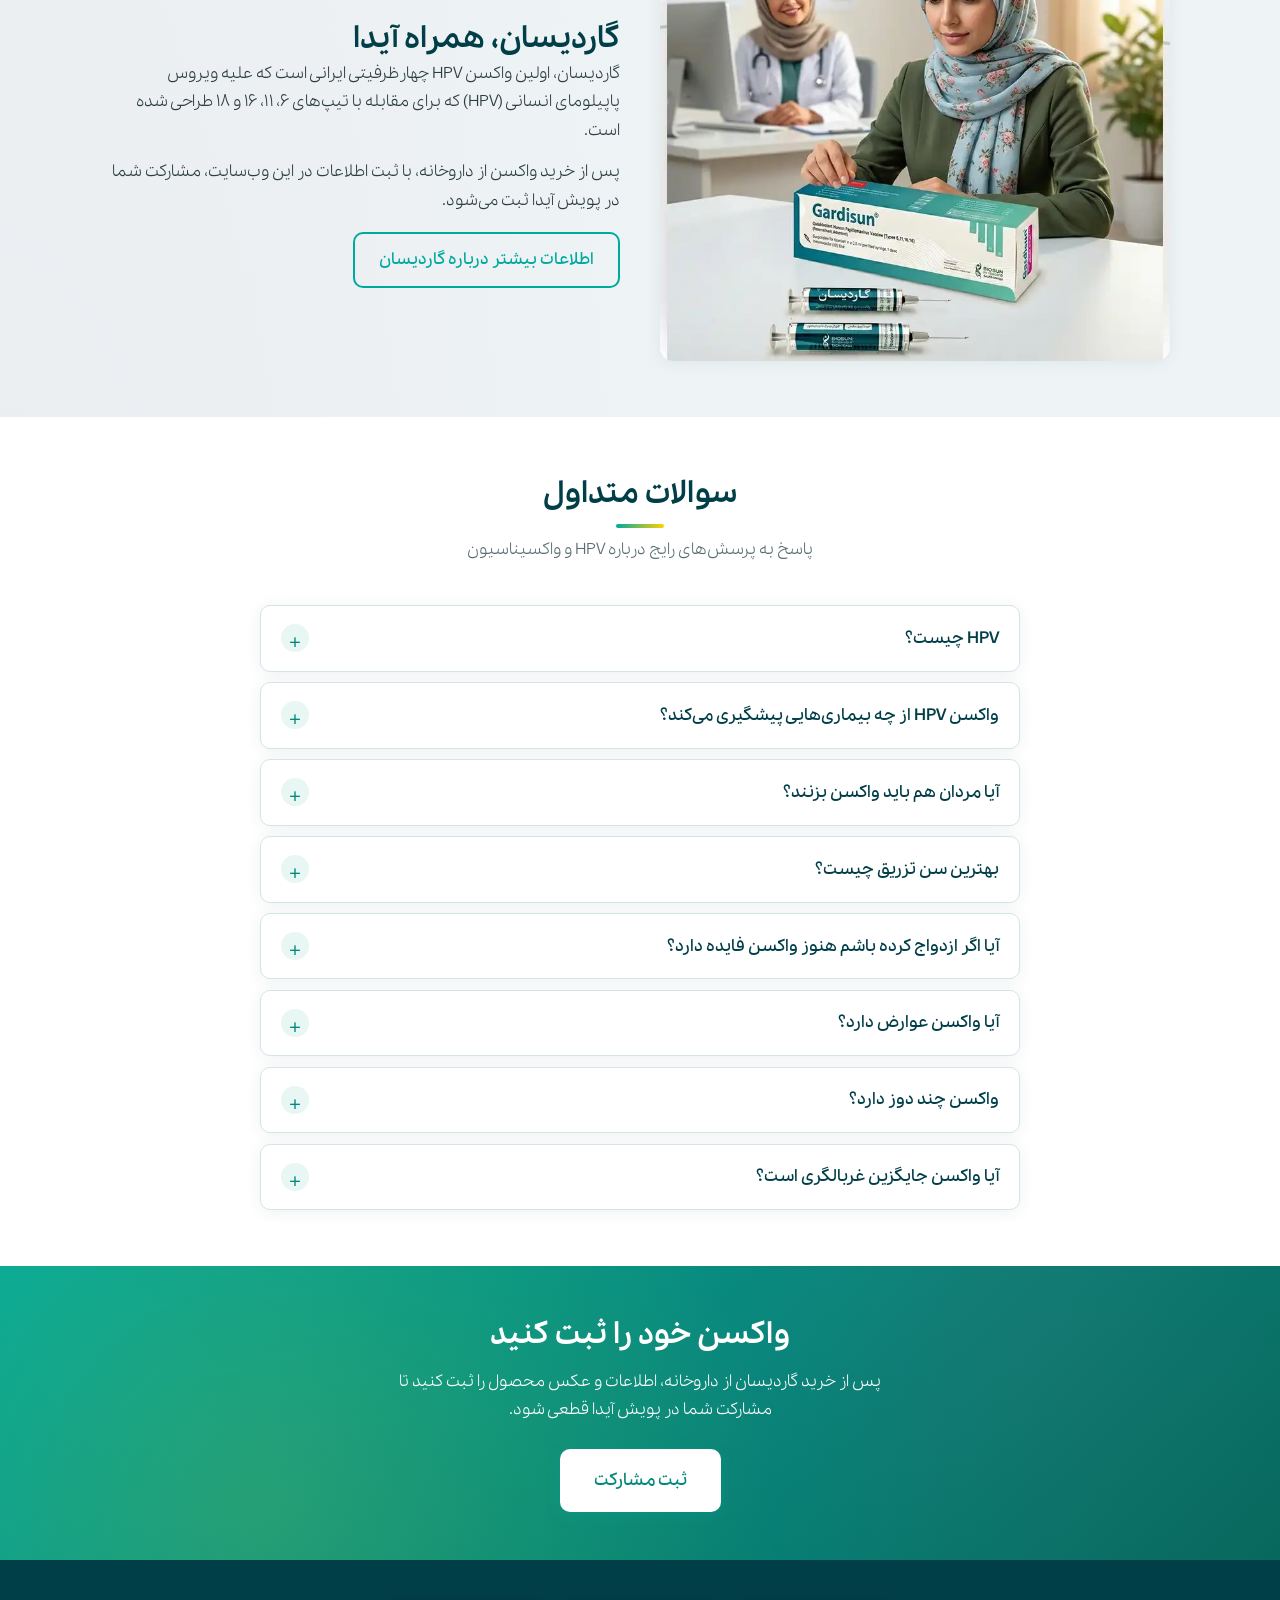
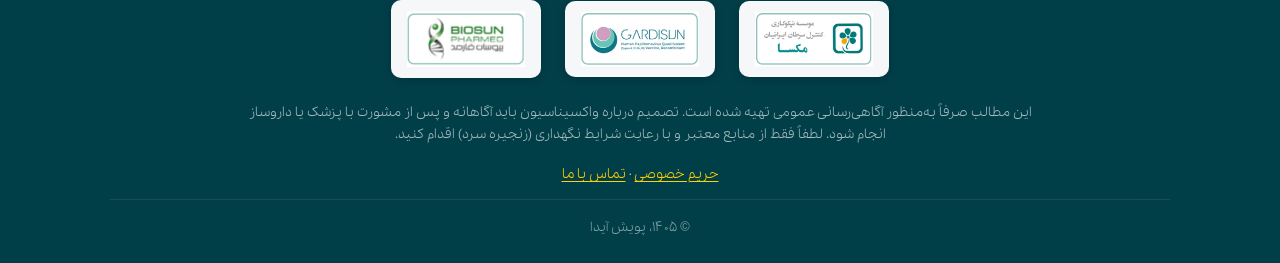
==== commit 104fee14: "﻿Expand Macsa presence across site with dedicated page and homepage sections. Co-authored-by: Cursor" ====
--- a/index.html
+++ b/index.html
@@ -4,7 +4,7 @@
   <meta charset="UTF-8">
   <meta name="viewport" content="width=device-width, initial-scale=1.0">
   <title>پویش آیدا، آینده دختران ایران</title>
-  <meta name="description" content="پویش آیدا با همراهی گاردیسان، برای ایجاد ایمنی علیه HPV. آگاهی، انتخاب هوشمندانه و مشارکت اجتماعی.">
+  <meta name="description" content="پویش آیدا با حمایت مکسا، برای ایجاد ایمنی علیه HPV. آگاهی، انتخاب هوشمندانه و مشارکت اجتماعی.">
   <link rel="canonical" href="https://www.iranaida.com/">
   <meta property="og:locale" content="fa_IR">
   <meta property="og:site_name" content="پویش آیدا">
@@ -55,6 +55,7 @@
           <span class="header__brand">
             <span class="header__brand-bold">آیدا؛</span>
             <span class="header__brand-light">آینده دختر ایران</span>
+            <span class="header__brand-support">مکسا، حامی خانواده ایرانی</span>
           </span>
         </a>
         <a href="pharmacies.html" class="header__cta-mobile header__link header__link--order">تهیه واکسن</a>
@@ -65,6 +66,7 @@
           <a href="index.html" class="header__link header__link--active">خانه</a>
           <a href="hpv.html" class="header__link">آگاهی از HPV</a>
           <a href="gardisun.html" class="header__link">گاردیسان</a>
+          <a href="why-macsa.html" class="header__link">چرا مکسا</a>
           <a href="pharmacies.html" class="header__link header__link--order">تهیه واکسن</a>
         </nav>
       </div>
@@ -78,12 +80,60 @@
         </picture>
         <div class="hero__overlay"></div>
         <div class="container hero__content">
-          <span class="hero__badge">پویش آیدا با همراهی گاردیسان</span>
+          <span class="hero__badge">پویش آیدا با حمایت مکسا</span>
           <h1 class="hero__title">برای ایمنی علیه HPV</h1>
           <p class="hero__desc">آگاهی، انتخاب هوشمندانه و مشارکت اجتماعی<br>پویشی برای افزایش آگاهی و دسترسی عادلانه به واکسیناسیون HPV</p>
           <div class="hero__actions">
             <a href="register.html" class="btn btn--primary btn--lg">ثبت مشارکت</a>
             <a href="hpv.html" class="btn btn--outline btn--lg">بیشتر بدانید</a>
+          </div>
+        </div>
+      </section>
+
+      <section class="section section--mint">
+        <div class="container">
+          <h2 class="section__title">مکسا، حامی خانواده ایرانی</h2>
+          <p class="section__subtitle">مادر همه فعالیت‌ها مکسا است؛ آیدا یکی از پروژه‌های ملی این مجموعه است</p>
+          <div class="split">
+            <div>
+              <p><strong>مکسا</strong> یک برنامه منفرد نیست؛ شبکه‌ای از پروژه‌های سلامت‌محور را در کشور پیش می‌برد که هرکدام برای یک نیاز واقعی طراحی شده‌اند. در این منظومه، <strong>آیدا</strong> پروژه‌ای متمرکز بر پیشگیری از HPV و کاهش بار سرطان در خانواده ایرانی است.</p>
+              <p class="notice">مکسا، حامی آیدا؛ یعنی مکسا حامی آینده دختران ایران.</p>
+            </div>
+            <div class="split__image">
+              <img src="assets/images/logos/logo-macsa.png" alt="لوگو مکسا">
+            </div>
+          </div>
+        </div>
+      </section>
+
+      <section class="section">
+        <div class="container">
+          <h2 class="section__title">چرا آیدا در اولویت مکسا قرار دارد؟</h2>
+          <p class="section__subtitle">پیشگیری از HPV بخشی از وظیفه ذاتی نظام سلامت خانواده‌محور است</p>
+          <div class="card-grid card-grid--3">
+            <article class="card">
+              <h3>پیشگیری به‌جای درمان دیرهنگام</h3>
+              <p>تمرکز آیدا بر آموزش، واکسیناسیون و اقدام زودهنگام است تا ریسک سرطان‌های مرتبط با HPV پیش از بروز کاهش یابد.</p>
+            </article>
+            <article class="card">
+              <h3>پوشش عادلانه در سطح کشور</h3>
+              <p>رویکرد مکسا بر دسترسی عادلانه است؛ یعنی خانواده‌ها در مناطق مختلف کشور بتوانند مسیر پیشگیری را با کیفیت یکسان طی کنند.</p>
+            </article>
+            <article class="card">
+              <h3>اتصال سلامت فردی به اثر اجتماعی</h3>
+              <p>در آیدا، هر انتخاب فردی می‌تواند به فرصت واکسیناسیون برای دیگران تبدیل شود و اثر آن در سطح جامعه دیده شود.</p>
+            </article>
+          </div>
+        </div>
+      </section>
+
+      <section class="section section--alt">
+        <div class="container">
+          <h2 class="section__title">جایگاه واکسن HPV در آینده سلامت خانواده ایرانی</h2>
+          <p class="section__subtitle">پیام محوری آیدا و مکسا: پیشگیری از HPV یک ضرورت ملی برای آینده خانواده ایرانی است</p>
+          <div class="impact-box">
+            <span class="impact-box__label">اولویت ملی سلامت</span>
+            <p>هدف کمپین، افزایش آگاهی عمومی و مطالبه‌گری آگاهانه برای تقویت جایگاه واکسن HPV در مسیر واکسیناسیون ملی کشور است؛ مسیری که می‌تواند بار بیماری و نگرانی خانواده‌ها را در سال‌های آینده کاهش دهد.</p>
           </div>
         </div>
       </section>
@@ -105,6 +155,28 @@
         </div>
       </section>
 
+      <section class="section">
+        <div class="container">
+          <h2 class="section__title">از پیشگیری تا حمایت، در کنار هر خانواده ایرانی</h2>
+          <p class="section__subtitle">الهام‌گرفته از مسیر مراقبت مکسا در طراحی پویش آیدا</p>
+          <div class="card-grid card-grid--3">
+            <article class="card">
+              <h3>پیشگیری و غربالگری زودهنگام</h3>
+              <p>آموزش عمومی، واکسیناسیون و برنامه‌های غربالگری در دسترس، پایه‌ای‌ترین گام برای کاهش بار سرطان در جامعه است.</p>
+            </article>
+            <article class="card">
+              <h3>تشخیص دقیق و درمان مطمئن</h3>
+              <p>دسترسی به مراکز معتبر تشخیصی و راهنمایی برای انتخاب مسیر درمانی موثر، تصمیم‌گیری آگاهانه را برای خانواده‌ها ممکن می‌کند.</p>
+            </article>
+            <article class="card">
+              <h3>حمایت انسانی و اجتماعی</h3>
+              <p>حمایت روانی، مالی و اجتماعی از بیماران و خانواده‌ها، مسیر درمان را قابل‌تحمل‌تر و امیدبخش‌تر می‌سازد.</p>
+            </article>
+          </div>
+          <p class="notice">ما نگرانی را با آگاهی، و ترس را با اقدام جایگزین می‌کنیم. <a href="why-macsa.html">جزئیات بیشتر در صفحه چرا مکسا</a>.</p>
+        </div>
+      </section>
+
       <section class="section section--alt">
         <div class="container">
           <div class="impact-box">
@@ -257,6 +329,10 @@
       <a href="gardisun.html" class="bottom-nav__item">
         <svg viewBox="0 0 24 24"><path d="M12 2L2 7l10 5 10-5-10-5z"/><path d="M2 17l10 5 10-5M2 12l10 5 10-5"/></svg>
         <span>گاردیسان</span>
+      </a>
+      <a href="why-macsa.html" class="bottom-nav__item">
+        <svg viewBox="0 0 24 24"><path d="M12 3l3 6h6l-4.5 4 1.7 6.5L12 16l-6.2 3.5L7.5 13 3 9h6z"/></svg>
+        <span>مکسا</span>
       </a>
       <a href="register.html" class="bottom-nav__item bottom-nav__item--cta">
         <svg viewBox="0 0 24 24"><path d="M12 5v14M5 12h14"/></svg>
--- a/assets/css/components.css
+++ b/assets/css/components.css
@@ -56,6 +56,12 @@
   color: var(--color-text-muted);
 }
 
+.header__brand-support {
+  font-weight: 600;
+  font-size: 0.72rem;
+  color: var(--color-primary-dark);
+}
+
 .campaign-bar {
   background: linear-gradient(135deg, #fff8e1 0%, #fff3cd 100%);
   border-bottom: 1px solid rgba(255, 193, 7, 0.45);
@@ -172,6 +178,10 @@
 
   .header__brand-light {
     font-size: 0.68rem;
+  }
+
+  .header__brand-support {
+    font-size: 0.6rem;
   }
 
   .campaign-bar {
@@ -941,7 +951,7 @@
     gap: 0.2rem;
     padding: 0.45rem 0.25rem;
     color: var(--color-text-muted);
-    font-size: 0.68rem;
+    font-size: 0.64rem;
     font-weight: 600;
     text-decoration: none;
     position: relative;
@@ -991,6 +1001,36 @@
   .bottom-nav__item--cta.bottom-nav__item--active svg {
     background: linear-gradient(135deg, #00897b 0%, #00695c 100%);
   }
+}
+
+.macsa-hero {
+  text-align: center;
+  max-width: 900px;
+  margin: 0 auto;
+}
+
+.macsa-hero h1 {
+  margin: 0 auto 0.75rem;
+  max-width: 28ch;
+}
+
+.macsa-hero p {
+  max-width: 760px;
+  margin: 0 auto;
+  color: var(--color-text);
+}
+
+.macsa-impact-title {
+  color: #fff;
+  margin-top: 0.15rem;
+}
+
+.macsa-mini-cards {
+  margin-top: 1.25rem;
+}
+
+.macsa-mini-cards .card {
+  border-top-color: var(--color-accent);
 }
 
 /* ── Live stats board ── */
@@ -2361,19 +2401,16 @@
   color: var(--color-primary-darker);
 }
 
-.pharmacy-badge--stock.pharmacy-badge--high {
+.pharmacy-badge--available {
   background: #e8f5e9;
   color: var(--color-success);
-}
-
-.pharmacy-badge--stock.pharmacy-badge--medium {
-  background: var(--color-accent-soft);
-  color: #8a6d00;
-}
-
-.pharmacy-badge--stock.pharmacy-badge--low {
-  background: #fff3e0;
-  color: #e65100;
+  gap: 0.3rem;
+}
+
+.pharmacy-badge__check {
+  width: 0.85rem;
+  height: 0.85rem;
+  flex-shrink: 0;
 }
 
 .pharmacy-card__body {
@@ -2381,10 +2418,6 @@
   color: var(--color-text-muted);
   font-size: 0.92rem;
   line-height: 1.75;
-}
-
-.pharmacy-card__stock strong {
-  color: var(--color-text);
 }
 
 .pharmacy-card__actions {
@@ -2399,6 +2432,23 @@
   text-align: center;
   padding: 0.55rem 0.75rem;
   font-size: 0.88rem;
+}
+
+.pharmacy-card__phone-wrap {
+  display: inline-flex;
+  align-items: center;
+  justify-content: center;
+  gap: 0.35rem;
+  direction: rtl;
+  unicode-bidi: isolate;
+}
+
+.pharmacy-phone {
+  direction: ltr;
+  unicode-bidi: isolate;
+  display: inline-block;
+  font-weight: 600;
+  letter-spacing: 0.02em;
 }
 
 .pharmacy-empty {
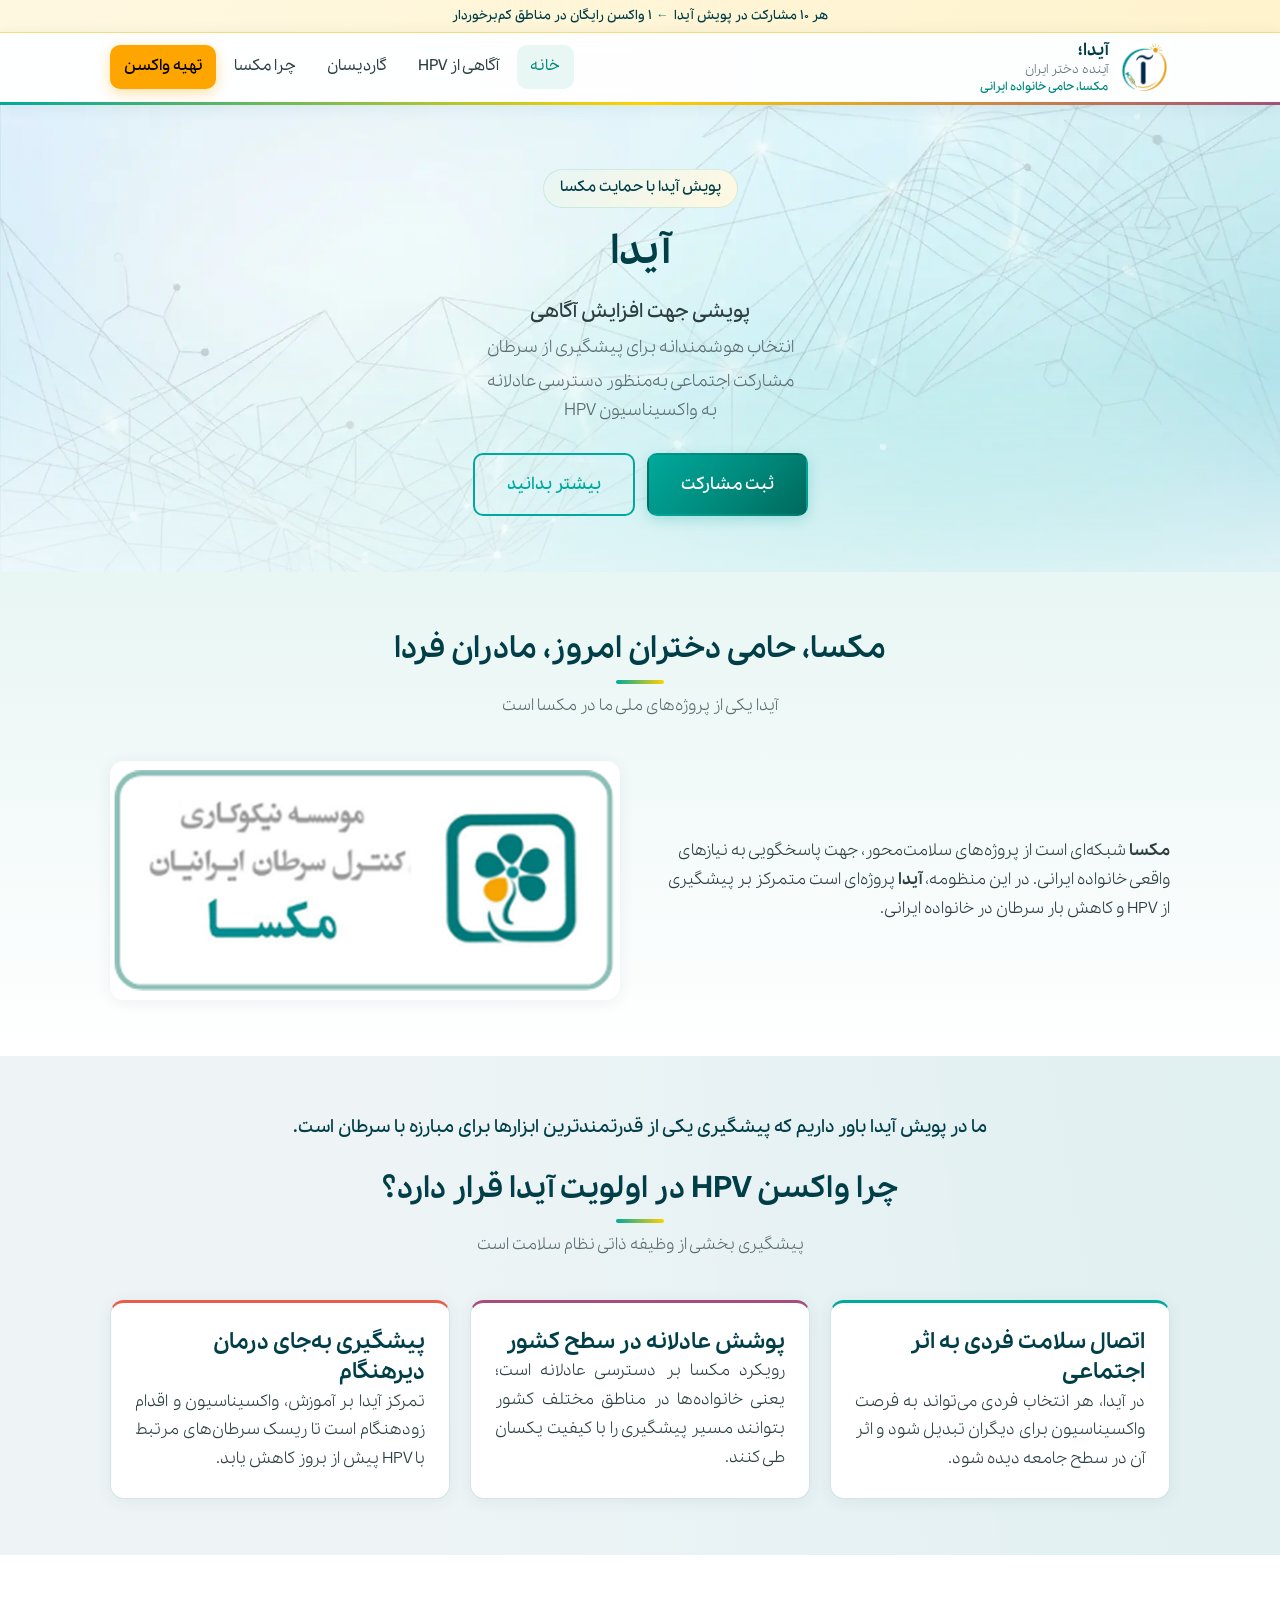
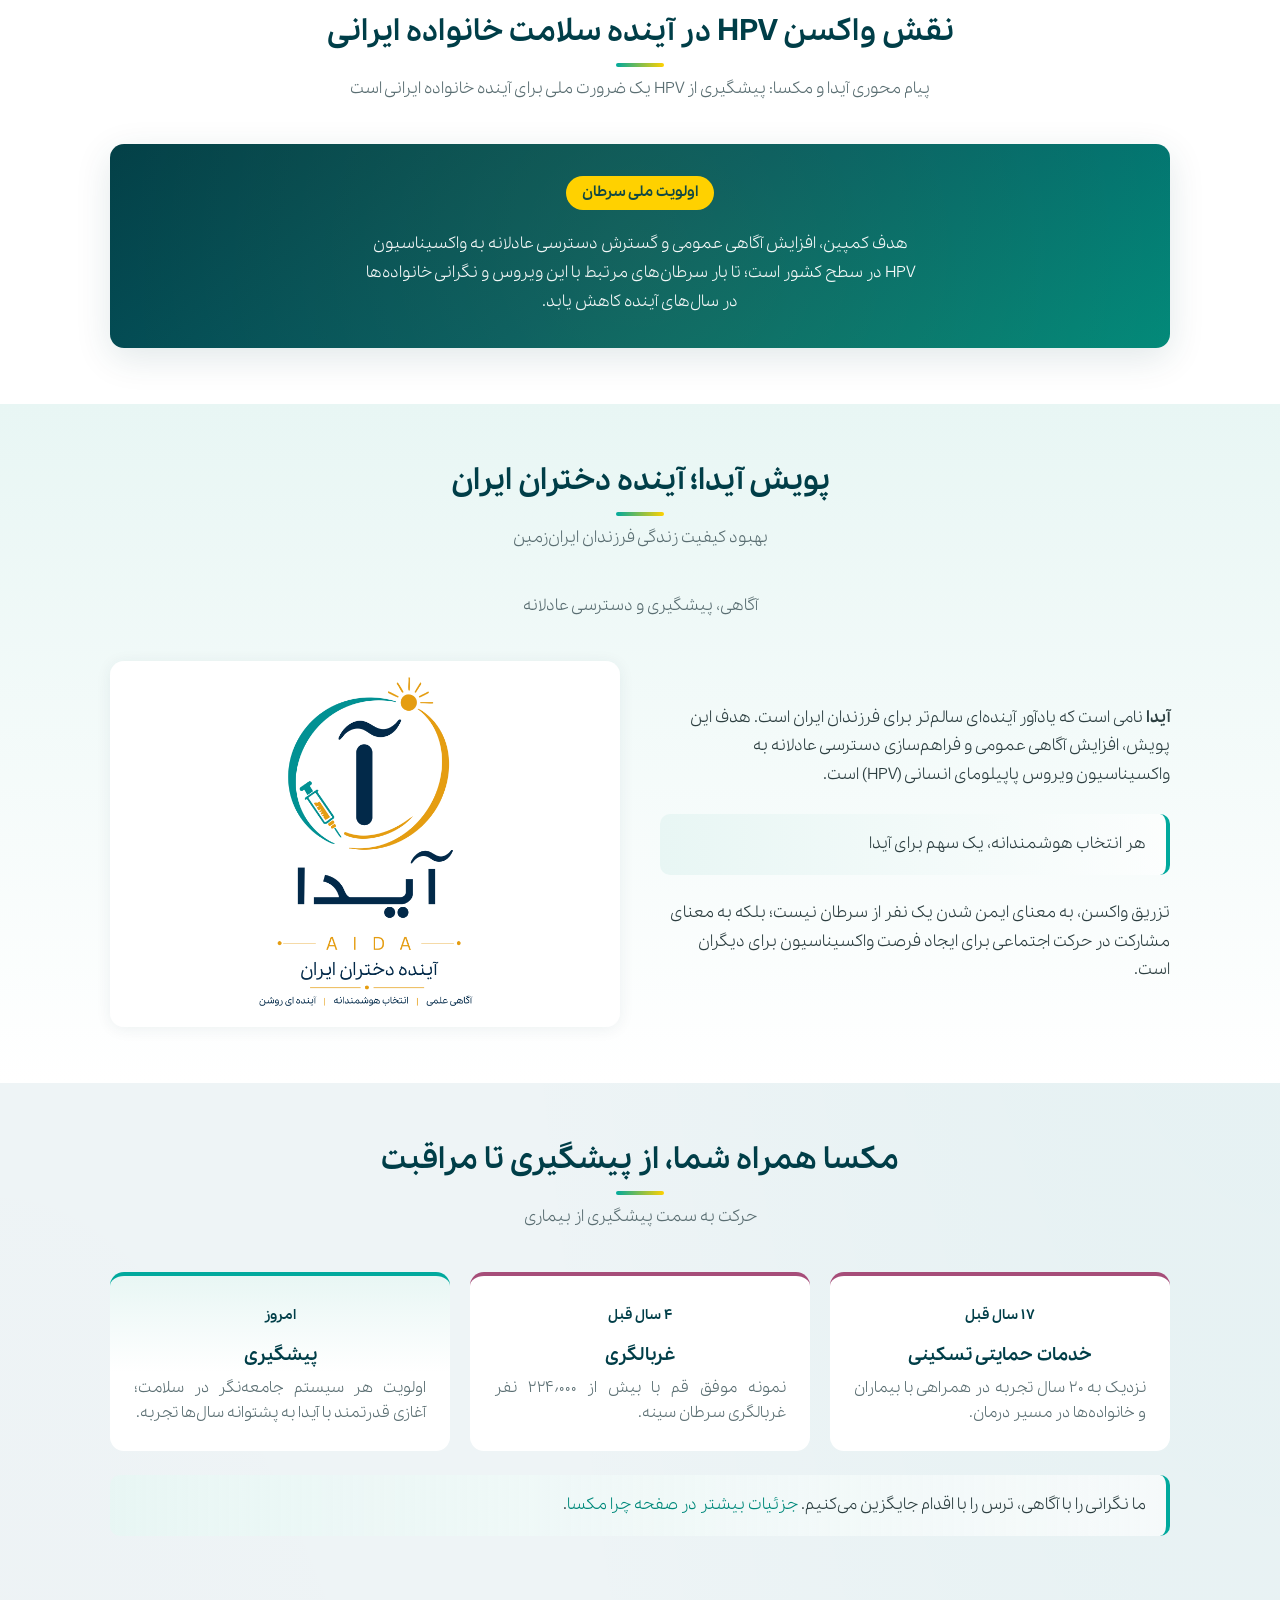
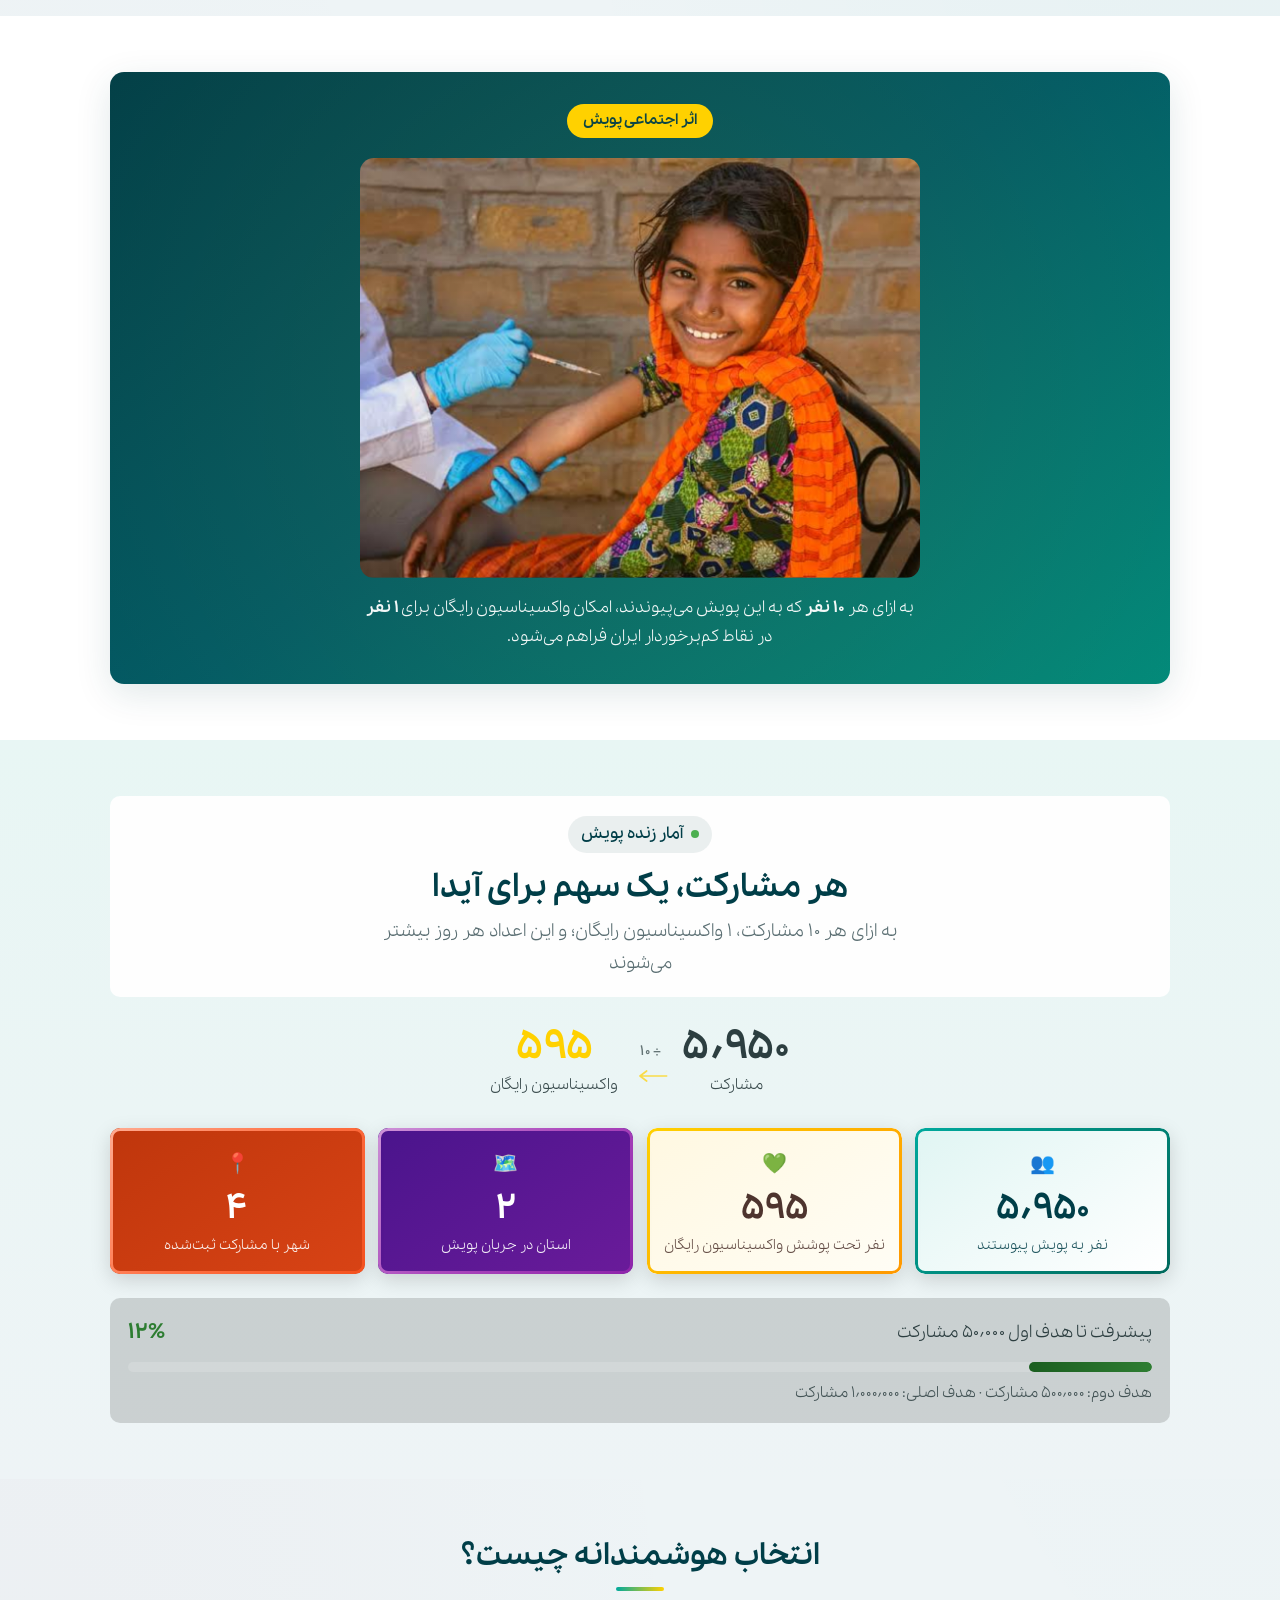
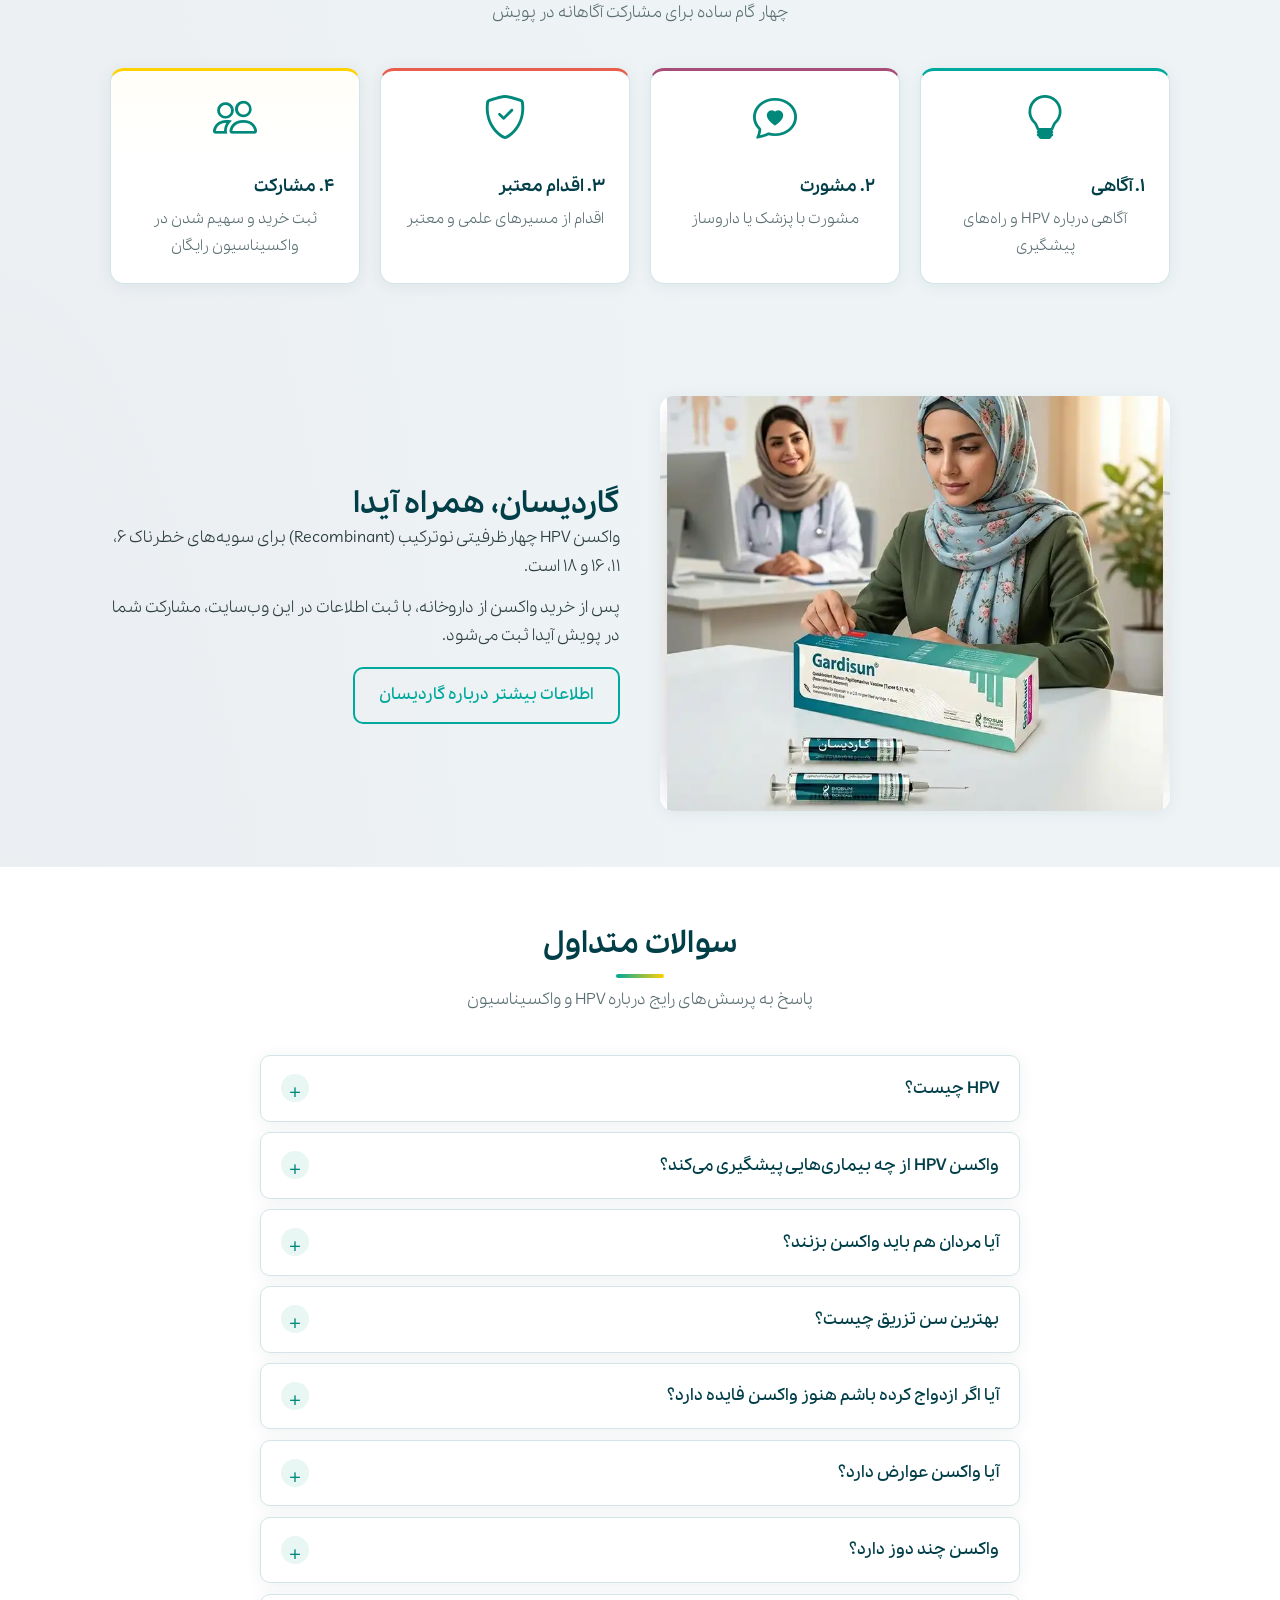
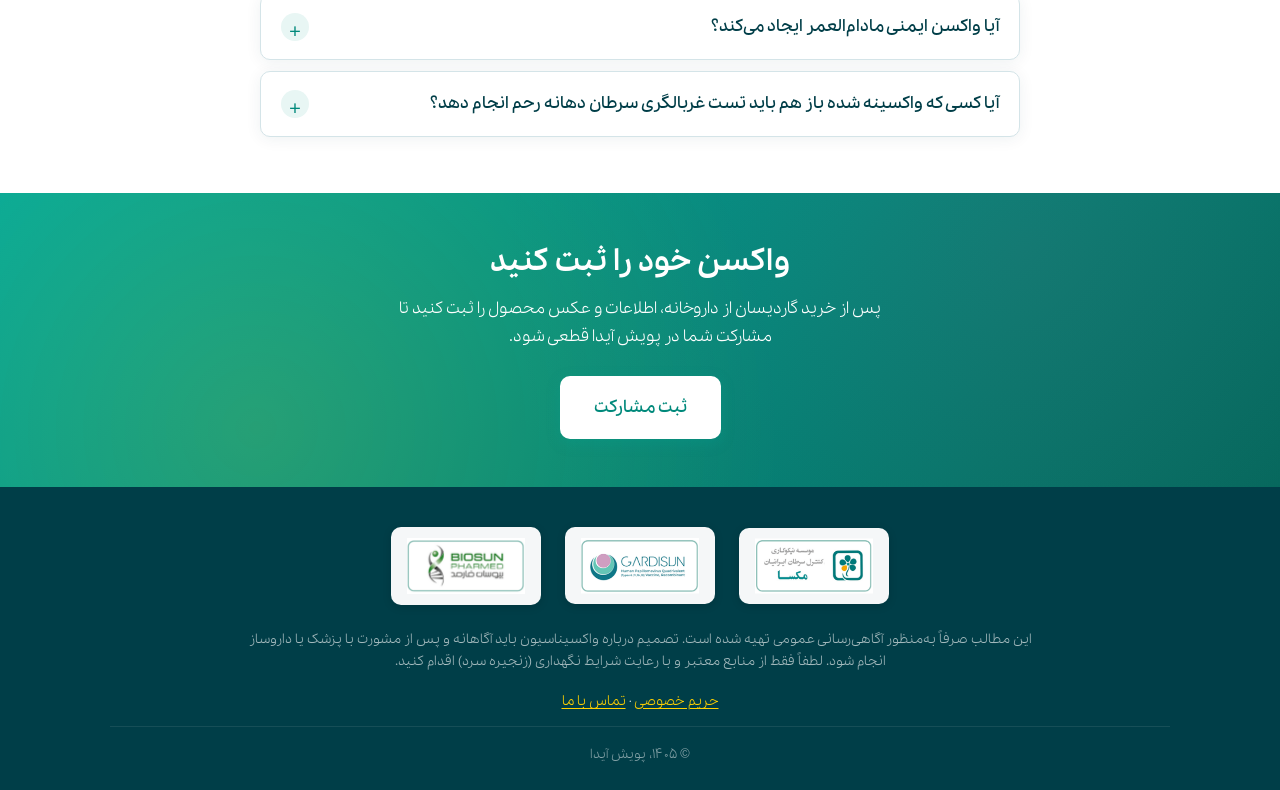
==== commit 5e8ddcd1: "Apply client Word doc updates across site content and pharmacy navigation. Co-authored-by: Cursor <c" ====
--- a/index.html
+++ b/index.html
@@ -4,7 +4,7 @@
   <meta charset="UTF-8">
   <meta name="viewport" content="width=device-width, initial-scale=1.0">
   <title>پویش آیدا، آینده دختران ایران</title>
-  <meta name="description" content="پویش آیدا با حمایت مکسا، برای ایجاد ایمنی علیه HPV. آگاهی، انتخاب هوشمندانه و مشارکت اجتماعی.">
+  <meta name="description" content="پویش آیدا — پویشی جهت افزایش آگاهی، انتخاب هوشمندانه برای پیشگیری از سرطان و دسترسی عادلانه به واکسیناسیون HPV.">
   <link rel="canonical" href="https://www.iranaida.com/">
   <meta property="og:locale" content="fa_IR">
   <meta property="og:site_name" content="پویش آیدا">
@@ -81,8 +81,12 @@
         <div class="hero__overlay"></div>
         <div class="container hero__content">
           <span class="hero__badge">پویش آیدا با حمایت مکسا</span>
-          <h1 class="hero__title">برای ایمنی علیه HPV</h1>
-          <p class="hero__desc">آگاهی، انتخاب هوشمندانه و مشارکت اجتماعی<br>پویشی برای افزایش آگاهی و دسترسی عادلانه به واکسیناسیون HPV</p>
+          <h1 class="hero__title">آیدا</h1>
+          <div class="hero__intro">
+            <p>پویشی جهت افزایش آگاهی</p>
+            <p>انتخاب هوشمندانه برای پیشگیری از سرطان</p>
+            <p>مشارکت اجتماعی به‌منظور دسترسی عادلانه<br>به واکسیناسیون HPV</p>
+          </div>
           <div class="hero__actions">
             <a href="register.html" class="btn btn--primary btn--lg">ثبت مشارکت</a>
             <a href="hpv.html" class="btn btn--outline btn--lg">بیشتر بدانید</a>
@@ -92,12 +96,11 @@
 
       <section class="section section--mint">
         <div class="container">
-          <h2 class="section__title">مکسا، حامی خانواده ایرانی</h2>
-          <p class="section__subtitle">مادر همه فعالیت‌ها مکسا است؛ آیدا یکی از پروژه‌های ملی این مجموعه است</p>
+          <h2 class="section__title">مکسا، حامی دختران امروز، مادران فردا</h2>
+          <p class="section__subtitle">آیدا یکی از پروژه‌های ملی ما در مکسا است</p>
           <div class="split">
             <div>
-              <p><strong>مکسا</strong> یک برنامه منفرد نیست؛ شبکه‌ای از پروژه‌های سلامت‌محور را در کشور پیش می‌برد که هرکدام برای یک نیاز واقعی طراحی شده‌اند. در این منظومه، <strong>آیدا</strong> پروژه‌ای متمرکز بر پیشگیری از HPV و کاهش بار سرطان در خانواده ایرانی است.</p>
-              <p class="notice">مکسا، حامی آیدا؛ یعنی مکسا حامی آینده دختران ایران.</p>
+              <p><strong>مکسا</strong> شبکه‌ای است از پروژه‌های سلامت‌محور، جهت پاسخگویی به نیازهای واقعی خانواده ایرانی. در این منظومه، <strong>آیدا</strong> پروژه‌ای است متمرکز بر پیشگیری از HPV و کاهش بار سرطان در خانواده ایرانی.</p>
             </div>
             <div class="split__image">
               <img src="assets/images/logos/logo-macsa.png" alt="لوگو مکسا">
@@ -108,32 +111,33 @@
 
       <section class="section">
         <div class="container">
-          <h2 class="section__title">چرا آیدا در اولویت مکسا قرار دارد؟</h2>
-          <p class="section__subtitle">پیشگیری از HPV بخشی از وظیفه ذاتی نظام سلامت خانواده‌محور است</p>
+          <p class="section__lead">ما در پویش آیدا باور داریم که پیشگیری یکی از قدرتمندترین ابزارها برای مبارزه با سرطان است.</p>
+          <h2 class="section__title">چرا واکسن HPV در اولویت آیدا قرار دارد؟</h2>
+          <p class="section__subtitle">پیشگیری بخشی از وظیفه ذاتی نظام سلامت است</p>
           <div class="card-grid card-grid--3">
+            <article class="card">
+              <h3>اتصال سلامت فردی به اثر اجتماعی</h3>
+              <p>در آیدا، هر انتخاب فردی می‌تواند به فرصت واکسیناسیون برای دیگران تبدیل شود و اثر آن در سطح جامعه دیده شود.</p>
+            </article>
+            <article class="card">
+              <h3>پوشش عادلانه در سطح کشور</h3>
+              <p>رویکرد مکسا بر دسترسی عادلانه است؛ یعنی خانواده‌ها در مناطق مختلف کشور بتوانند مسیر پیشگیری را با کیفیت یکسان طی کنند.</p>
+            </article>
             <article class="card">
               <h3>پیشگیری به‌جای درمان دیرهنگام</h3>
               <p>تمرکز آیدا بر آموزش، واکسیناسیون و اقدام زودهنگام است تا ریسک سرطان‌های مرتبط با HPV پیش از بروز کاهش یابد.</p>
             </article>
-            <article class="card">
-              <h3>پوشش عادلانه در سطح کشور</h3>
-              <p>رویکرد مکسا بر دسترسی عادلانه است؛ یعنی خانواده‌ها در مناطق مختلف کشور بتوانند مسیر پیشگیری را با کیفیت یکسان طی کنند.</p>
-            </article>
-            <article class="card">
-              <h3>اتصال سلامت فردی به اثر اجتماعی</h3>
-              <p>در آیدا، هر انتخاب فردی می‌تواند به فرصت واکسیناسیون برای دیگران تبدیل شود و اثر آن در سطح جامعه دیده شود.</p>
-            </article>
           </div>
         </div>
       </section>
 
       <section class="section section--alt">
         <div class="container">
-          <h2 class="section__title">جایگاه واکسن HPV در آینده سلامت خانواده ایرانی</h2>
+          <h2 class="section__title">نقش واکسن HPV در آینده سلامت خانواده ایرانی</h2>
           <p class="section__subtitle">پیام محوری آیدا و مکسا: پیشگیری از HPV یک ضرورت ملی برای آینده خانواده ایرانی است</p>
           <div class="impact-box">
-            <span class="impact-box__label">اولویت ملی سلامت</span>
-            <p>هدف کمپین، افزایش آگاهی عمومی و مطالبه‌گری آگاهانه برای تقویت جایگاه واکسن HPV در مسیر واکسیناسیون ملی کشور است؛ مسیری که می‌تواند بار بیماری و نگرانی خانواده‌ها را در سال‌های آینده کاهش دهد.</p>
+            <span class="impact-box__label">اولویت ملی سرطان</span>
+            <p>هدف کمپین، افزایش آگاهی عمومی و گسترش دسترسی عادلانه به واکسیناسیون HPV در سطح کشور است؛ تا بار سرطان‌های مرتبط با این ویروس و نگرانی خانواده‌ها در سال‌های آینده کاهش یابد.</p>
           </div>
         </div>
       </section>
@@ -141,12 +145,13 @@
       <section class="section section--mint">
         <div class="container">
           <h2 class="section__title">پویش آیدا؛ آینده دختران ایران</h2>
+          <p class="section__subtitle">بهبود کیفیت زندگی فرزندان ایران‌زمین</p>
           <p class="section__subtitle">آگاهی، پیشگیری و دسترسی عادلانه</p>
           <div class="split">
             <div>
-              <p><strong>آیدا</strong> نامی است که یادآور آینده‌ای سالم‌تر برای دختران ایران است. هدف این پویش، افزایش آگاهی عمومی و فراهم‌سازی دسترسی عادلانه به واکسیناسیون ویروس پاپیلومای انسانی (HPV) است.</p>
+              <p><strong>آیدا</strong> نامی است که یادآور آینده‌ای سالم‌تر برای فرزندان ایران است. هدف این پویش، افزایش آگاهی عمومی و فراهم‌سازی دسترسی عادلانه به واکسیناسیون ویروس پاپیلومای انسانی (HPV) است.</p>
               <p class="notice">هر انتخاب هوشمندانه، یک سهم برای آیدا</p>
-              <p>مشارکت شما فقط یک انتخاب شخصی نیست؛ بخشی از یک حرکت اجتماعی برای ایجاد فرصت واکسیناسیون برای دیگران نیز هست.</p>
+              <p>تزریق واکسن، به معنای ایمن شدن یک نفر از سرطان نیست؛ بلکه به معنای مشارکت در حرکت اجتماعی برای ایجاد فرصت واکسیناسیون برای دیگران است.</p>
             </div>
             <div class="split__image">
               <img src="assets/images/logos/logo-aida.png" alt="لوگو پویش آیدا">
@@ -157,23 +162,26 @@
 
       <section class="section">
         <div class="container">
-          <h2 class="section__title">از پیشگیری تا حمایت، در کنار هر خانواده ایرانی</h2>
-          <p class="section__subtitle">الهام‌گرفته از مسیر مراقبت مکسا در طراحی پویش آیدا</p>
-          <div class="card-grid card-grid--3">
-            <article class="card">
-              <h3>پیشگیری و غربالگری زودهنگام</h3>
-              <p>آموزش عمومی، واکسیناسیون و برنامه‌های غربالگری در دسترس، پایه‌ای‌ترین گام برای کاهش بار سرطان در جامعه است.</p>
-            </article>
-            <article class="card">
-              <h3>تشخیص دقیق و درمان مطمئن</h3>
-              <p>دسترسی به مراکز معتبر تشخیصی و راهنمایی برای انتخاب مسیر درمانی موثر، تصمیم‌گیری آگاهانه را برای خانواده‌ها ممکن می‌کند.</p>
-            </article>
-            <article class="card">
-              <h3>حمایت انسانی و اجتماعی</h3>
-              <p>حمایت روانی، مالی و اجتماعی از بیماران و خانواده‌ها، مسیر درمان را قابل‌تحمل‌تر و امیدبخش‌تر می‌سازد.</p>
-            </article>
-          </div>
-          <p class="notice">ما نگرانی را با آگاهی، و ترس را با اقدام جایگزین می‌کنیم. <a href="why-macsa.html">جزئیات بیشتر در صفحه چرا مکسا</a>.</p>
+          <h2 class="section__title">مکسا همراه شما، از پیشگیری تا مراقبت</h2>
+          <p class="section__subtitle">حرکت به سمت پیشگیری از بیماری</p>
+          <div class="macsa-timeline">
+            <article class="macsa-timeline__item">
+              <span class="macsa-timeline__when">۱۷ سال قبل</span>
+              <h3>خدمات حمایتی تسکینی</h3>
+              <p>نزدیک به ۲۰ سال تجربه در همراهی با بیماران و خانواده‌ها در مسیر درمان.</p>
+            </article>
+            <article class="macsa-timeline__item">
+              <span class="macsa-timeline__when">۴ سال قبل</span>
+              <h3>غربالگری</h3>
+              <p>نمونه موفق قم با بیش از ۲۲۴٬۰۰۰ نفر غربالگری سرطان سینه.</p>
+            </article>
+            <article class="macsa-timeline__item macsa-timeline__item--current">
+              <span class="macsa-timeline__when">امروز</span>
+              <h3>پیشگیری</h3>
+              <p>اولویت هر سیستم جامعه‌نگر در سلامت؛ آغازی قدرتمند با آیدا به پشتوانه سال‌ها تجربه.</p>
+            </article>
+          </div>
+          <p class="notice">ما نگرانی را با آگاهی، ترس را با اقدام جایگزین می‌کنیم. <a href="why-macsa.html">جزئیات بیشتر در صفحه چرا مکسا</a>.</p>
         </div>
       </section>
 
@@ -181,7 +189,7 @@
         <div class="container">
           <div class="impact-box">
             <span class="impact-box__label">اثر اجتماعی پویش</span>
-            <img src="assets/images/infographics/social-impact.webp" alt="به ازای هر ۱۰ نفر، ۱ واکسیناسیون رایگان">
+            <img class="impact-box__photo" src="assets/images/infographics/social-impact-vaccination.jpg" alt="دختر جوانی که با لبخند در حال دریافت واکسن است — اثر اجتماعی پویش آیدا">
             <p>به ازای هر <strong>۱۰ نفر</strong> که به این پویش می‌پیوندند، امکان واکسیناسیون رایگان برای <strong>۱ نفر</strong> در نقاط کم‌برخوردار ایران فراهم می‌شود.</p>
           </div>
         </div>
@@ -210,8 +218,8 @@
             </div>
             <div class="card card--step">
               <i class="bi bi-shield-check step-icon" aria-hidden="true"></i>
-              <h3>۳. اقدام مجاز</h3>
-              <p>اقدام از مسیرهای معتبر و مجاز</p>
+              <h3>۳. اقدام معتبر</h3>
+              <p>اقدام از مسیرهای علمی و معتبر</p>
             </div>
             <div class="card card--step">
               <i class="bi bi-people step-icon" aria-hidden="true"></i>
@@ -230,7 +238,7 @@
             </div>
             <div>
               <h2>گاردیسان، همراه آیدا</h2>
-              <p>گاردیسان، اولین واکسن HPV چهارظرفیتی ایرانی است که علیه ویروس پاپیلومای انسانی (HPV) که برای مقابله با تیپ‌های ۶، ۱۱، ۱۶ و ۱۸ طراحی شده است.</p>
+              <p>واکسن HPV چهارظرفیتی نوترکیب (Recombinant) برای سویه‌های خطرناک ۶، ۱۱، ۱۶ و ۱۸ است.</p>
               <p>پس از خرید واکسن از داروخانه، با ثبت اطلاعات در این وب‌سایت، مشارکت شما در پویش آیدا ثبت می‌شود.</p>
               <a href="gardisun.html" class="btn btn--outline" style="margin-top:1rem">اطلاعات بیشتر درباره گاردیسان</a>
             </div>
@@ -270,7 +278,7 @@
             <details class="faq__item">
               <summary class="faq__question">آیا اگر ازدواج کرده باشم هنوز واکسن فایده دارد؟</summary>
               <div class="faq__answer">
-                <p>در بسیاری از موارد ممکن است همچنان مزایایی داشته باشد، اما تصمیم نهایی باید با نظر پزشک انجام شود.</p>
+                <p>در بسیار از موارد قطعاً مزایایی دارد، اما تصمیم نهایی باید با نظر پزشک انجام شود.</p>
               </div>
             </details>
             <details class="faq__item">
@@ -286,9 +294,15 @@
               </div>
             </details>
             <details class="faq__item">
-              <summary class="faq__question">آیا واکسن جایگزین غربالگری است؟</summary>
-              <div class="faq__answer">
-                <p>خیر. واکسیناسیون و غربالگری هر دو اهمیت دارند.</p>
+              <summary class="faq__question">آیا واکسن ایمنی مادام‌العمر ایجاد می‌کند؟</summary>
+              <div class="faq__answer">
+                <p>بله. واکسن HPV ایمنی پایدار و ماندگار ایجاد می‌کند.</p>
+              </div>
+            </details>
+            <details class="faq__item">
+              <summary class="faq__question">آیا کسی که واکسینه شده باز هم باید تست غربالگری سرطان دهانه رحم انجام دهد؟</summary>
+              <div class="faq__answer">
+                <p>بله. واکسیناسیون جایگزین غربالگری نیست و هر دو اهمیت دارند.</p>
               </div>
             </details>
           </div>
--- a/assets/css/components.css
+++ b/assets/css/components.css
@@ -477,6 +477,33 @@
 }
 
 /* Form */
+.register-hero {
+  margin-bottom: 0;
+  width: 100%;
+  text-align: center;
+}
+
+.register-hero .section__title {
+  margin-bottom: 0;
+}
+
+.register-hero__pharmacy {
+  min-height: 2.75rem;
+  width: 100%;
+  margin: 0.2rem 0 0;
+  padding: 0 1rem;
+  box-sizing: border-box;
+  text-align: center;
+  direction: rtl;
+  font-family: 'Pelak', Tahoma, sans-serif;
+  font-weight: 700;
+  color: #003e48;
+  font-size: 1.25rem;
+  line-height: 2.75rem;
+  white-space: nowrap;
+  overflow: hidden;
+}
+
 .form-page {
   max-width: 640px;
   margin: 0 auto;
@@ -2601,3 +2628,194 @@
     grid-template-columns: 1fr;
   }
 }
+
+/* ── Hero intro (stacked lines) ── */
+.hero__intro {
+  max-width: 640px;
+  margin: 0 auto 1.75rem;
+}
+
+.hero__intro p {
+  margin: 0.35rem 0;
+  font-size: 1.05rem;
+  color: var(--color-text-muted);
+  line-height: 1.7;
+}
+
+.hero__intro p:first-child {
+  font-size: 1.2rem;
+  font-weight: 600;
+  color: var(--color-text);
+}
+
+/* ── Section lead paragraph ── */
+.section__lead {
+  text-align: center;
+  max-width: 720px;
+  margin: 0 auto 1.5rem;
+  font-size: 1.1rem;
+  font-weight: 600;
+  color: var(--color-primary-darker);
+  line-height: 1.8;
+}
+
+/* ── Macsa timeline ── */
+.macsa-timeline {
+  display: grid;
+  grid-template-columns: repeat(3, 1fr);
+  gap: 1.25rem;
+  margin: 2rem 0 1.5rem;
+}
+
+.macsa-timeline__item {
+  background: #fff;
+  border-radius: var(--radius);
+  padding: 1.5rem;
+  border-top: 4px solid var(--color-purple);
+  box-shadow: var(--shadow-sm);
+  text-align: center;
+}
+
+.macsa-timeline__item--current {
+  border-top-color: var(--color-primary);
+  background: linear-gradient(180deg, var(--color-mint) 0%, #fff 55%);
+}
+
+.macsa-timeline__when {
+  display: inline-block;
+  background: var(--color-surface-alt);
+  color: var(--color-primary-darker);
+  padding: 0.2rem 0.85rem;
+  border-radius: 999px;
+  font-size: 0.85rem;
+  font-weight: 700;
+  margin-bottom: 0.75rem;
+}
+
+.macsa-timeline__item h3 {
+  margin: 0 0 0.5rem;
+  font-size: 1.1rem;
+}
+
+.macsa-timeline__item p {
+  margin: 0;
+  color: var(--color-text-muted);
+  font-size: 0.95rem;
+  line-height: 1.7;
+  text-align: justify;
+}
+
+/* ── Age circles (Gardisun) ── */
+.age-circles {
+  display: flex;
+  align-items: flex-end;
+  justify-content: center;
+  gap: 1.5rem;
+  flex-wrap: wrap;
+  margin-top: 1.5rem;
+}
+
+.age-circles__item {
+  text-align: center;
+  max-width: 200px;
+}
+
+.age-circles__circle {
+  display: flex;
+  align-items: center;
+  justify-content: center;
+  border-radius: 50%;
+  background: var(--gradient-brand);
+  color: #fff;
+  font-weight: 700;
+  margin: 0 auto 0.75rem;
+  box-shadow: 0 6px 20px rgba(0, 169, 157, 0.25);
+}
+
+.age-circles__item--lg .age-circles__circle {
+  width: 140px;
+  height: 140px;
+  font-size: 1rem;
+}
+
+.age-circles__item--md .age-circles__circle {
+  width: 110px;
+  height: 110px;
+  font-size: 0.9rem;
+}
+
+.age-circles__item--sm .age-circles__circle {
+  width: 88px;
+  height: 88px;
+  font-size: 0.82rem;
+}
+
+.age-circles__item p {
+  margin: 0;
+  font-size: 0.9rem;
+  color: var(--color-text-muted);
+}
+
+/* ── Social impact photo ── */
+.impact-box img.impact-box__photo {
+  max-width: 560px;
+  border-radius: var(--radius);
+  object-fit: cover;
+  aspect-ratio: 4 / 3;
+}
+
+/* ── Navigation modal (pharmacies) ── */
+.modal__panel--nav {
+  max-width: 400px;
+}
+
+.nav-modal__address {
+  font-size: 0.9rem;
+  color: var(--color-text-muted);
+  margin: 0 0 1.25rem;
+  line-height: 1.6;
+  text-align: justify;
+}
+
+.nav-modal__apps {
+  display: grid;
+  gap: 0.65rem;
+}
+
+.nav-modal__app {
+  display: flex;
+  align-items: center;
+  gap: 0.85rem;
+  padding: 0.85rem 1rem;
+  border-radius: var(--radius-sm);
+  border: 1px solid var(--color-border);
+  text-decoration: none;
+  color: var(--color-text);
+  font-weight: 600;
+  transition: border-color 0.2s, background 0.2s;
+}
+
+.nav-modal__app:hover {
+  border-color: var(--nav-app-color, var(--color-primary));
+  background: var(--color-surface-alt);
+}
+
+.nav-modal__app-icon {
+  display: flex;
+  align-items: center;
+  justify-content: center;
+  width: 36px;
+  height: 36px;
+  flex-shrink: 0;
+}
+
+.nav-modal__app-icon svg {
+  width: 28px;
+  height: 28px;
+}
+
+@media (max-width: 768px) {
+  .macsa-timeline {
+    grid-template-columns: 1fr;
+  }
+}
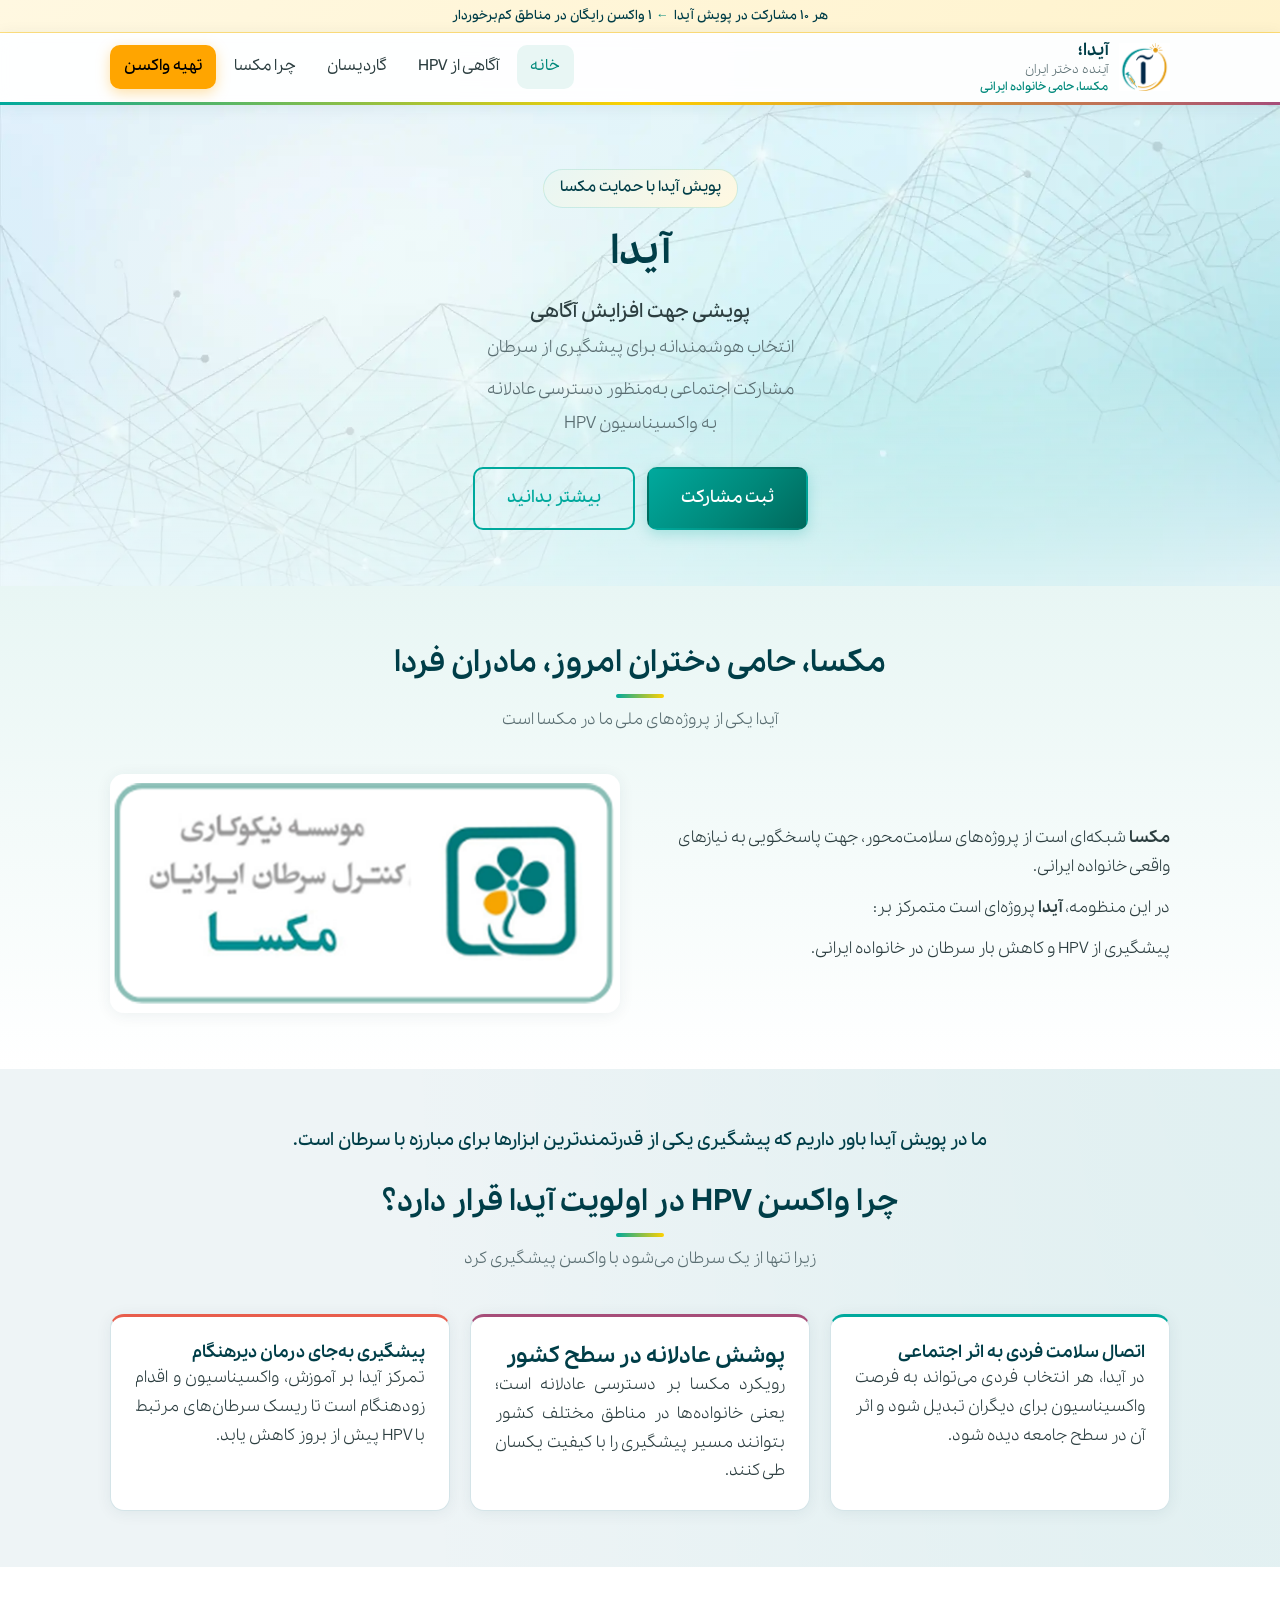
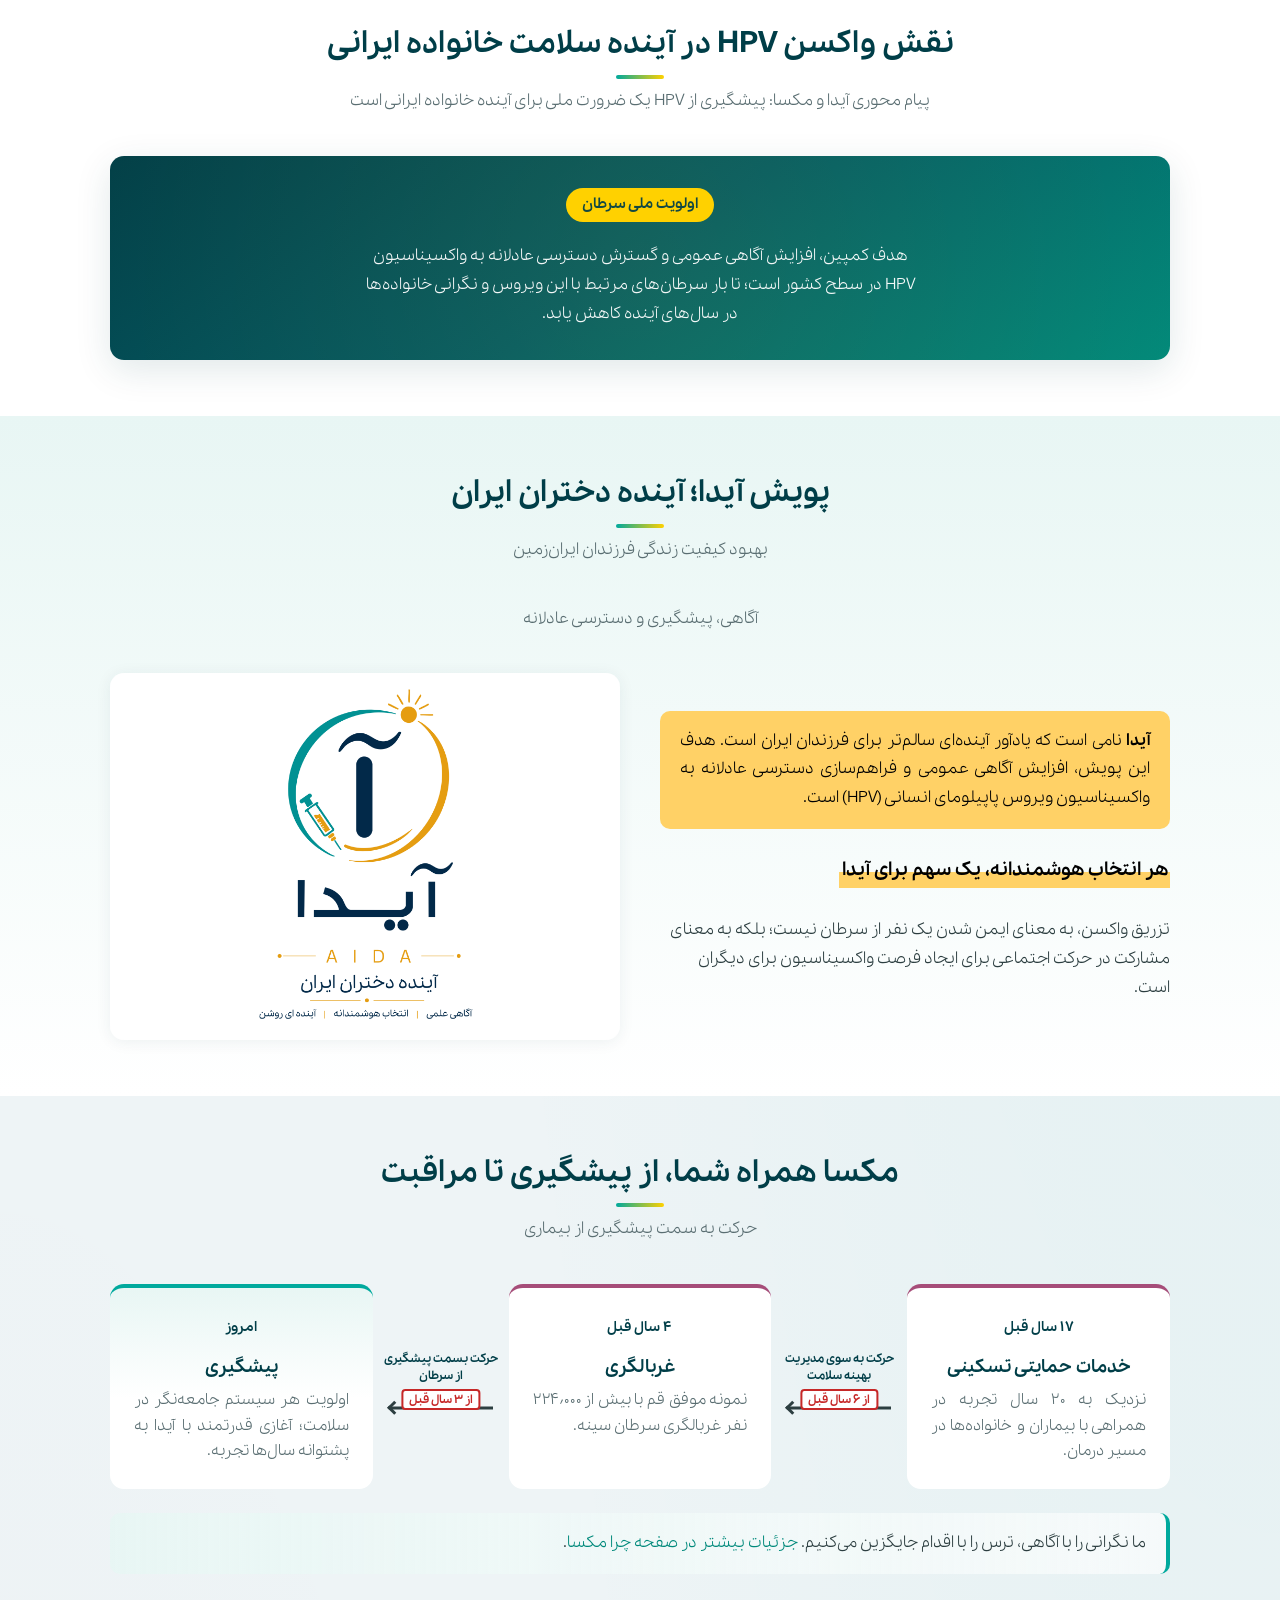
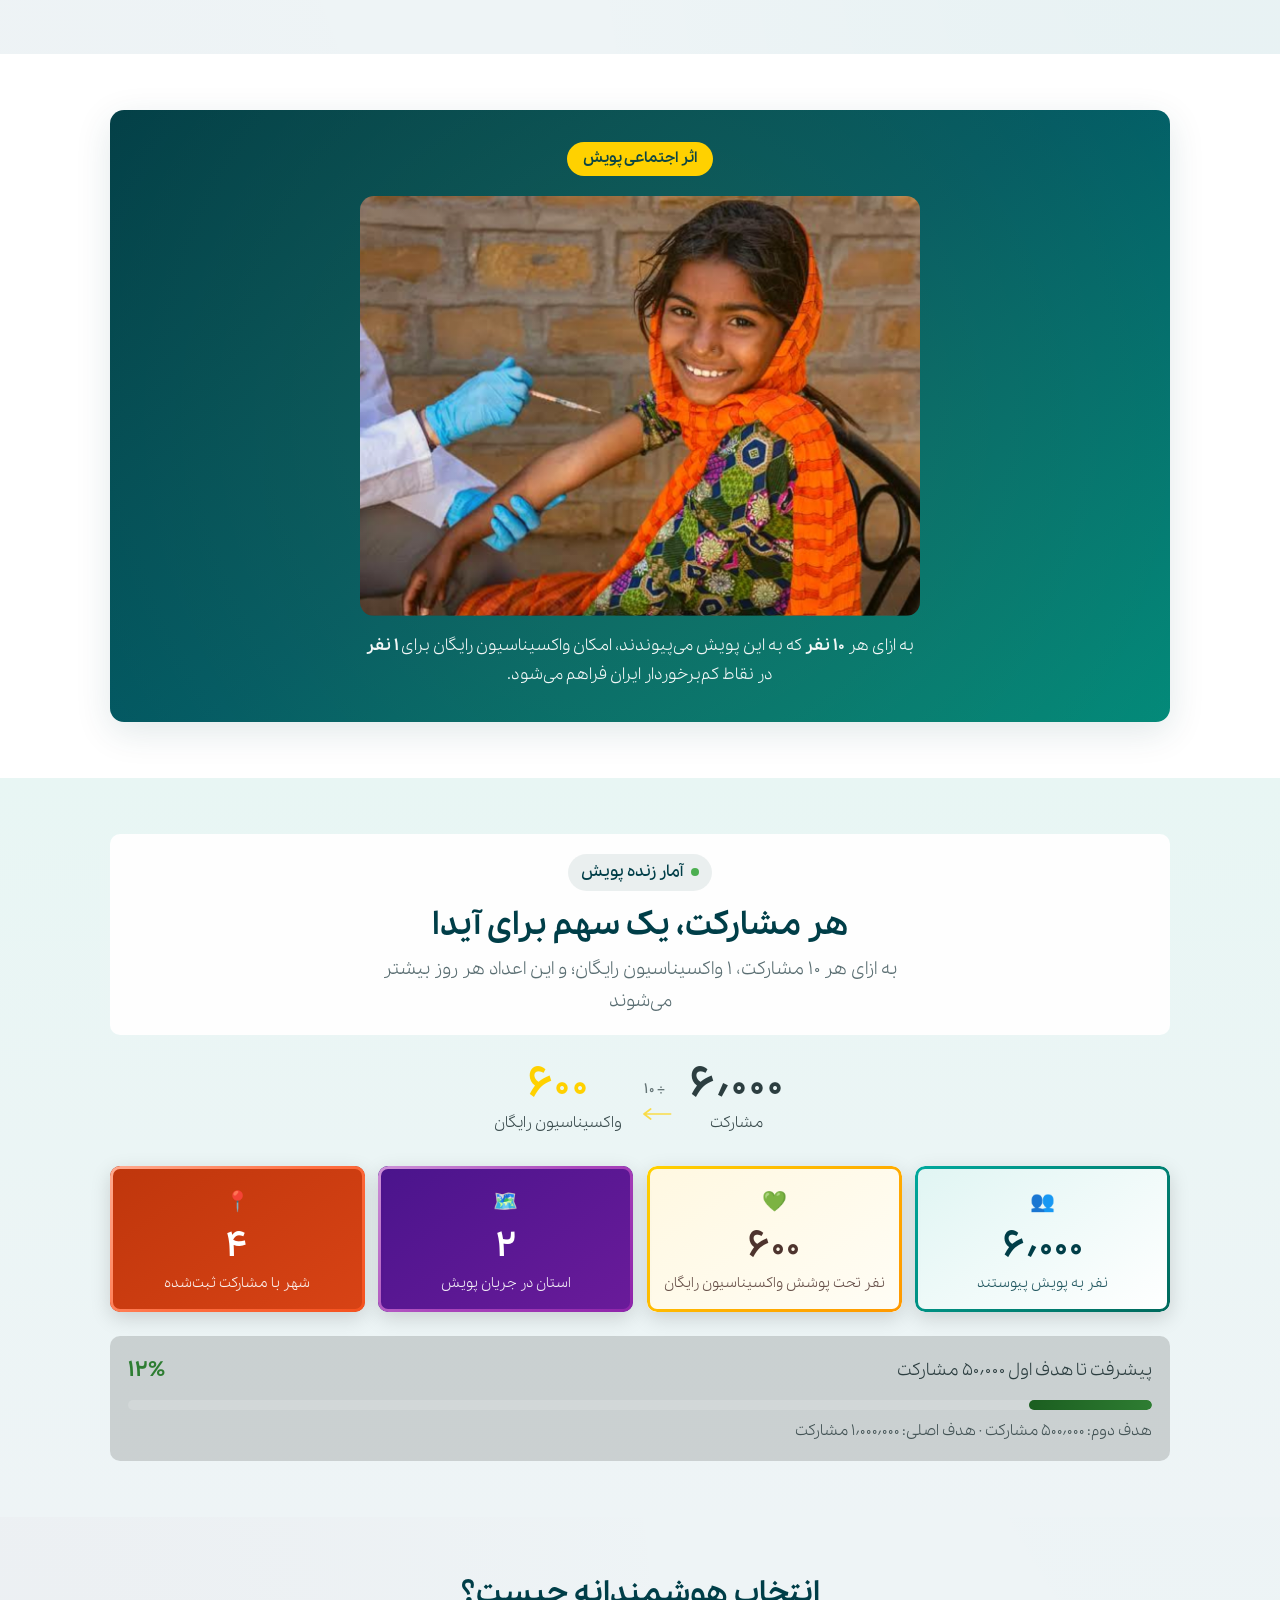
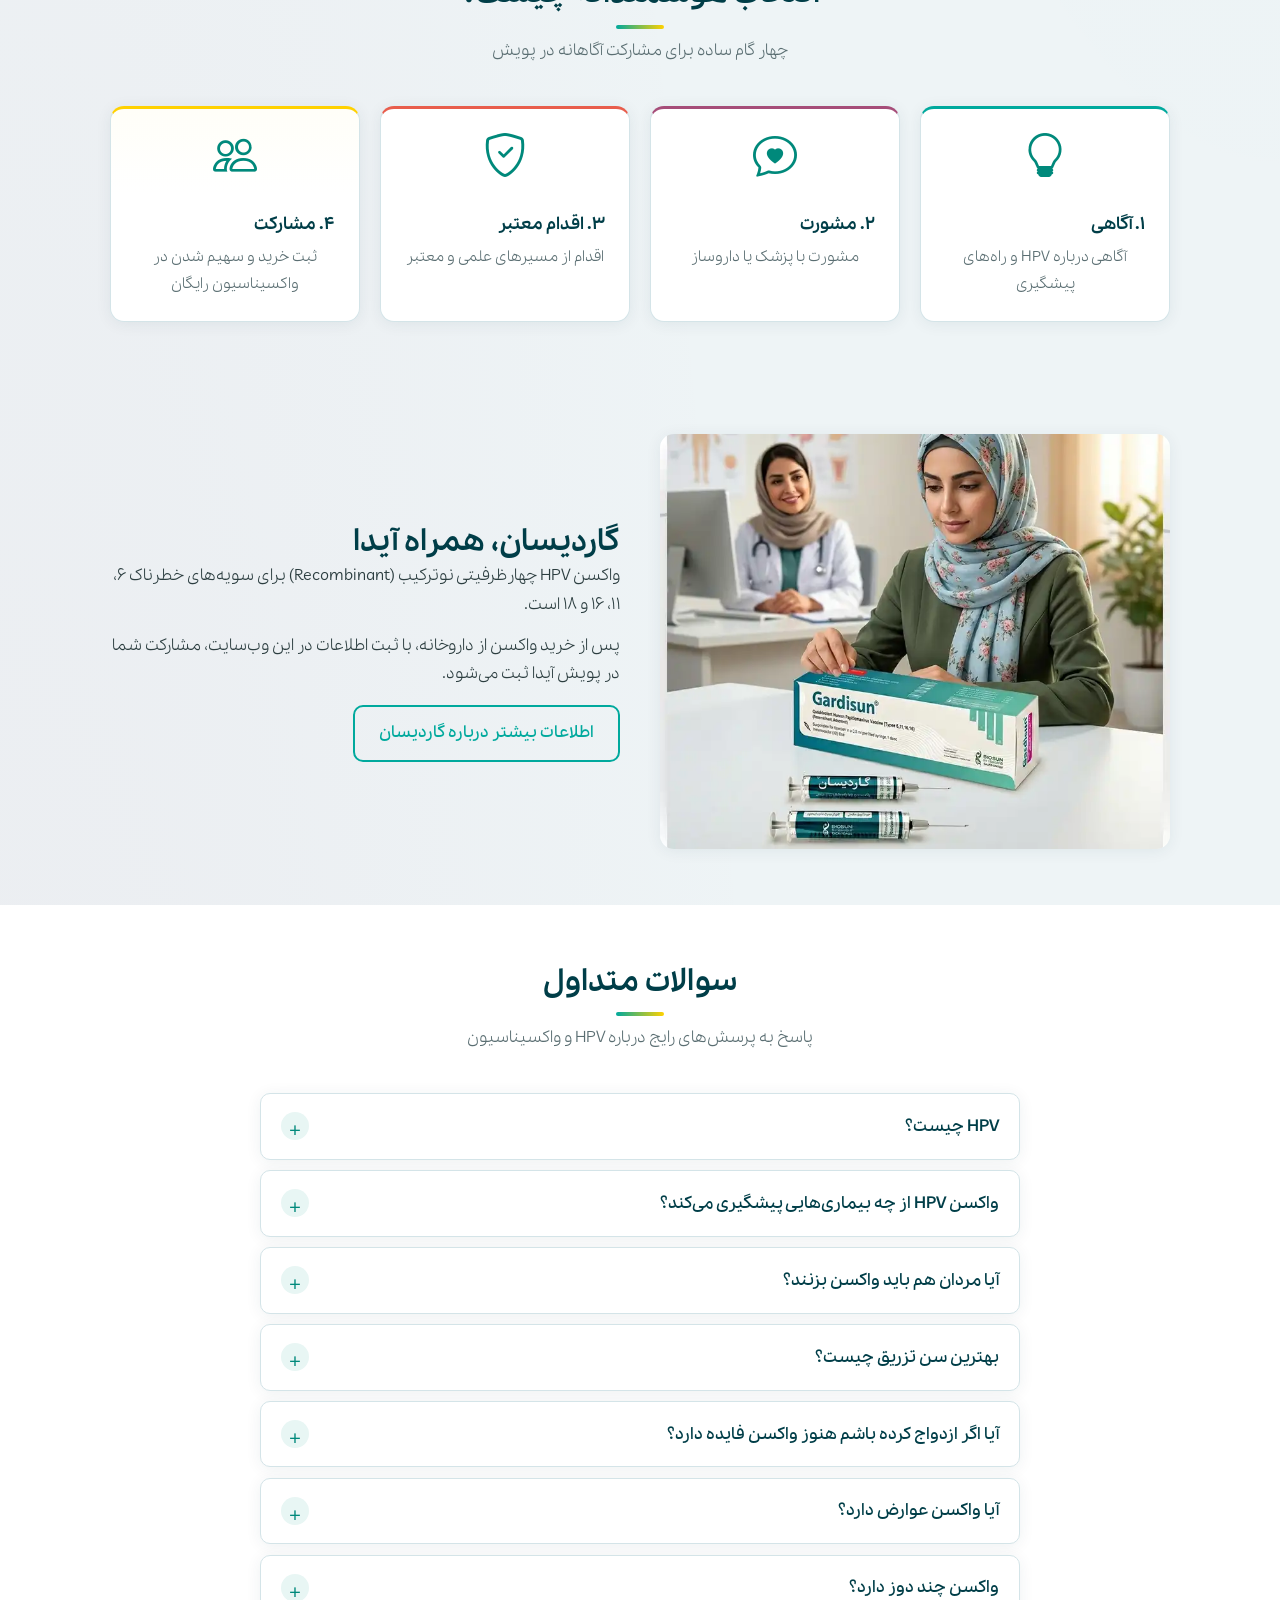
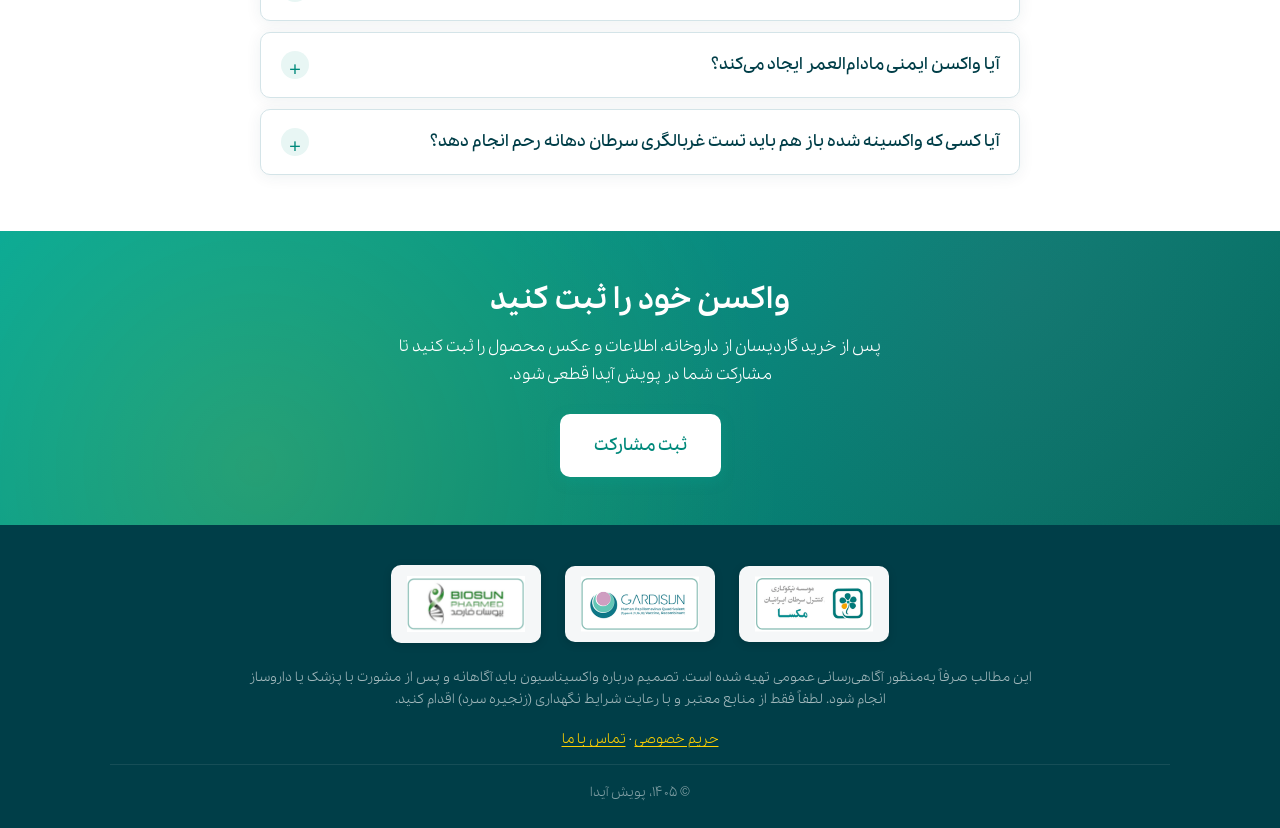
==== commit 203297dd: "Apply client content and layout updates from employer feedback. Co-authored-by: Cursor <cursoragent@" ====
--- a/index.html
+++ b/index.html
@@ -85,7 +85,8 @@
           <div class="hero__intro">
             <p>پویشی جهت افزایش آگاهی</p>
             <p>انتخاب هوشمندانه برای پیشگیری از سرطان</p>
-            <p>مشارکت اجتماعی به‌منظور دسترسی عادلانه<br>به واکسیناسیون HPV</p>
+            <p class="hero__intro-gap-before">مشارکت اجتماعی به‌منظور دسترسی عادلانه</p>
+            <p>به واکسیناسیون HPV</p>
           </div>
           <div class="hero__actions">
             <a href="register.html" class="btn btn--primary btn--lg">ثبت مشارکت</a>
@@ -100,10 +101,14 @@
           <p class="section__subtitle">آیدا یکی از پروژه‌های ملی ما در مکسا است</p>
           <div class="split">
             <div>
-              <p><strong>مکسا</strong> شبکه‌ای است از پروژه‌های سلامت‌محور، جهت پاسخگویی به نیازهای واقعی خانواده ایرانی. در این منظومه، <strong>آیدا</strong> پروژه‌ای است متمرکز بر پیشگیری از HPV و کاهش بار سرطان در خانواده ایرانی.</p>
+              <p><strong>مکسا</strong> شبکه‌ای است از پروژه‌های سلامت‌محور، جهت پاسخگویی به نیازهای واقعی خانواده ایرانی.</p>
+              <p>در این منظومه، <strong>آیدا</strong> پروژه‌ای است متمرکز بر:</p>
+              <p>پیشگیری از HPV و کاهش بار سرطان در خانواده ایرانی.</p>
             </div>
             <div class="split__image">
-              <img src="assets/images/logos/logo-macsa.png" alt="لوگو مکسا">
+              <a href="https://macsa.ir/fa/" target="_blank" rel="noopener noreferrer">
+                <img src="assets/images/logos/logo-macsa.png" alt="لوگو مکسا — وب‌سایت موسسه نیکوکاری کنترل سرطان ایرانیان">
+              </a>
             </div>
           </div>
         </div>
@@ -113,10 +118,10 @@
         <div class="container">
           <p class="section__lead">ما در پویش آیدا باور داریم که پیشگیری یکی از قدرتمندترین ابزارها برای مبارزه با سرطان است.</p>
           <h2 class="section__title">چرا واکسن HPV در اولویت آیدا قرار دارد؟</h2>
-          <p class="section__subtitle">پیشگیری بخشی از وظیفه ذاتی نظام سلامت است</p>
+          <p class="section__subtitle">زیرا تنها از یک سرطان می‌شود با واکسن پیشگیری کرد</p>
           <div class="card-grid card-grid--3">
             <article class="card">
-              <h3>اتصال سلامت فردی به اثر اجتماعی</h3>
+              <h3 class="card__title--single-line">اتصال سلامت فردی به اثر اجتماعی</h3>
               <p>در آیدا، هر انتخاب فردی می‌تواند به فرصت واکسیناسیون برای دیگران تبدیل شود و اثر آن در سطح جامعه دیده شود.</p>
             </article>
             <article class="card">
@@ -124,7 +129,7 @@
               <p>رویکرد مکسا بر دسترسی عادلانه است؛ یعنی خانواده‌ها در مناطق مختلف کشور بتوانند مسیر پیشگیری را با کیفیت یکسان طی کنند.</p>
             </article>
             <article class="card">
-              <h3>پیشگیری به‌جای درمان دیرهنگام</h3>
+              <h3 class="card__title--single-line">پیشگیری به‌جای درمان دیرهنگام</h3>
               <p>تمرکز آیدا بر آموزش، واکسیناسیون و اقدام زودهنگام است تا ریسک سرطان‌های مرتبط با HPV پیش از بروز کاهش یابد.</p>
             </article>
           </div>
@@ -149,8 +154,8 @@
           <p class="section__subtitle">آگاهی، پیشگیری و دسترسی عادلانه</p>
           <div class="split">
             <div>
-              <p><strong>آیدا</strong> نامی است که یادآور آینده‌ای سالم‌تر برای فرزندان ایران است. هدف این پویش، افزایش آگاهی عمومی و فراهم‌سازی دسترسی عادلانه به واکسیناسیون ویروس پاپیلومای انسانی (HPV) است.</p>
-              <p class="notice">هر انتخاب هوشمندانه، یک سهم برای آیدا</p>
+              <p class="aida-intro-highlight"><strong>آیدا</strong> نامی است که یادآور آینده‌ای سالم‌تر برای فرزندان ایران است. هدف این پویش، افزایش آگاهی عمومی و فراهم‌سازی دسترسی عادلانه به واکسیناسیون ویروس پاپیلومای انسانی (HPV) است.</p>
+              <p class="aida-tagline">هر انتخاب هوشمندانه، یک سهم برای آیدا</p>
               <p>تزریق واکسن، به معنای ایمن شدن یک نفر از سرطان نیست؛ بلکه به معنای مشارکت در حرکت اجتماعی برای ایجاد فرصت واکسیناسیون برای دیگران است.</p>
             </div>
             <div class="split__image">
@@ -170,11 +175,23 @@
               <h3>خدمات حمایتی تسکینی</h3>
               <p>نزدیک به ۲۰ سال تجربه در همراهی با بیماران و خانواده‌ها در مسیر درمان.</p>
             </article>
+            <div class="macsa-timeline__bridge" aria-hidden="true">
+              <p class="macsa-timeline__bridge-label">حرکت به سوی مدیریت بهینه سلامت</p>
+              <div class="macsa-timeline__arrow">
+                <span class="macsa-timeline__arrow-when">از ۶ سال قبل</span>
+              </div>
+            </div>
             <article class="macsa-timeline__item">
               <span class="macsa-timeline__when">۴ سال قبل</span>
               <h3>غربالگری</h3>
               <p>نمونه موفق قم با بیش از ۲۲۴٬۰۰۰ نفر غربالگری سرطان سینه.</p>
             </article>
+            <div class="macsa-timeline__bridge" aria-hidden="true">
+              <p class="macsa-timeline__bridge-label">حرکت بسمت پیشگیری از سرطان</p>
+              <div class="macsa-timeline__arrow">
+                <span class="macsa-timeline__arrow-when">از ۳ سال قبل</span>
+              </div>
+            </div>
             <article class="macsa-timeline__item macsa-timeline__item--current">
               <span class="macsa-timeline__when">امروز</span>
               <h3>پیشگیری</h3>
--- a/assets/css/components.css
+++ b/assets/css/components.css
@@ -504,6 +504,68 @@
   overflow: hidden;
 }
 
+.register-page .section__subtitle {
+  margin-bottom: 1.25rem;
+}
+
+.register-page__notice {
+  margin-bottom: 1rem;
+}
+
+.register-page .photo-guide {
+  margin-bottom: 1rem;
+  padding: 0.75rem;
+  gap: 0.75rem;
+}
+
+.register-page .photo-guide img {
+  width: 130px;
+}
+
+.register-page .aida-stats {
+  margin-bottom: 1rem;
+}
+
+#register-form.card {
+  padding: 1.15rem 1.25rem;
+}
+
+#register-form .form-group {
+  margin-bottom: 0.85rem;
+}
+
+#register-form .form-group label {
+  margin-bottom: 0.2rem;
+}
+
+#register-form .form-group input,
+#register-form .form-group select {
+  padding: 0.55rem 0.75rem;
+}
+
+#register-form .form-group .hint,
+#register-form .form-group .error-msg {
+  margin-top: 0.2rem;
+}
+
+#register-form .form-row {
+  gap: 0.75rem;
+}
+
+#register-form .form-disclaimer {
+  margin: 0.65rem 0 0.15rem;
+  padding: 0.5rem 0.7rem;
+}
+
+#register-form .form-checkbox {
+  gap: 0.45rem;
+}
+
+#register-form #phone {
+  direction: ltr;
+  text-align: left;
+}
+
 .form-page {
   max-width: 640px;
   margin: 0 auto;
@@ -599,7 +661,7 @@
 .form-alert {
   padding: 1rem;
   border-radius: var(--radius-sm);
-  margin-bottom: 1.25rem;
+  margin-top: 1rem;
   display: none;
 }
 
@@ -642,14 +704,16 @@
 }
 
 .thankyou__icon {
-  width: 72px;
-  height: 72px;
+  position: absolute;
+  inset: 8px;
+  width: auto;
+  height: auto;
   background: linear-gradient(135deg, var(--color-mint) 0%, #e8f5e9 100%);
   border-radius: 50%;
   display: flex;
   align-items: center;
   justify-content: center;
-  margin: 0 auto 1.5rem;
+  margin: 0;
   color: var(--color-success);
   font-size: 2rem;
   border: 3px solid var(--color-primary);
@@ -667,6 +731,149 @@
   margin: 1.5rem 0;
   letter-spacing: 2px;
   direction: ltr;
+}
+
+.thankyou__code-label {
+  margin-top: 1.5rem;
+  font-weight: 600;
+}
+
+.thankyou__message {
+  line-height: 1.9;
+  color: var(--color-text-muted);
+}
+
+.thankyou--celebrate {
+  position: relative;
+  overflow: hidden;
+}
+
+.thankyou__icon-wrap {
+  position: relative;
+  width: 88px;
+  height: 88px;
+  margin: 0 auto 1.5rem;
+}
+
+.thankyou__rings {
+  position: absolute;
+  inset: -8px;
+  border: 2px solid rgba(0, 150, 136, 0.35);
+  border-radius: 50%;
+  animation: thankyouRing 1.8s ease-out infinite;
+}
+
+.thankyou__rings::after {
+  content: '';
+  position: absolute;
+  inset: -14px;
+  border: 2px solid rgba(0, 150, 136, 0.2);
+  border-radius: 50%;
+  animation: thankyouRing 1.8s ease-out 0.35s infinite;
+}
+
+.thankyou__confetti {
+  position: absolute;
+  inset: 0;
+  pointer-events: none;
+  overflow: hidden;
+}
+
+.thankyou__confetti span {
+  position: absolute;
+  top: -12%;
+  width: 8px;
+  height: 14px;
+  border-radius: 2px;
+  opacity: 0;
+  animation: confettiFall 2.8s ease-in infinite;
+}
+
+.thankyou__confetti span:nth-child(1) { left: 8%; background: #00a896; animation-delay: 0.1s; }
+.thankyou__confetti span:nth-child(2) { left: 18%; background: #f4a261; animation-delay: 0.35s; }
+.thankyou__confetti span:nth-child(3) { left: 28%; background: #e76f51; animation-delay: 0.55s; }
+.thankyou__confetti span:nth-child(4) { left: 38%; background: #2a9d8f; animation-delay: 0.2s; }
+.thankyou__confetti span:nth-child(5) { left: 48%; background: #ffd166; animation-delay: 0.7s; }
+.thankyou__confetti span:nth-child(6) { left: 58%; background: #00a896; animation-delay: 0.45s; }
+.thankyou__confetti span:nth-child(7) { left: 68%; background: #f4a261; animation-delay: 0.15s; }
+.thankyou__confetti span:nth-child(8) { left: 78%; background: #e76f51; animation-delay: 0.6s; }
+.thankyou__confetti span:nth-child(9) { left: 88%; background: #2a9d8f; animation-delay: 0.3s; }
+.thankyou__confetti span:nth-child(10) { left: 14%; background: #ffd166; animation-delay: 0.85s; }
+.thankyou__confetti span:nth-child(11) { left: 52%; background: #00a896; animation-delay: 0.95s; }
+.thankyou__confetti span:nth-child(12) { left: 72%; background: #ffd166; animation-delay: 1.05s; }
+
+.thankyou--celebrate.is-celebrating .thankyou__icon {
+  animation: thankyouPop 0.7s var(--ease-out) 0.15s both;
+}
+
+.submit-modal {
+  z-index: 2100;
+}
+
+.submit-modal__panel {
+  text-align: center;
+  width: min(100%, 420px);
+}
+
+.submit-modal__spinner {
+  width: 52px;
+  height: 52px;
+  margin: 0 auto 1rem;
+  border: 4px solid var(--color-mint);
+  border-top-color: var(--color-primary);
+  border-radius: 50%;
+  animation: submitSpin 0.9s linear infinite;
+}
+
+.submit-modal__text {
+  color: var(--color-text-muted);
+  font-size: 0.92rem;
+  line-height: 1.8;
+  margin-bottom: 1.25rem;
+}
+
+.submit-progress {
+  width: 100%;
+  height: 10px;
+  border-radius: 999px;
+  background: var(--color-mint);
+  overflow: hidden;
+}
+
+.submit-progress__bar {
+  width: 0;
+  height: 100%;
+  border-radius: inherit;
+  background: linear-gradient(90deg, var(--color-primary) 0%, #2a9d8f 100%);
+  transition: width 0.08s linear;
+}
+
+.submit-modal__percent {
+  margin-top: 0.65rem;
+  font-size: 0.9rem;
+  font-weight: 600;
+  color: var(--color-primary-dark);
+}
+
+@keyframes submitSpin {
+  to { transform: rotate(360deg); }
+}
+
+@keyframes thankyouRing {
+  0% { transform: scale(0.85); opacity: 0.8; }
+  100% { transform: scale(1.35); opacity: 0; }
+}
+
+@keyframes thankyouPop {
+  0% { transform: scale(0.4); opacity: 0; }
+  70% { transform: scale(1.08); opacity: 1; }
+  100% { transform: scale(1); opacity: 1; }
+}
+
+@keyframes confettiFall {
+  0% { transform: translateY(0) rotate(0deg); opacity: 0; }
+  10% { opacity: 1; }
+  100% { transform: translateY(420px) rotate(540deg); opacity: 0; }
 }
 
 /* Footer */
@@ -1999,6 +2206,19 @@
   pointer-events: auto;
 }
 
+.file-drop__actions {
+  display: flex;
+  flex-wrap: wrap;
+  gap: 0.5rem;
+  justify-content: center;
+  margin-top: 0.75rem;
+}
+
+.file-drop__actions .file-drop__btn {
+  flex: 1 1 9.5rem;
+  max-width: 100%;
+}
+
 .btn--sm {
   padding: 0.45rem 1rem;
   font-size: 0.88rem;
@@ -2648,6 +2868,36 @@
   color: var(--color-text);
 }
 
+.hero__intro-gap-before {
+  margin-top: 0.85rem !important;
+}
+
+/* ── Aida campaign highlight copy ── */
+.aida-intro-highlight {
+  background: #ffd166;
+  color: #000;
+  padding: 1rem 1.25rem;
+  border-radius: var(--radius-sm);
+  margin-bottom: 1rem;
+  text-align: justify;
+}
+
+.aida-tagline {
+  display: inline-block;
+  background: linear-gradient(transparent 55%, #ffd166 55%);
+  color: #000;
+  font-weight: 800;
+  font-size: 1.15rem;
+  line-height: 1.9;
+  margin: 0.5rem 0 1rem;
+  padding: 0 0.15rem;
+}
+
+.card__title--single-line {
+  white-space: nowrap;
+  font-size: clamp(0.82rem, 1.55vw, 1.05rem);
+}
+
 /* ── Section lead paragraph ── */
 .section__lead {
   text-align: center;
@@ -2661,19 +2911,87 @@
 
 /* ── Macsa timeline ── */
 .macsa-timeline {
-  display: grid;
-  grid-template-columns: repeat(3, 1fr);
-  gap: 1.25rem;
+  display: flex;
+  align-items: stretch;
+  gap: 0.5rem;
   margin: 2rem 0 1.5rem;
 }
 
 .macsa-timeline__item {
+  flex: 1 1 0;
+  min-width: 0;
   background: #fff;
   border-radius: var(--radius);
   padding: 1.5rem;
   border-top: 4px solid var(--color-purple);
   box-shadow: var(--shadow-sm);
   text-align: center;
+}
+
+.macsa-timeline__bridge {
+  flex: 0 0 7.5rem;
+  display: flex;
+  flex-direction: column;
+  align-items: center;
+  justify-content: center;
+  gap: 0.45rem;
+  padding: 0.25rem 0;
+  text-align: center;
+}
+
+.macsa-timeline__bridge-label {
+  margin: 0;
+  font-size: 0.72rem;
+  font-weight: 700;
+  line-height: 1.5;
+  color: var(--color-primary-darker);
+}
+
+.macsa-timeline__arrow {
+  position: relative;
+  width: 100%;
+  max-width: 6.5rem;
+  height: 2rem;
+  color: var(--color-text);
+}
+
+.macsa-timeline__arrow::before {
+  content: '';
+  position: absolute;
+  top: 50%;
+  right: 0;
+  left: 0;
+  height: 3px;
+  background: currentColor;
+  transform: translateY(-50%);
+}
+
+.macsa-timeline__arrow::after {
+  content: '';
+  position: absolute;
+  top: 50%;
+  left: 0;
+  width: 0.65rem;
+  height: 0.65rem;
+  border-left: 3px solid currentColor;
+  border-bottom: 3px solid currentColor;
+  transform: translateY(-50%) rotate(45deg);
+}
+
+.macsa-timeline__arrow-when {
+  position: absolute;
+  top: -0.15rem;
+  left: 50%;
+  transform: translateX(-50%);
+  background: #fff;
+  color: #c62828;
+  font-size: 0.72rem;
+  font-weight: 800;
+  line-height: 1.2;
+  padding: 0.1rem 0.35rem;
+  border: 2px solid #c62828;
+  border-radius: 4px;
+  white-space: nowrap;
 }
 
 .macsa-timeline__item--current {
@@ -2816,6 +3134,25 @@
 
 @media (max-width: 768px) {
   .macsa-timeline {
-    grid-template-columns: 1fr;
+    flex-direction: column;
+    gap: 0.75rem;
   }
-}
+
+  .macsa-timeline__bridge {
+    flex: 0 0 auto;
+    width: 100%;
+    max-width: 280px;
+    margin: 0 auto;
+  }
+
+  .macsa-timeline__arrow {
+    transform: rotate(90deg);
+    max-width: 4.5rem;
+    margin: 0.25rem 0;
+  }
+
+  .card__title--single-line {
+    white-space: normal;
+    font-size: 1.05rem;
+  }
+}
--- a/assets/css/animations.css
+++ b/assets/css/animations.css
@@ -249,6 +249,8 @@
   .hero__actions,
   .thankyou__icon,
   .thankyou__code,
+  .thankyou__rings,
+  .thankyou__confetti span,
   .impact-box.is-visible,
   .bar-chart__bar,
   .timeline__circle {
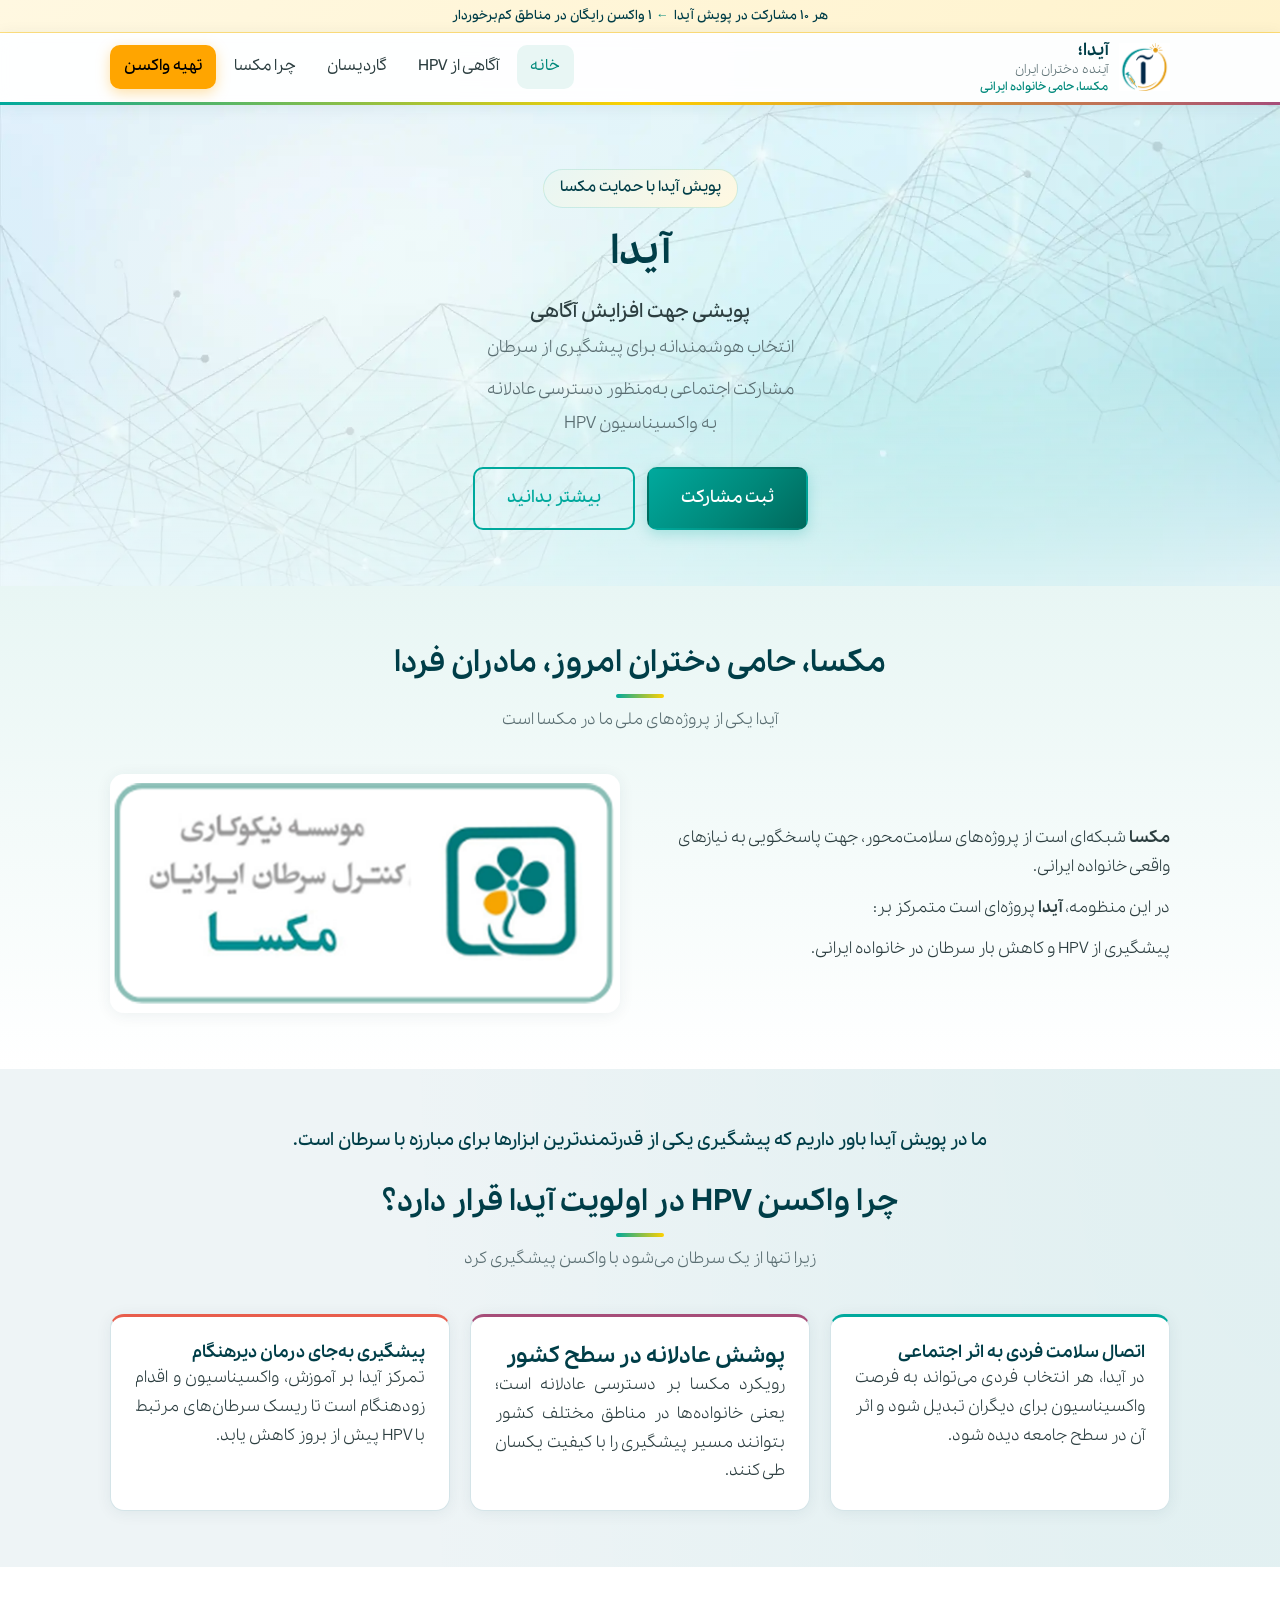
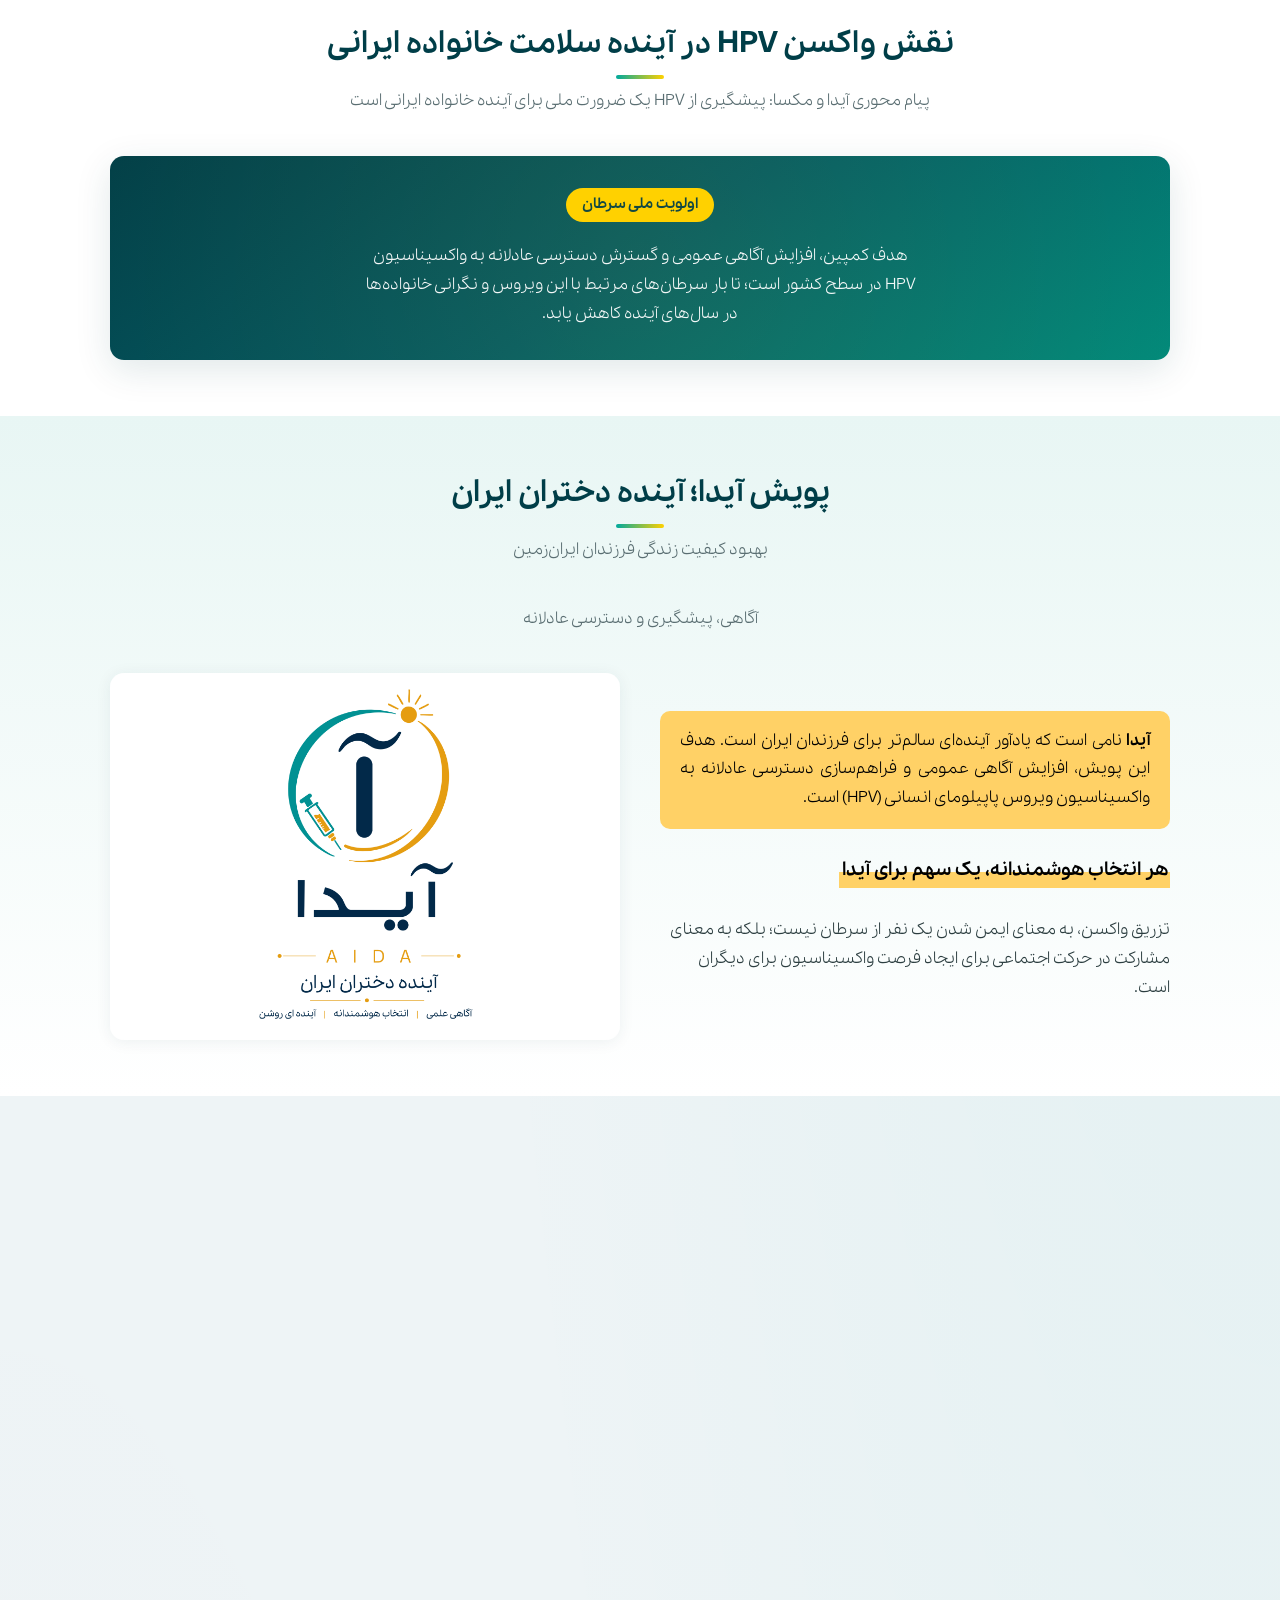
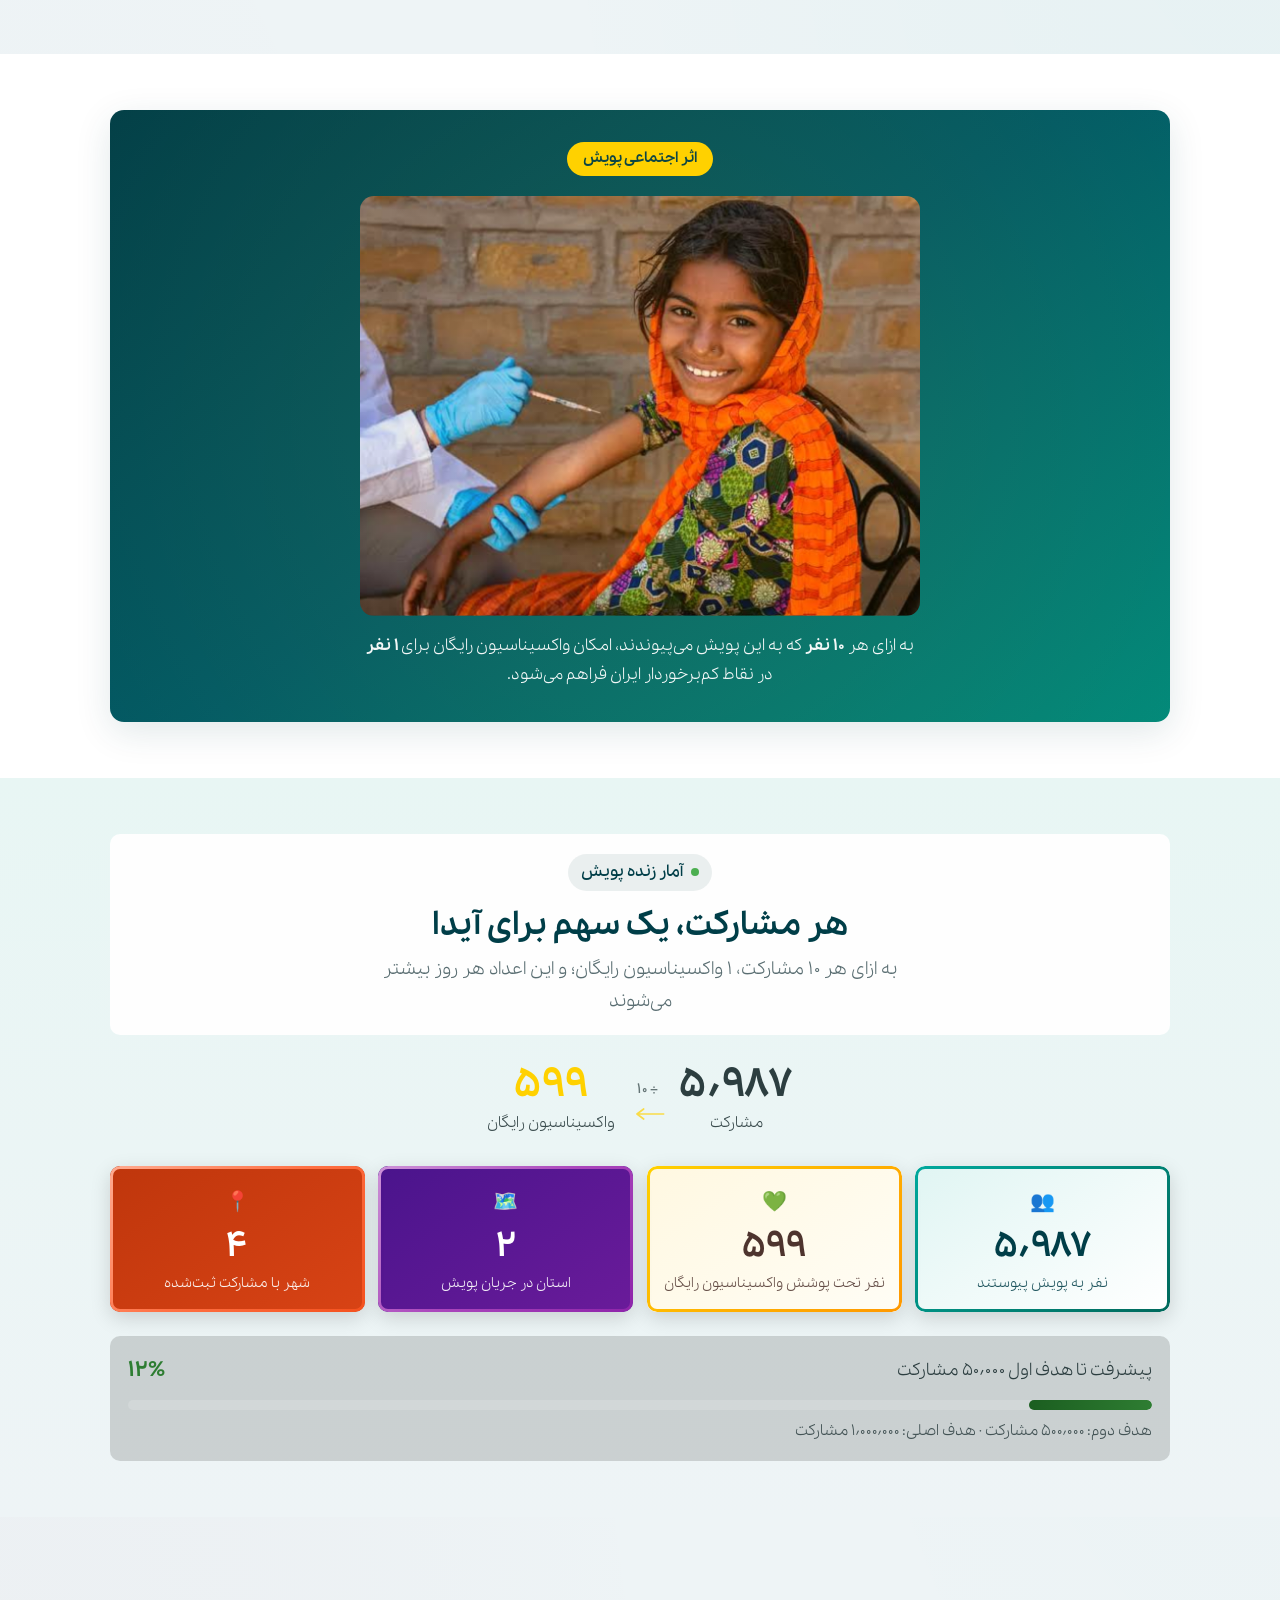
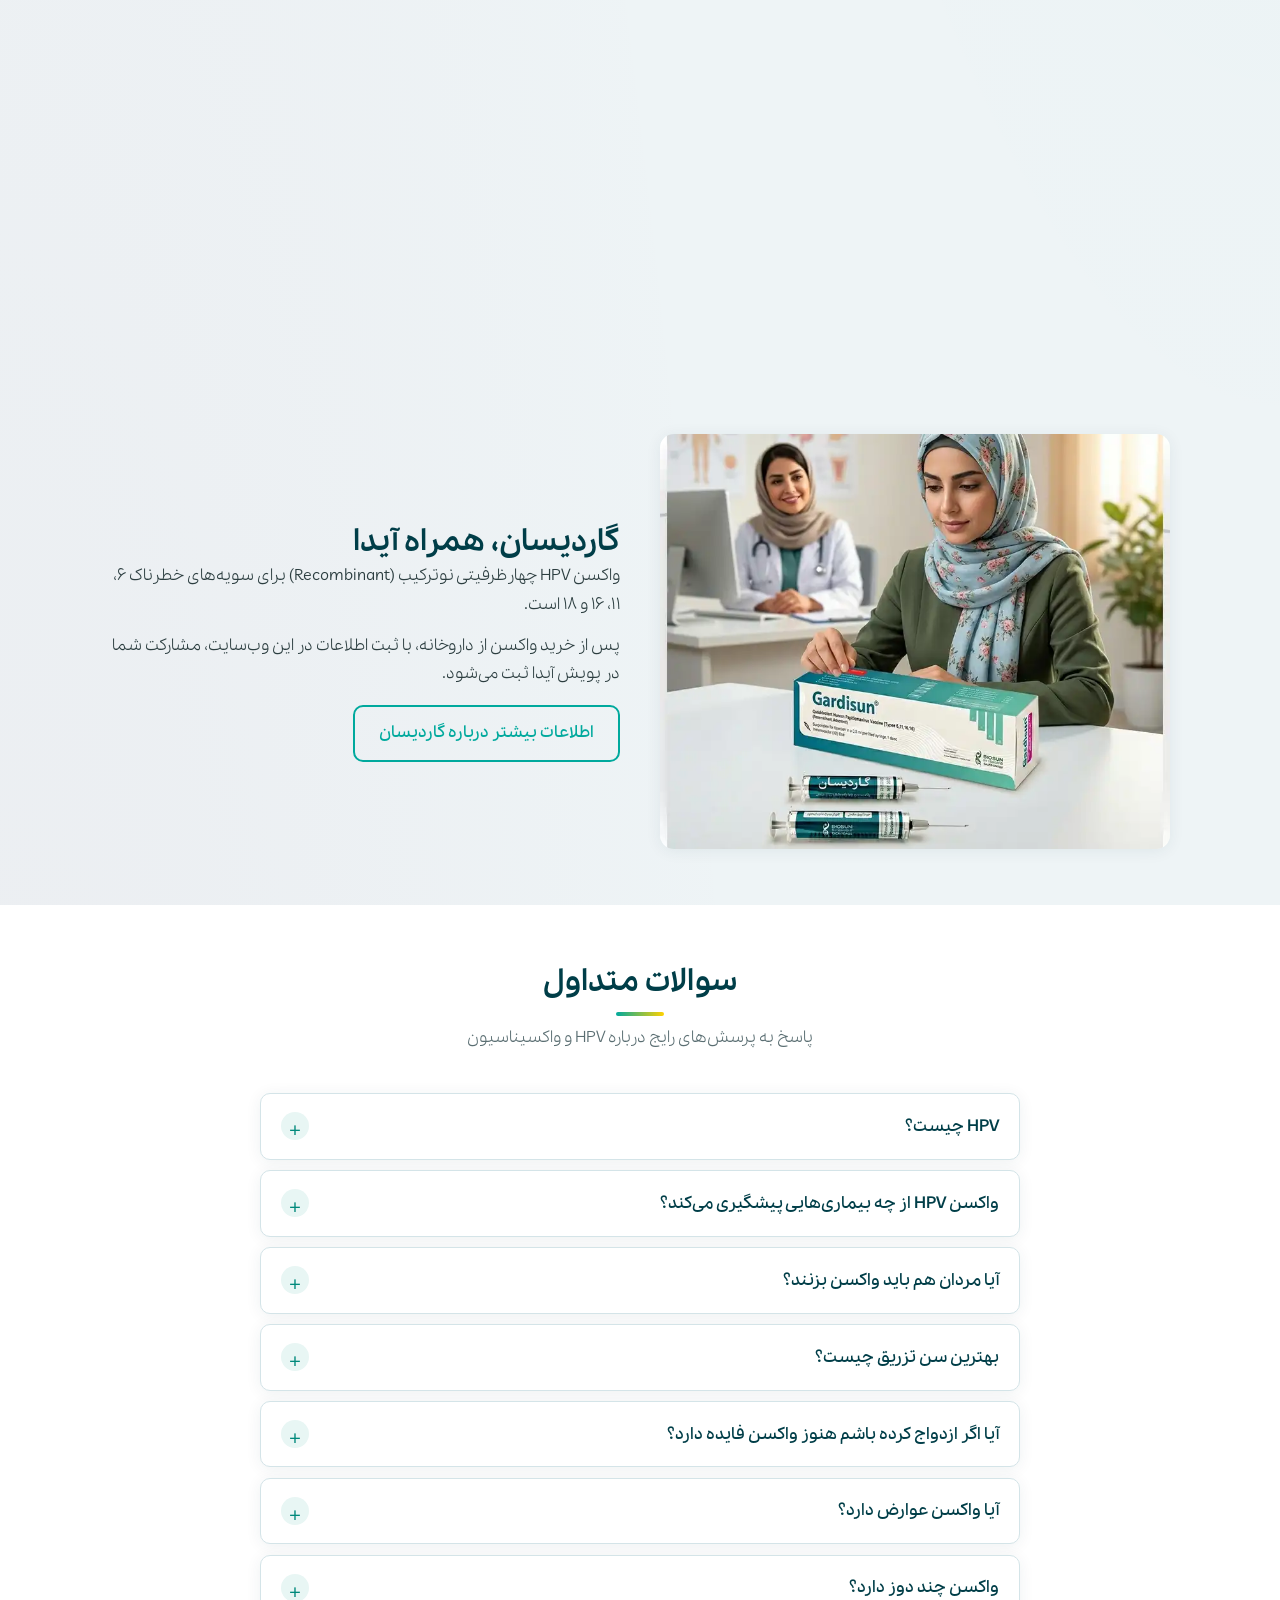
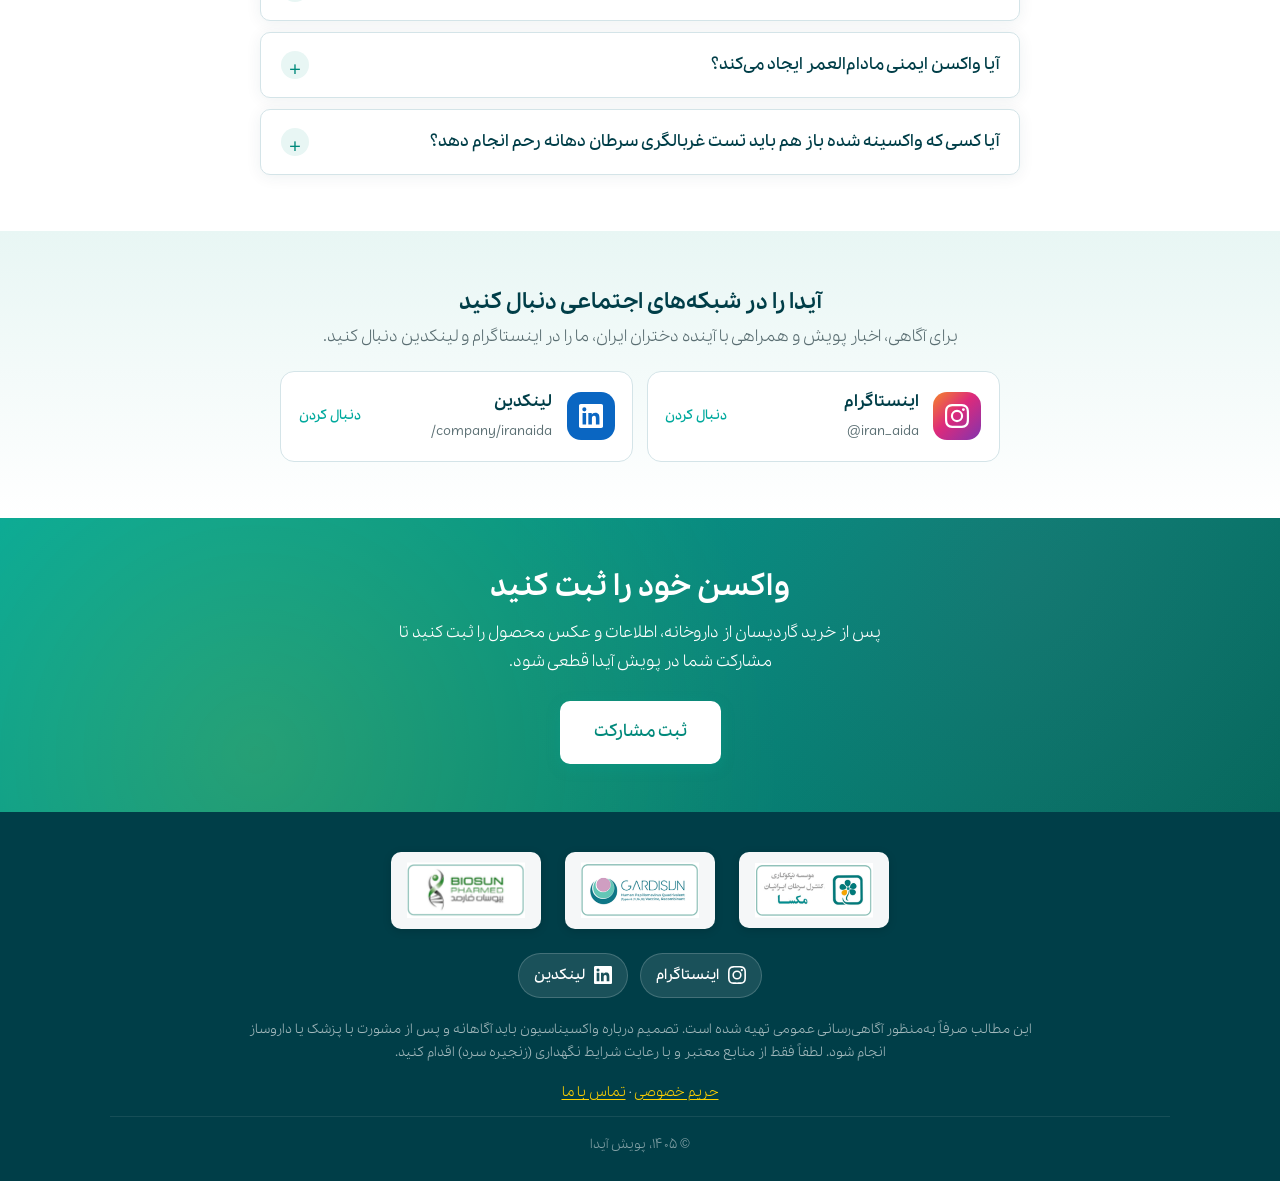
==== commit 9c62e763: "social media added" ====
--- a/index.html
+++ b/index.html
@@ -1,4 +1,4 @@
-<!DOCTYPE html>
+﻿<!DOCTYPE html>
 <html lang="fa" dir="rtl">
 <head>
   <meta charset="UTF-8">
@@ -54,7 +54,7 @@
           <img src="assets/images/logos/logo-aida-brochure.png" alt="پویش آیدا">
           <span class="header__brand">
             <span class="header__brand-bold">آیدا؛</span>
-            <span class="header__brand-light">آینده دختر ایران</span>
+            <span class="header__brand-light">آینده دختران ایران</span>
             <span class="header__brand-support">مکسا، حامی خانواده ایرانی</span>
           </span>
         </a>
@@ -326,6 +326,37 @@
         </div>
       </section>
 
+      <section class="section section--mint">
+        <div class="container">
+          <div class="social-follow reveal">
+            <h2 class="social-follow__title">آیدا را در شبکه‌های اجتماعی دنبال کنید</h2>
+            <p class="social-follow__lead">برای آگاهی، اخبار پویش و همراهی با آینده دختران ایران، ما را در اینستاگرام و لینکدین دنبال کنید.</p>
+            <div class="social-cards">
+              <a class="social-card social-card--instagram" href="https://www.instagram.com/iran_aida/" target="_blank" rel="noopener noreferrer">
+                <span class="social-card__icon" aria-hidden="true">
+                  <svg viewBox="0 0 24 24" fill="currentColor"><path d="M12 2.163c3.204 0 3.584.012 4.85.07 3.252.148 4.771 1.691 4.919 4.919.058 1.265.069 1.645.069 4.849 0 3.205-.012 3.584-.069 4.849-.149 3.225-1.664 4.771-4.919 4.919-1.266.058-1.644.07-4.85.07-3.204 0-3.584-.012-4.849-.07-3.26-.149-4.771-1.699-4.919-4.92-.058-1.265-.07-1.644-.07-4.849 0-3.204.013-3.583.07-4.849.149-3.227 1.664-4.771 4.919-4.919 1.266-.057 1.645-.069 4.849-.069zM12 0C8.741 0 8.333.014 7.053.072 2.695.272.273 2.69.073 7.052.014 8.333 0 8.741 0 12c0 3.259.014 3.668.072 4.948.2 4.358 2.618 6.78 6.98 6.98C8.333 23.986 8.741 24 12 24c3.259 0 3.668-.014 4.948-.072 4.354-.2 6.782-2.618 6.979-6.98.059-1.28.073-1.689.073-4.948 0-3.259-.014-3.667-.072-4.947-.196-4.354-2.617-6.78-6.979-6.98C15.668.014 15.259 0 12 0zm0 5.838a6.162 6.162 0 100 12.324 6.162 6.162 0 000-12.324zM12 16a4 4 0 110-8 4 4 0 010 8zm6.406-11.845a1.44 1.44 0 100 2.881 1.44 1.44 0 000-2.881z"/></svg>
+                </span>
+                <span class="social-card__body">
+                  <span class="social-card__name">اینستاگرام</span>
+                  <span class="social-card__handle">@iran_aida</span>
+                </span>
+                <span class="social-card__action">دنبال کردن</span>
+              </a>
+              <a class="social-card social-card--linkedin" href="https://www.linkedin.com/company/iranaida/" target="_blank" rel="noopener noreferrer">
+                <span class="social-card__icon" aria-hidden="true">
+                  <svg viewBox="0 0 24 24" fill="currentColor"><path d="M20.447 20.452h-3.554v-5.569c0-1.328-.027-3.037-1.852-3.037-1.853 0-2.136 1.445-2.136 2.939v5.667H9.351V9h3.414v1.561h.046c.477-.9 1.637-1.85 3.37-1.85 3.601 0 4.267 2.37 4.267 5.455v6.286zM5.337 7.433a2.062 2.062 0 01-2.063-2.065 2.064 2.064 0 112.063 2.065zm1.782 13.019H3.555V9h3.564v11.452zM22.225 0H1.771C.792 0 0 .774 0 1.729v20.542C0 23.227.792 24 1.771 24h20.451C23.2 24 24 23.227 24 22.271V1.729C24 .774 23.2 0 22.222 0h.003z"/></svg>
+                </span>
+                <span class="social-card__body">
+                  <span class="social-card__name">لینکدین</span>
+                  <span class="social-card__handle">/company/iranaida</span>
+                </span>
+                <span class="social-card__action">دنبال کردن</span>
+              </a>
+            </div>
+          </div>
+        </div>
+      </section>
+
       <section class="cta-band">
         <div class="container">
           <h2>واکسن خود را ثبت کنید</h2>
@@ -342,6 +373,17 @@
           <a href="http://gardisun.ir/" target="_blank" rel="noopener noreferrer"><img src="assets/images/logos/logo-gardisun.png" alt="گاردیسان"></a>
           <a href="https://biosunpharmed.com/" target="_blank" rel="noopener noreferrer"><img src="assets/images/logos/logo-biosun.png" alt="بیوسان فارمد"></a>
         </div>
+        <nav class="footer__social" aria-label="شبکه‌های اجتماعی آیدا">
+          <a class="footer__social-link footer__social-link--instagram" href="https://www.instagram.com/iran_aida/" target="_blank" rel="noopener noreferrer">
+            <svg viewBox="0 0 24 24" aria-hidden="true" fill="currentColor"><path d="M12 2.163c3.204 0 3.584.012 4.85.07 3.252.148 4.771 1.691 4.919 4.919.058 1.265.069 1.645.069 4.849 0 3.205-.012 3.584-.069 4.849-.149 3.225-1.664 4.771-4.919 4.919-1.266.058-1.644.07-4.85.07-3.204 0-3.584-.012-4.849-.07-3.26-.149-4.771-1.699-4.919-4.92-.058-1.265-.07-1.644-.07-4.849 0-3.204.013-3.583.07-4.849.149-3.227 1.664-4.771 4.919-4.919 1.266-.057 1.645-.069 4.849-.069zM12 0C8.741 0 8.333.014 7.053.072 2.695.272.273 2.69.073 7.052.014 8.333 0 8.741 0 12c0 3.259.014 3.668.072 4.948.2 4.358 2.618 6.78 6.98 6.98C8.333 23.986 8.741 24 12 24c3.259 0 3.668-.014 4.948-.072 4.354-.2 6.782-2.618 6.979-6.98.059-1.28.073-1.689.073-4.948 0-3.259-.014-3.667-.072-4.947-.196-4.354-2.617-6.78-6.979-6.98C15.668.014 15.259 0 12 0zm0 5.838a6.162 6.162 0 100 12.324 6.162 6.162 0 000-12.324zM12 16a4 4 0 110-8 4 4 0 010 8zm6.406-11.845a1.44 1.44 0 100 2.881 1.44 1.44 0 000-2.881z"/></svg>
+            <span>اینستاگرام</span>
+          </a>
+          <a class="footer__social-link footer__social-link--linkedin" href="https://www.linkedin.com/company/iranaida/" target="_blank" rel="noopener noreferrer">
+            <svg viewBox="0 0 24 24" aria-hidden="true" fill="currentColor"><path d="M20.447 20.452h-3.554v-5.569c0-1.328-.027-3.037-1.852-3.037-1.853 0-2.136 1.445-2.136 2.939v5.667H9.351V9h3.414v1.561h.046c.477-.9 1.637-1.85 3.37-1.85 3.601 0 4.267 2.37 4.267 5.455v6.286zM5.337 7.433a2.062 2.062 0 01-2.063-2.065 2.064 2.064 0 112.063 2.065zm1.782 13.019H3.555V9h3.564v11.452zM22.225 0H1.771C.792 0 0 .774 0 1.729v20.542C0 23.227.792 24 1.771 24h20.451C23.2 24 24 23.227 24 22.271V1.729C24 .774 23.2 0 22.222 0h.003z"/></svg>
+            <span>لینکدین</span>
+          </a>
+        </nav>
+
         <p class="footer__disclaimer">این مطالب صرفاً به‌منظور آگاهی‌رسانی عمومی تهیه شده است. تصمیم درباره واکسیناسیون باید آگاهانه و پس از مشورت با پزشک یا داروساز انجام شود. لطفاً فقط از منابع معتبر و با رعایت شرایط نگهداری (زنجیره سرد) اقدام کنید.</p>
         <p class="footer__legal"><a href="privacy.html">حریم خصوصی</a> · <a href="contact.html">تماس با ما</a></p>
         <p class="footer__copy">© ۱۴۰۵، پویش آیدا</p>
--- a/assets/css/components.css
+++ b/assets/css/components.css
@@ -919,6 +919,183 @@
   padding: 0.65rem 1rem;
   border-radius: var(--radius-sm);
   box-shadow: 0 2px 8px rgba(0, 0, 0, 0.15);
+}
+
+.footer__social {
+  display: flex;
+  align-items: center;
+  justify-content: center;
+  flex-wrap: wrap;
+  gap: 0.75rem;
+  margin: 0 auto 1.35rem;
+}
+
+.footer__social-link {
+  display: inline-flex;
+  align-items: center;
+  gap: 0.55rem;
+  padding: 0.55rem 0.95rem;
+  border-radius: 999px;
+  background: rgba(255, 255, 255, 0.1);
+  border: 1px solid rgba(255, 255, 255, 0.18);
+  color: #fff !important;
+  text-decoration: none;
+  font-size: 0.88rem;
+  font-weight: 600;
+  transition: transform var(--duration-fast) var(--ease-out), background var(--duration-fast), border-color var(--duration-fast);
+}
+
+.footer__social-link:hover {
+  transform: translateY(-2px);
+  background: rgba(255, 255, 255, 0.18);
+  border-color: rgba(255, 255, 255, 0.35);
+}
+
+.footer__social-link svg {
+  width: 18px;
+  height: 18px;
+  flex-shrink: 0;
+}
+
+.footer__social-link--instagram:hover {
+  background: linear-gradient(135deg, rgba(225, 48, 108, 0.35), rgba(253, 29, 29, 0.3));
+}
+
+.footer__social-link--linkedin:hover {
+  background: rgba(10, 102, 194, 0.4);
+}
+
+/* Social follow cards */
+.social-follow {
+  max-width: 720px;
+  margin: 0 auto;
+  text-align: center;
+}
+
+.social-follow__title {
+  margin: 0 0 0.35rem;
+  font-size: 1.35rem;
+  color: var(--color-primary-darker);
+}
+
+.social-follow__lead {
+  margin: 0 0 1.25rem;
+  color: var(--color-text-muted);
+  line-height: 1.75;
+}
+
+.social-cards {
+  display: grid;
+  grid-template-columns: repeat(2, minmax(0, 1fr));
+  gap: 0.85rem;
+}
+
+.social-card {
+  display: flex;
+  align-items: center;
+  gap: 0.9rem;
+  padding: 1rem 1.1rem;
+  border-radius: var(--radius);
+  border: 1px solid var(--color-border);
+  background: var(--color-surface);
+  text-decoration: none;
+  color: inherit;
+  text-align: right;
+  box-shadow: var(--shadow-sm);
+  transition: transform var(--duration-fast) var(--ease-out), box-shadow var(--duration-fast), border-color var(--duration-fast);
+}
+
+.social-card:hover {
+  transform: translateY(-3px);
+  box-shadow: var(--shadow);
+}
+
+.social-card__icon {
+  width: 48px;
+  height: 48px;
+  border-radius: 14px;
+  display: flex;
+  align-items: center;
+  justify-content: center;
+  flex-shrink: 0;
+  color: #fff;
+}
+
+.social-card__icon svg {
+  width: 24px;
+  height: 24px;
+}
+
+.social-card--instagram .social-card__icon {
+  background: linear-gradient(135deg, #f58529 0%, #dd2a7b 45%, #8134af 100%);
+}
+
+.social-card--linkedin .social-card__icon {
+  background: #0a66c2;
+}
+
+.social-card--instagram:hover {
+  border-color: #dd2a7b;
+}
+
+.social-card--linkedin:hover {
+  border-color: #0a66c2;
+}
+
+.social-card__body {
+  display: flex;
+  flex-direction: column;
+  gap: 0.15rem;
+  min-width: 0;
+}
+
+.social-card__name {
+  font-weight: 700;
+  color: var(--color-primary-darker);
+}
+
+.social-card__handle {
+  font-size: 0.88rem;
+  color: var(--color-text-muted);
+  direction: ltr;
+  text-align: right;
+}
+
+.social-card__action {
+  margin-right: auto;
+  font-size: 0.82rem;
+  font-weight: 600;
+  color: var(--color-primary);
+  white-space: nowrap;
+}
+
+.social-follow--compact .social-follow__title {
+  font-size: 1.15rem;
+}
+
+.thankyou .social-follow {
+  margin-top: 2rem;
+  text-align: center;
+}
+
+.contact-social {
+  margin-top: 1.5rem;
+  padding-top: 1.25rem;
+  border-top: 1px solid var(--color-border);
+}
+
+.contact-social .social-cards {
+  grid-template-columns: 1fr;
+}
+
+@media (max-width: 560px) {
+  .social-cards {
+    grid-template-columns: 1fr;
+  }
+
+  .social-card__action {
+    display: none;
+  }
 }
 
 .footer__disclaimer {
@@ -3135,20 +3312,65 @@
 @media (max-width: 768px) {
   .macsa-timeline {
     flex-direction: column;
-    gap: 0.75rem;
+    gap: 0;
+    margin: 1.5rem 0 1rem;
+  }
+
+  .macsa-timeline__item {
+    width: 100%;
   }
 
   .macsa-timeline__bridge {
     flex: 0 0 auto;
     width: 100%;
-    max-width: 280px;
-    margin: 0 auto;
+    max-width: none;
+    margin: 0.6rem 0;
+    padding: 0.85rem 1rem;
+    background: rgba(0, 150, 136, 0.06);
+    border-radius: var(--radius-sm);
+    border-right: 3px solid var(--color-primary);
+    gap: 0.5rem;
+  }
+
+  .macsa-timeline__bridge-label {
+    font-size: 0.88rem;
+    line-height: 1.65;
   }
 
   .macsa-timeline__arrow {
-    transform: rotate(90deg);
-    max-width: 4.5rem;
-    margin: 0.25rem 0;
+    width: auto;
+    height: auto;
+    max-width: none;
+    transform: none;
+    display: flex;
+    flex-direction: column;
+    align-items: center;
+    gap: 0.45rem;
+    margin: 0;
+  }
+
+  .macsa-timeline__arrow::before {
+    content: '↓';
+    position: static;
+    width: auto;
+    height: auto;
+    background: none;
+    transform: none;
+    font-size: 1.35rem;
+    font-weight: 700;
+    line-height: 1;
+    color: var(--color-primary-darker);
+  }
+
+  .macsa-timeline__arrow::after {
+    display: none;
+  }
+
+  .macsa-timeline__arrow-when {
+    position: static;
+    transform: none;
+    display: inline-block;
+    margin: 0;
   }
 
   .card__title--single-line {
